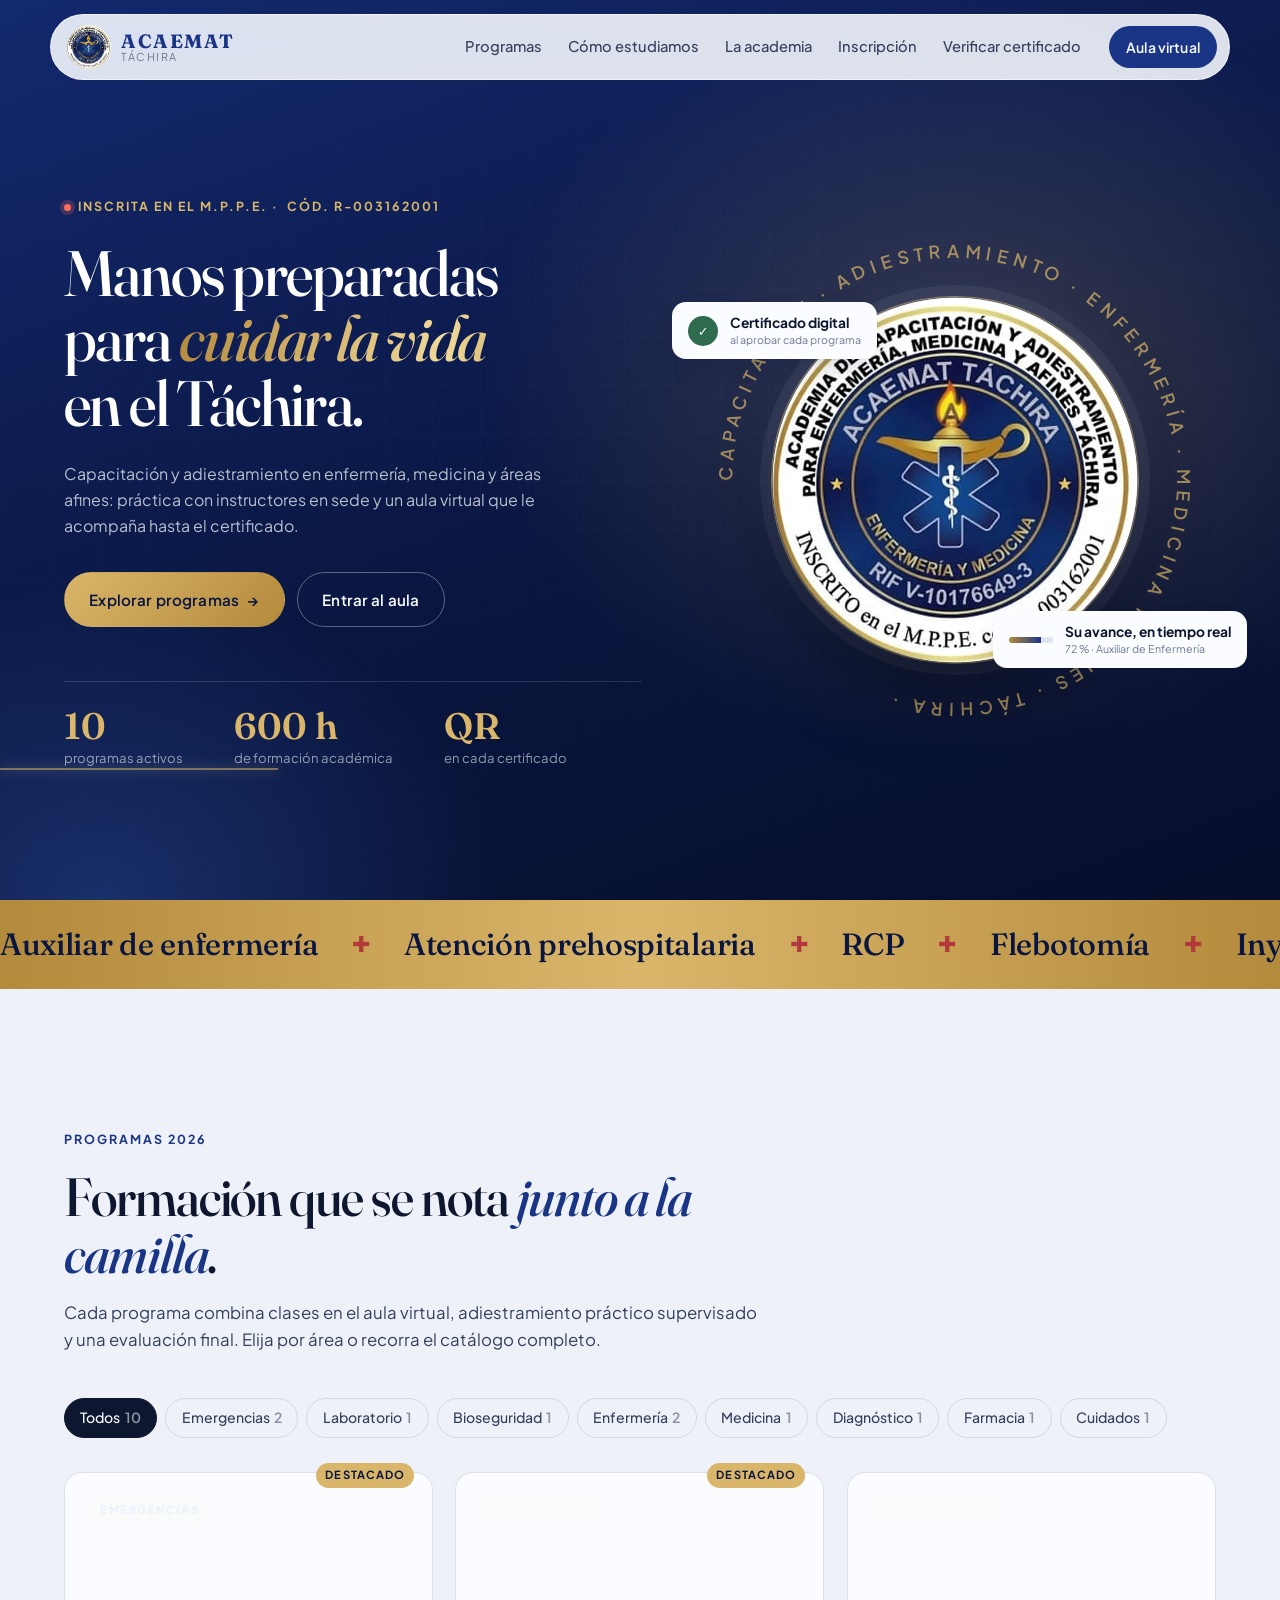
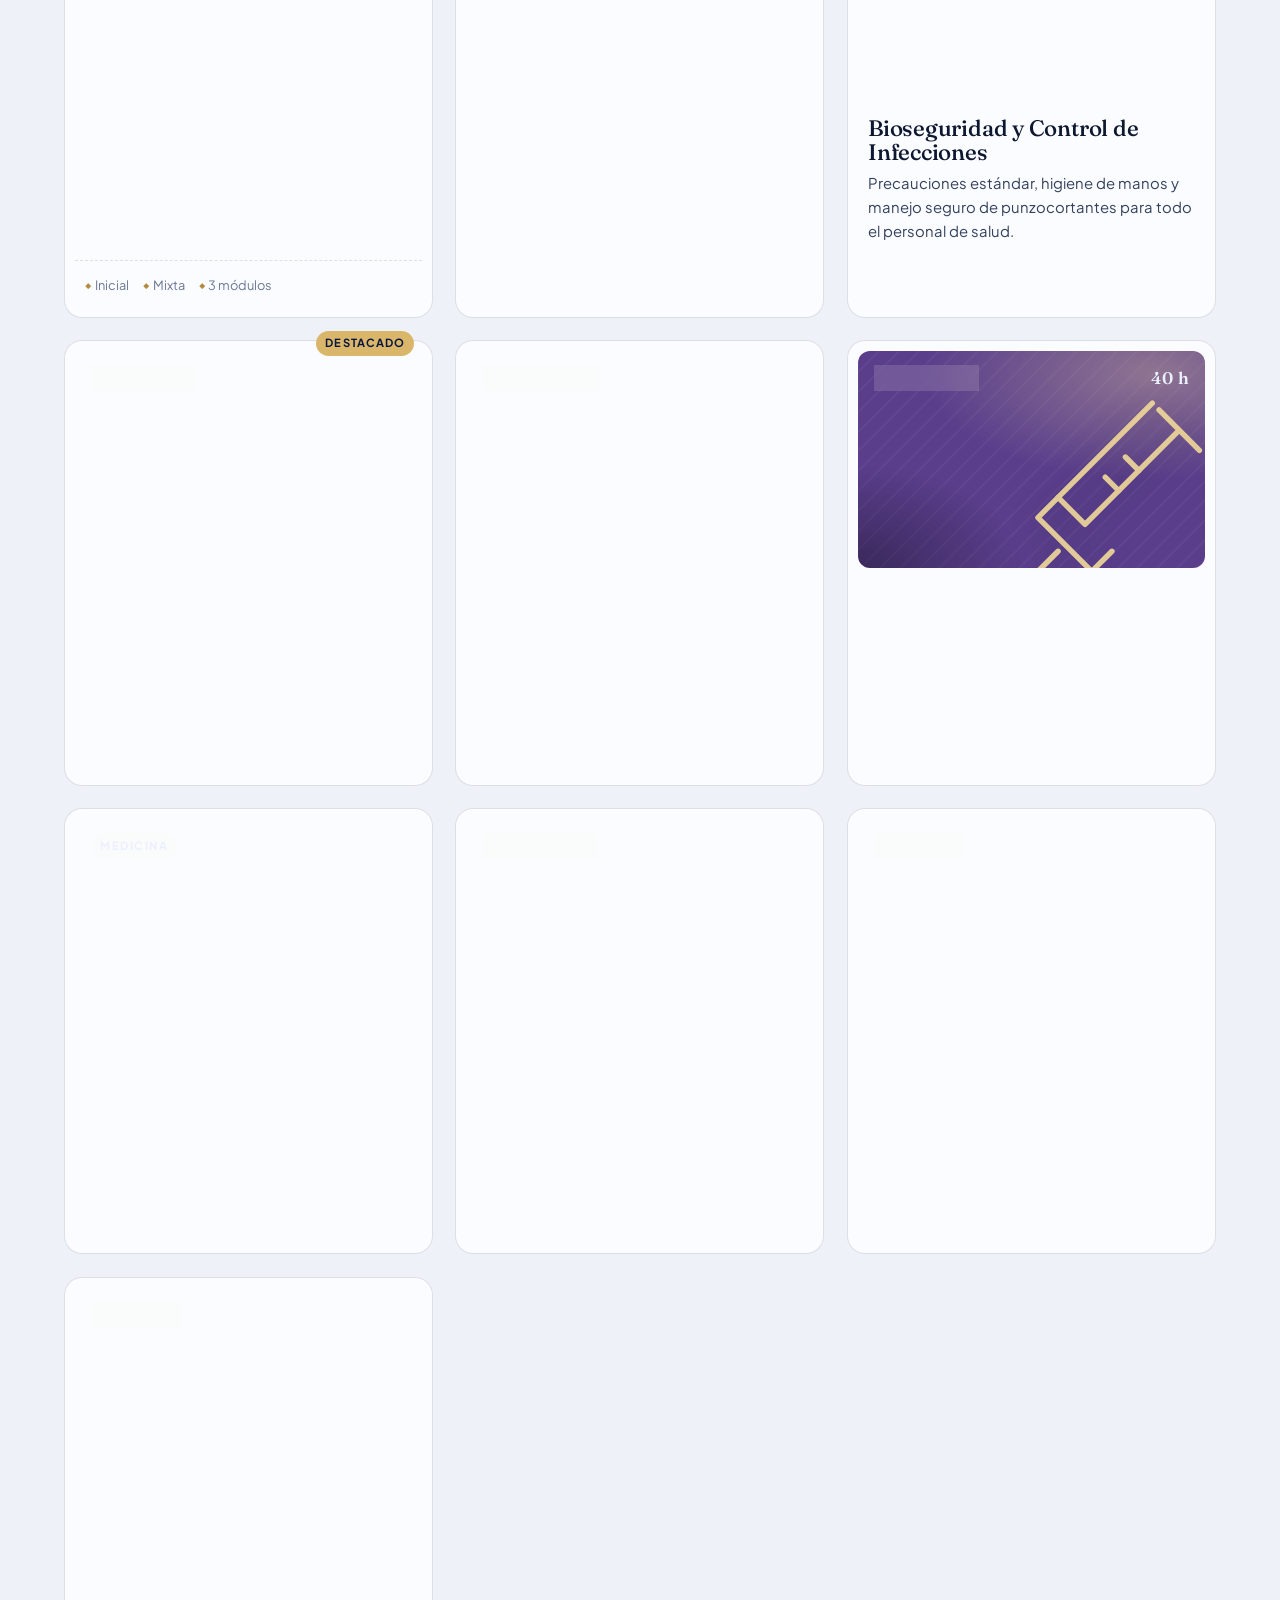
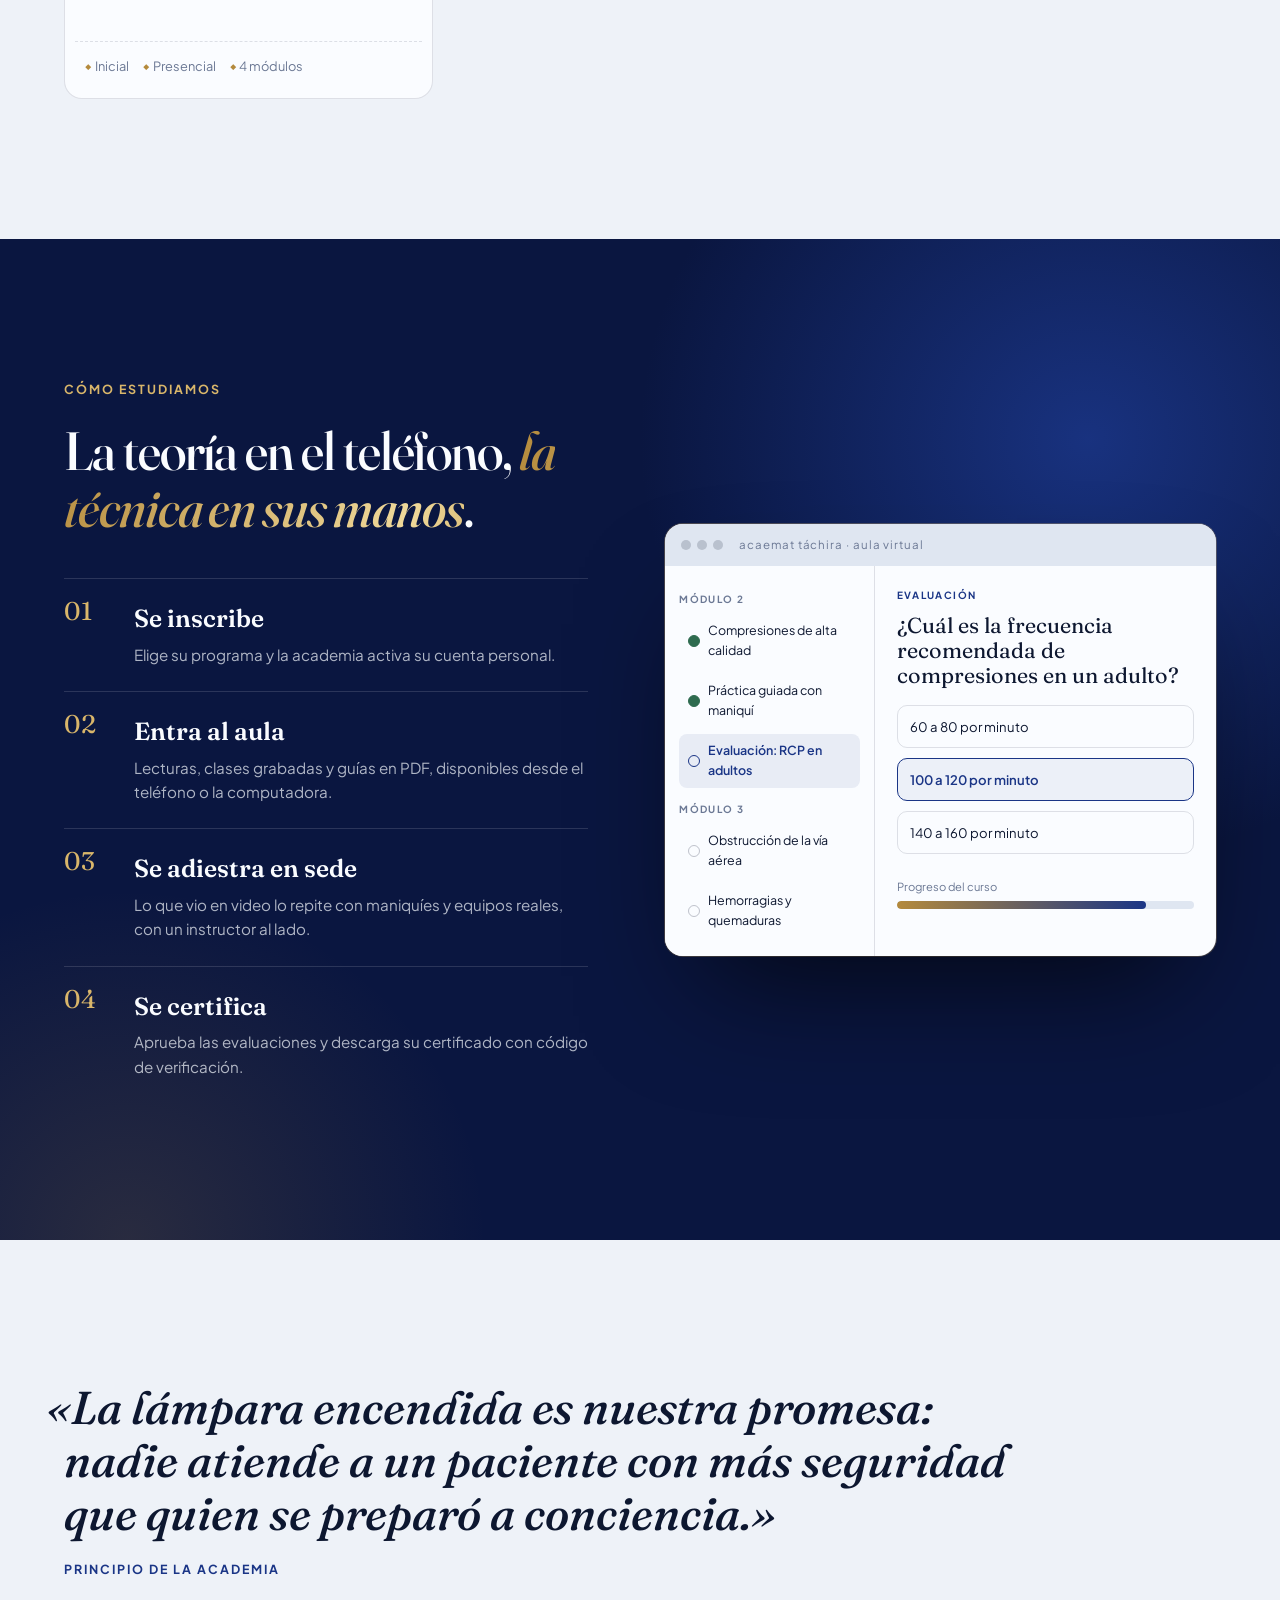
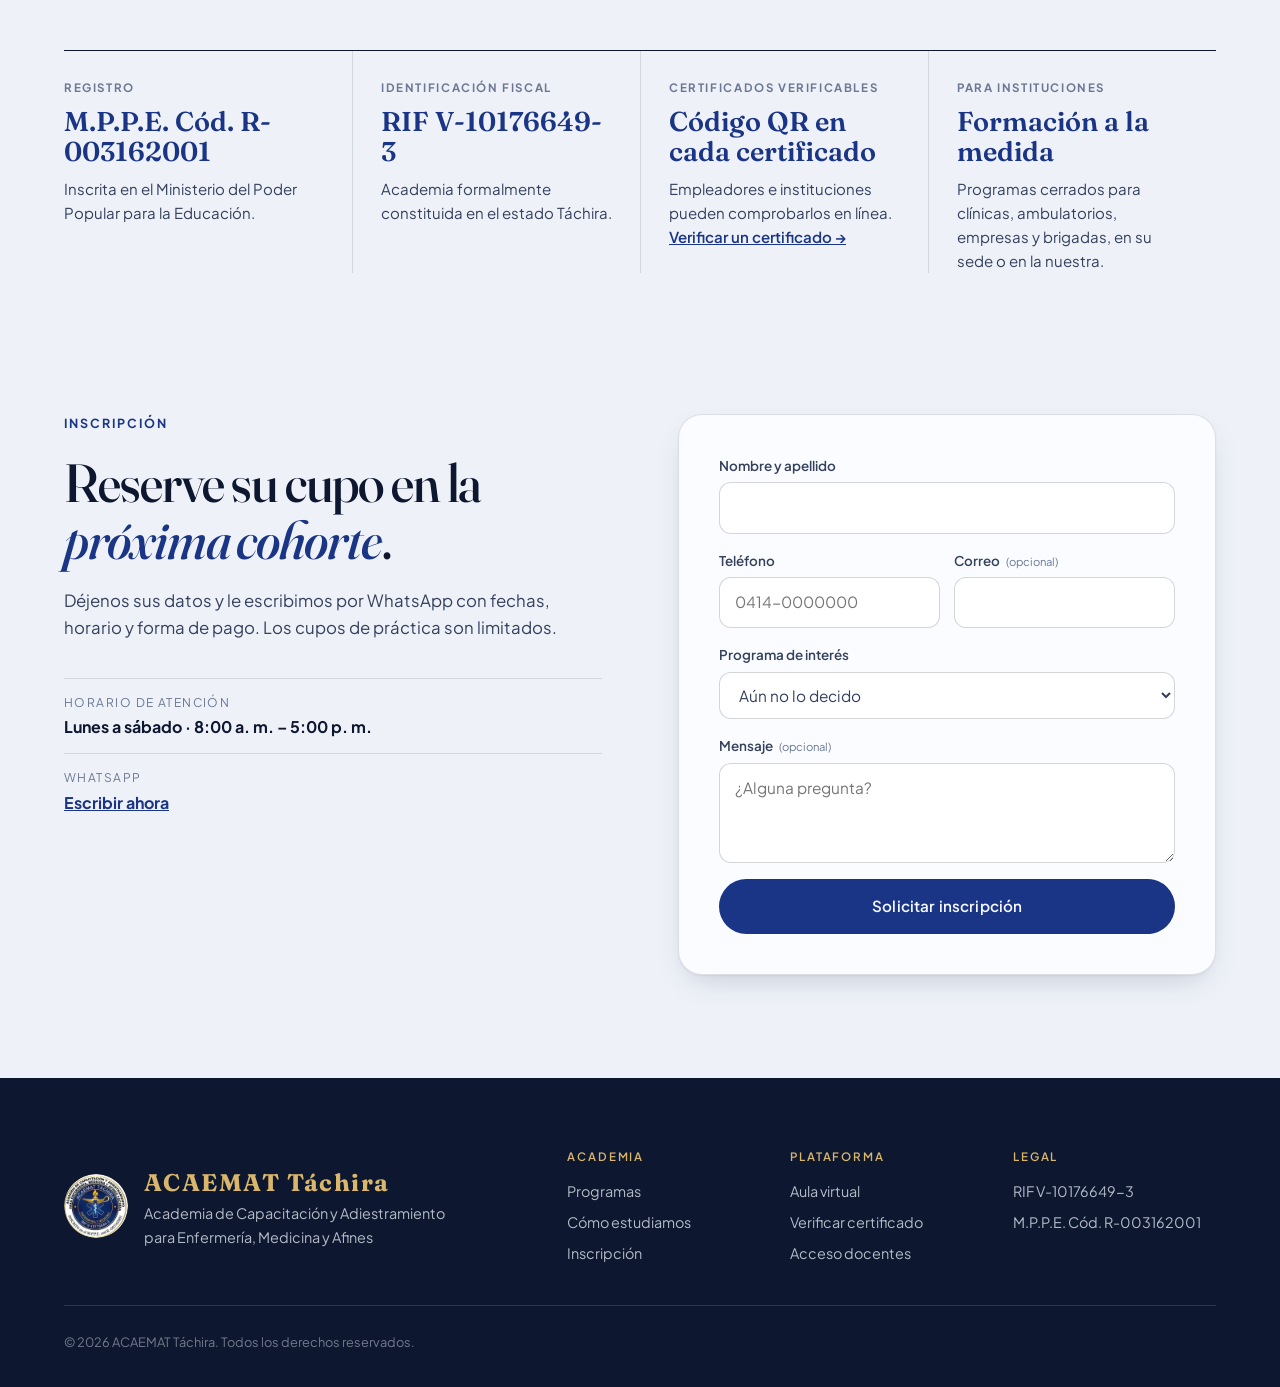
==== index.html @ 6c2709cf "ACAEMAT Táchira: web pública + aula virtual + panel docente + certificados con QR Co-Authored-By: Cl" ====
<!doctype html>
<html lang="es">
<head>
  <meta charset="utf-8" />
  <meta name="viewport" content="width=device-width, initial-scale=1" />
  <title>ACAEMAT Táchira · Academia de Capacitación y Adiestramiento para Enfermería, Medicina y Afines</title>
  <meta name="description" content="ACAEMAT Táchira: academia de capacitación y adiestramiento en enfermería, medicina y afines, inscrita en el MPPE. Auxiliar de enfermería, atención prehospitalaria, RCP, flebotomía y más, con aula virtual y certificado verificable." />
  <meta name="theme-color" content="#1A3586" />
  <link rel="icon" href="assets/img/favicon.png" />
  <link rel="apple-touch-icon" href="assets/img/apple-touch.png" />
  <link rel="preconnect" href="https://fonts.googleapis.com" />
  <link rel="preconnect" href="https://fonts.gstatic.com" crossorigin />
  <link href="https://fonts.googleapis.com/css2?family=Fraunces:ital,opsz,wght@0,9..144,400;0,9..144,500;0,9..144,600;0,9..144,700;1,9..144,400;1,9..144,500;1,9..144,600&family=Plus+Jakarta+Sans:wght@400;500;600;700;800&display=swap" rel="stylesheet" />
  <link rel="stylesheet" href="styles.css?v=20261112a" />
</head>
<body class="site">

  <!-- Splash -->
  <div class="splash" data-splash aria-hidden="true">
    <img src="assets/img/logo-medallon.webp" alt="" width="120" height="120" />
    <span class="splash-line"></span>
  </div>

  <!-- Navegación -->
  <header class="nav" data-nav>
    <a class="nav-brand" href="#inicio" aria-label="ACAEMAT Táchira, inicio">
      <img src="assets/img/logo-acaemat-320.webp" alt="" width="44" height="44" />
      <span><strong>ACAEMAT</strong><small>Táchira</small></span>
    </a>
    <nav class="nav-links" aria-label="Principal">
      <a href="#programas">Programas</a>
      <a href="#metodo">Cómo estudiamos</a>
      <a href="#aval">La academia</a>
      <a href="#inscripcion">Inscripción</a>
      <a href="verificar.html">Verificar certificado</a>
    </nav>
    <a class="btn btn-navy btn-sm" href="aula.html">Aula virtual</a>
    <button class="nav-burger" data-burger aria-label="Abrir menú" aria-expanded="false"><span></span><span></span></button>
  </header>

  <main id="inicio">

    <!-- HERO -->
    <section class="hero">
      <div class="hero-paper" aria-hidden="true">
        <svg class="hero-pulse" viewBox="0 0 1200 120" preserveAspectRatio="none"><path d="M0 70 H300 l18 0 10-26 14 52 12-78 14 74 10-22 H640 l14 0 8-18 12 40 10-58 12 54 8-16 H1200" /></svg>
      </div>
      <div class="hero-copy">
        <p class="eyebrow"><span class="dot"></span> Inscrita en el M.P.P.E. · <span style="white-space:nowrap">Cód. R-003162001</span></p>
        <h1 class="hero-title" data-hero-title>
          <span class="ln">Manos preparadas</span>
          <span class="ln">para <em class="gold">cuidar la vida</em></span>
          <span class="ln">en el Táchira.</span>
        </h1>
        <p class="hero-sub">Capacitación y adiestramiento en enfermería, medicina y áreas afines: práctica con instructores en sede y un aula virtual que le acompaña hasta el certificado.</p>
        <div class="hero-actions">
          <a class="btn btn-navy" href="#programas">Explorar programas <span aria-hidden="true">→</span></a>
          <a class="btn btn-line" href="aula.html">Entrar al aula</a>
        </div>
        <dl class="hero-stats">
          <div><dt><span data-count="programs">10</span></dt><dd>programas activos</dd></div>
          <div><dt><span data-count="hours">600</span> h</dt><dd>de formación académica</dd></div>
          <div><dt>QR</dt><dd>en cada certificado</dd></div>
        </dl>
      </div>

      <div class="hero-seal" data-seal>
        <svg class="seal-ring" viewBox="0 0 400 400" aria-hidden="true">
          <defs><path id="ring" d="M200,200 m-170,0 a170,170 0 1,1 340,0 a170,170 0 1,1 -340,0" /></defs>
          <text><textPath href="#ring">CAPACITACIÓN · ADIESTRAMIENTO · ENFERMERÍA · MEDICINA Y AFINES · TÁCHIRA · </textPath></text>
        </svg>
        <div class="seal-glow" aria-hidden="true"></div>
        <img class="seal-img" src="assets/img/logo-medallon.webp" alt="Escudo de ACAEMAT Táchira" width="640" height="640" fetchpriority="high" />
        <div class="seal-card seal-card--a">
          <span class="mini-ico">✓</span>
          <div><strong>Certificado digital</strong><small>al aprobar cada programa</small></div>
        </div>
        <div class="seal-card seal-card--b">
          <span class="mini-bar"><i style="width:72%"></i></span>
          <div><strong>Su avance, en tiempo real</strong><small>72 % · Auxiliar de Enfermería</small></div>
        </div>
      </div>
    </section>

    <!-- Marquesina -->
    <div class="marquee" aria-hidden="true">
      <div class="marquee-track" data-marquee>
        <span>Auxiliar de enfermería</span><i>✚</i><span>Atención prehospitalaria</span><i>✚</i><span>RCP</span><i>✚</i><span>Flebotomía</span><i>✚</i><span>Inyectología</span><i>✚</i><span>Electrocardiografía</span><i>✚</i><span>Farmacia</span><i>✚</i><span>Adulto mayor</span><i>✚</i>
      </div>
    </div>

    <!-- PROGRAMAS -->
    <section class="programs" id="programas">
      <div class="sec-head">
        <p class="eyebrow">Programas 2026</p>
        <h2 class="sec-title">Formación que se nota <em>junto a la camilla</em>.</h2>
        <p class="sec-lead">Cada programa combina clases en el aula virtual, adiestramiento práctico supervisado y una evaluación final. Elija por área o recorra el catálogo completo.</p>
      </div>
      <div class="filters" role="tablist" aria-label="Filtrar por área" data-filters></div>
      <div class="course-grid" data-course-grid>
        <!-- Contenido mínimo sin JavaScript -->
        <article class="course-card"><div class="course-body"><h3>Auxiliar de Enfermería</h3><p>Bases del cuidado al paciente y práctica clínica supervisada.</p></div></article>
        <article class="course-card"><div class="course-body"><h3>Primeros Auxilios y RCP Básico</h3><p>Actúe con criterio en los primeros minutos de una emergencia.</p></div></article>
        <article class="course-card"><div class="course-body"><h3>Flebotomía y Toma de Muestras</h3><p>Técnica de venopunción segura y orden correcto de tubos.</p></div></article>
        <article class="course-card"><div class="course-body"><h3>Bioseguridad y Control de Infecciones</h3><p>Precauciones estándar e higiene de manos.</p></div></article>
      </div>
    </section>

    <!-- MÉTODO -->
    <section class="method" id="metodo">
      <div class="method-inner">
        <div class="method-copy">
          <p class="eyebrow eyebrow--light">Cómo estudiamos</p>
          <h2 class="sec-title light">La teoría en el teléfono, <em class="gold">la técnica en sus manos</em>.</h2>
          <ol class="steps" data-steps>
            <li><span class="n">01</span><div><h3>Se inscribe</h3><p>Elige su programa y la academia activa su cuenta personal.</p></div></li>
            <li><span class="n">02</span><div><h3>Entra al aula</h3><p>Lecturas, clases grabadas y guías en PDF, disponibles desde el teléfono o la computadora.</p></div></li>
            <li><span class="n">03</span><div><h3>Se adiestra en sede</h3><p>Lo que vio en video lo repite con maniquíes y equipos reales, con un instructor al lado.</p></div></li>
            <li><span class="n">04</span><div><h3>Se certifica</h3><p>Aprueba las evaluaciones y descarga su certificado con código de verificación.</p></div></li>
          </ol>
        </div>

        <!-- Maqueta del aula -->
        <div class="device" aria-hidden="true">
          <div class="device-bar"><i></i><i></i><i></i><span>acaemat táchira · aula virtual</span></div>
          <div class="device-body">
            <aside>
              <p class="d-k">Módulo 2</p>
              <p class="d-l done">Compresiones de alta calidad</p>
              <p class="d-l done">Práctica guiada con maniquí</p>
              <p class="d-l now">Evaluación: RCP en adultos</p>
              <p class="d-k">Módulo 3</p>
              <p class="d-l">Obstrucción de la vía aérea</p>
              <p class="d-l">Hemorragias y quemaduras</p>
            </aside>
            <div class="d-main">
              <p class="d-tag">Evaluación</p>
              <p class="d-q">¿Cuál es la frecuencia recomendada de compresiones en un adulto?</p>
              <p class="d-o">60 a 80 por minuto</p>
              <p class="d-o sel">100 a 120 por minuto</p>
              <p class="d-o">140 a 160 por minuto</p>
              <div class="d-prog"><span>Progreso del curso</span><b><i data-demo-bar></i></b></div>
            </div>
          </div>
        </div>
      </div>
    </section>

    <!-- AVAL -->
    <section class="aval" id="aval">
      <figure class="aval-quote">
        <blockquote>«La lámpara encendida es nuestra promesa: nadie atiende a un paciente con más seguridad que quien se preparó a conciencia.»</blockquote>
        <figcaption>Principio de la academia</figcaption>
      </figure>
      <div class="aval-grid">
        <div class="aval-item"><span class="aval-k">Registro</span><strong>M.P.P.E. Cód. R-003162001</strong><p>Inscrita en el Ministerio del Poder Popular para la Educación.</p></div>
        <div class="aval-item"><span class="aval-k">Identificación fiscal</span><strong>RIF V-10176649-3</strong><p>Academia formalmente constituida en el estado Táchira.</p></div>
        <div class="aval-item"><span class="aval-k">Certificados verificables</span><strong>Código QR en cada certificado</strong><p>Empleadores e instituciones pueden comprobarlos en línea. <a href="verificar.html" style="color:var(--navy);font-weight:600">Verificar un certificado →</a></p></div>
        <div class="aval-item"><span class="aval-k">Para instituciones</span><strong>Formación a la medida</strong><p>Programas cerrados para clínicas, ambulatorios, empresas y brigadas, en su sede o en la nuestra.</p></div>
      </div>
    </section>

    <!-- INSCRIPCIÓN -->
    <section class="enroll" id="inscripcion">
      <div class="enroll-copy">
        <p class="eyebrow">Inscripción</p>
        <h2 class="sec-title">Reserve su cupo en la <em>próxima cohorte</em>.</h2>
        <p class="sec-lead">Déjenos sus datos y le escribimos por WhatsApp con fechas, horario y forma de pago. Los cupos de práctica son limitados.</p>
        <ul class="enroll-facts">
          <li><span>Horario de atención</span><strong data-hours>Lunes a sábado · 8:00 a. m. – 5:00 p. m.</strong></li>
          <li><span>WhatsApp</span><strong><a data-wa href="#">Escribir ahora</a></strong></li>
        </ul>
      </div>
      <form class="enroll-form" data-enroll novalidate>
        <label>Nombre y apellido<input name="name" required autocomplete="name" /></label>
        <div class="row2">
          <label>Teléfono<input name="phone" required inputmode="tel" autocomplete="tel" placeholder="0414-0000000" /></label>
          <label>Correo <small>(opcional)</small><input name="email" type="email" autocomplete="email" /></label>
        </div>
        <label>Programa de interés<select name="courseId" data-course-select></select></label>
        <label>Mensaje <small>(opcional)</small><textarea name="message" rows="3" placeholder="¿Alguna pregunta?"></textarea></label>
        <button class="btn btn-navy btn-block" type="submit">Solicitar inscripción</button>
        <div class="form-ok" data-ok hidden>
          <svg viewBox="0 0 52 52" aria-hidden="true"><circle cx="26" cy="26" r="24" /><path d="M15 27l7 7 15-16" /></svg>
          <p><strong>¡Solicitud recibida!</strong> Abrimos WhatsApp para confirmar su cupo.</p>
        </div>
      </form>
    </section>
  </main>

  <footer class="foot">
    <div class="foot-brand">
      <img src="assets/img/logo-acaemat-320.webp" alt="" width="64" height="64" loading="lazy" />
      <p><strong>ACAEMAT Táchira</strong><br />Academia de Capacitación y Adiestramiento<br />para Enfermería, Medicina y Afines</p>
    </div>
    <div class="foot-cols">
      <div><h4>Academia</h4><a href="#programas">Programas</a><a href="#metodo">Cómo estudiamos</a><a href="#inscripcion">Inscripción</a></div>
      <div><h4>Plataforma</h4><a href="aula.html">Aula virtual</a><a href="verificar.html">Verificar certificado</a><a href="admin.html">Acceso docentes</a></div>
      <div><h4>Legal</h4><span>RIF V-10176649-3</span><span>M.P.P.E. Cód. R-003162001</span></div>
    </div>
    <p class="foot-note">© <span data-year>2026</span> ACAEMAT Táchira. Todos los derechos reservados.</p>
  </footer>

  <!-- Detalle de programa -->
  <dialog class="course-dialog" data-dialog>
    <div class="dlg-inner" data-dialog-body></div>
  </dialog>

  <script defer src="lib/gsap.min.js?v=20261112a"></script>
  <script defer src="js/config.js?v=20261112a"></script>
  <script defer src="js/seed.js?v=20261112a"></script>
  <script defer src="js/store.js?v=20261112a"></script>
  <script defer src="js/main.js?v=20261112a"></script>
</body>
</html>
---- styles.css ----
/* =========================================================================
   ACAEMAT — Estilos base + sitio público
   Paleta tomada del escudo ACAEMAT: azul real, oro de la lámpara y blanco clínico.
   ========================================================================= */

/* ---------- 1. Tokens ---------- */
:root {
  --bg: #EEF2F8;
  --bg-2: #DFE6F1;
  --paper: #FAFCFF;
  --ink: #0D1730;
  --ink-2: #34405C;
  --mute: #6B7894;
  --navy: #1A3586;
  --navy-2: #12276A;
  --navy-3: #0A1640;
  --gold: #B48A3C;
  --gold-2: #D9B66A;
  --gold-3: #F0D99A;
  --line: rgba(13,23,48, .12);
  --line-l: rgba(238,242,248, .14);
  --ok: #2E6B4F;
  --err: #A3262E;

  --f-display: "Fraunces", "Times New Roman", serif;
  --f-body: "Plus Jakarta Sans", system-ui, -apple-system, "Segoe UI", sans-serif;

  --ease-out: cubic-bezier(.16, 1, .3, 1);
  --ease-in-out: cubic-bezier(.65, 0, .35, 1);
  --r: 18px;
  --shadow: 0 1px 2px rgba(13,23,48,.06), 0 12px 32px -12px rgba(10,22,64,.22);
  --pad: clamp(20px, 5vw, 72px);
}

/* ---------- 2. Reset ---------- */
*, *::before, *::after { box-sizing: border-box; }
html { scroll-behavior: smooth; -webkit-text-size-adjust: 100%; }
body { margin: 0; background: var(--bg); color: var(--ink); font: 400 16px/1.6 var(--f-body); -webkit-font-smoothing: antialiased; }
img, svg, video { display: block; max-width: 100%; height: auto; }
a { color: inherit; }
button, input, select, textarea { font: inherit; color: inherit; }
h1, h2, h3, h4 { margin: 0; font-weight: 600; }
p { margin: 0; }
:focus-visible { outline: 2px solid var(--gold); outline-offset: 3px; border-radius: 4px; }
[hidden] { display: none !important; }

/* ---------- 3. Botones y piezas comunes ---------- */
.btn {
  --bgc: var(--ink); --fg: var(--paper);
  display: inline-flex; align-items: center; justify-content: center; gap: .55em;
  padding: .95em 1.6em; border-radius: 999px; border: 1px solid transparent;
  background: var(--bgc); color: var(--fg); text-decoration: none; font-weight: 600; font-size: .95rem; letter-spacing: .01em;
  cursor: pointer; transition: transform .35s var(--ease-out), box-shadow .35s var(--ease-out), background .25s, color .25s;
  position: relative; overflow: hidden; white-space: nowrap;
}
.btn::after { /* brillo dorado al pasar */
  content: ""; position: absolute; inset: 0; background: linear-gradient(110deg, transparent 30%, rgba(240,217,154,.45) 50%, transparent 70%);
  transform: translateX(-120%); transition: transform .8s var(--ease-out);
}
.btn:hover::after { transform: translateX(120%); }
.btn:hover { transform: translateY(-2px); box-shadow: 0 14px 30px -14px rgba(26,53,134,.6); }
.btn:active { transform: translateY(0); }
.btn-navy { --bgc: var(--navy); --fg: #F5F8FF; }
.btn-navy:hover { --bgc: var(--navy-2); }
.btn-gold { --bgc: linear-gradient(135deg, var(--gold-2), var(--gold)); --fg: var(--navy-3); background: linear-gradient(135deg, var(--gold-2), var(--gold)); }
.btn-line { --bgc: transparent; --fg: var(--ink); border-color: rgba(13,23,48,.28); }
.btn-line:hover { border-color: var(--navy); color: var(--navy); }
.btn-ghost { --bgc: transparent; --fg: var(--ink-2); padding: .6em 1em; }
.btn-ghost:hover { box-shadow: none; background: rgba(13,23,48,.06); }
.btn-sm { padding: .65em 1.15em; font-size: .88rem; }
.btn-block { width: 100%; }
.btn[disabled] { opacity: .5; pointer-events: none; }

.eyebrow { display: inline-flex; align-items: center; gap: .6em; font-size: .78rem; font-weight: 700; letter-spacing: .16em; text-transform: uppercase; color: var(--navy); }
.eyebrow--light { color: var(--gold-2); }
.eyebrow .dot { width: 7px; height: 7px; border-radius: 50%; background: var(--gold); box-shadow: 0 0 0 4px rgba(180,138,60,.2); }

em { font-style: italic; }
.gold {
  background: linear-gradient(100deg, var(--gold) 0%, var(--gold-3) 40%, var(--gold) 60%, #8C6A2A 100%);
  background-size: 220% 100%; -webkit-background-clip: text; background-clip: text; color: transparent;
  animation: goldSheen 7s var(--ease-in-out) infinite;
}
@keyframes goldSheen { 0%,100% { background-position: 100% 0; } 50% { background-position: 0 0; } }

/* Portadas tipográficas de cursos */
.cover {
  --c: var(--navy);
  position: relative; aspect-ratio: 16 / 10; border-radius: calc(var(--r) - 6px); overflow: hidden;
  background-color: var(--c); background-size: cover; background-position: center;
  background-image:
    radial-gradient(120% 90% at 85% 10%, rgba(240,217,154,.35), transparent 55%),
    radial-gradient(80% 80% at 0% 100%, rgba(0,0,0,.35), transparent 60%),
    repeating-linear-gradient(135deg, rgba(255,255,255,.035) 0 2px, transparent 2px 14px);
  color: #EAF0FF; isolation: isolate;
}
.cover-art { position: absolute; right: -6%; bottom: -14%; width: 62%; opacity: .9; color: var(--gold-3); transition: transform .9s var(--ease-out); }
.cover-art .ico { width: 100%; height: auto; stroke-width: 1.6; filter: drop-shadow(0 6px 18px rgba(0,0,0,.25)); }
.cover-cat, .cover-hours { position: absolute; top: 14px; font-size: .7rem; font-weight: 700; letter-spacing: .14em; text-transform: uppercase; }
.cover-cat { left: 16px; padding: .35em .8em; border-radius: 99px; background: rgba(255,244,222,.14); backdrop-filter: blur(6px); -webkit-backdrop-filter: blur(6px); }
.cover-hours { right: 16px; font-family: var(--f-display); font-size: 1.05rem; letter-spacing: .02em; text-transform: none; font-weight: 600; }
.cover.has-img .cover-art { display: none; }
.cover.has-img::before { content: ""; position: absolute; inset: 0; background: linear-gradient(180deg, rgba(0,0,0,.35), transparent 45%); z-index: -1; }

.ico { width: 22px; height: 22px; }

/* Toasts */
.toasts { position: fixed; left: 50%; bottom: 24px; transform: translateX(-50%); display: grid; gap: 8px; z-index: 300; pointer-events: none; }
.toast { background: var(--ink); color: var(--paper); padding: .8em 1.3em; border-radius: 12px; font-size: .92rem; box-shadow: var(--shadow); animation: toastIn .45s var(--ease-out); }
.toast.ok { background: var(--ok); } .toast.err { background: var(--err); }
.toast.out { opacity: 0; transform: translateY(8px); transition: .4s var(--ease-out); }
@keyframes toastIn { from { opacity: 0; transform: translateY(12px); } }

/* ---------- 4. Splash ---------- */
.splash {
  position: fixed; inset: 0; z-index: 500; display: grid; place-content: center; justify-items: center; gap: 22px;
  background: var(--navy-3); transition: opacity .7s var(--ease-out), visibility .7s;
  animation: splashSafety .01s 4.5s forwards;
}
.splash img { width: 120px; height: 120px; animation: splashPop 1.2s var(--ease-out) both; }
.splash-line { width: 140px; height: 1px; background: linear-gradient(90deg, transparent, var(--gold-2), transparent); transform-origin: center; animation: splashLine 1.1s .2s var(--ease-out) both; }
.splash.is-out { opacity: 0; visibility: hidden; pointer-events: none; }
@keyframes splashPop { from { opacity: 0; transform: scale(.85) rotate(-8deg); } }
@keyframes splashLine { from { transform: scaleX(0); } }
@keyframes splashSafety { to { opacity: 0; visibility: hidden; pointer-events: none; } }

/* ---------- 5. Navegación ---------- */
.nav {
  position: fixed; top: 14px; left: 50%; transform: translateX(-50%); z-index: 100;
  width: min(1180px, calc(100% - 28px)); display: flex; align-items: center; gap: 28px;
  padding: 10px 12px 10px 16px; border-radius: 999px;
  background: rgba(250,252,255,.62); border: 1px solid rgba(255,255,255,.6);
  backdrop-filter: blur(14px) saturate(1.3); -webkit-backdrop-filter: blur(14px) saturate(1.3);
  transition: background .35s, box-shadow .35s;
}
@supports not (backdrop-filter: blur(1px)) { .nav { background: rgba(250,252,255,.96); } }
.nav.is-scrolled { background: rgba(250,252,255,.9); box-shadow: 0 10px 30px -18px rgba(10,22,64,.35); }
.nav-brand { display: flex; align-items: center; gap: 10px; text-decoration: none; margin-right: auto; }
.nav-brand img { border-radius: 50%; }
.nav-brand span { display: grid; line-height: 1.05; }
.nav-brand strong { font-family: var(--f-display); font-size: 1.35rem; letter-spacing: .06em; color: var(--navy); }
.nav-brand small { font-size: .68rem; letter-spacing: .14em; text-transform: uppercase; color: var(--mute); }
.nav-links { display: flex; gap: 26px; }
.nav-links a { text-decoration: none; font-size: .92rem; font-weight: 500; color: var(--ink-2); position: relative; white-space: nowrap; }
.nav-links a::after { content: ""; position: absolute; left: 0; right: 0; bottom: -4px; height: 1px; background: var(--navy); transform: scaleX(0); transform-origin: right; transition: transform .45s var(--ease-out); }
.nav-links a:hover::after { transform: scaleX(1); transform-origin: left; }
.nav-burger { display: none; width: 42px; height: 42px; border-radius: 50%; border: 0; background: var(--ink); cursor: pointer; place-content: center; gap: 5px; }
.nav-burger span { display: block; width: 16px; height: 1.5px; background: var(--paper); transition: transform .3s var(--ease-out); }
.nav.is-open .nav-burger span:first-child { transform: translateY(3.25px) rotate(45deg); }
.nav.is-open .nav-burger span:last-child { transform: translateY(-3.25px) rotate(-45deg); }

/* ---------- 6. Hero ---------- */
.hero {
  position: relative; min-height: 100svh; display: grid; grid-template-columns: 1.05fr .95fr; align-items: center; gap: 4vw;
  padding: 130px var(--pad) 70px; max-width: 1400px; margin: 0 auto;
}
.hero-paper { position: absolute; inset: 0; z-index: -1; pointer-events: none;
  background:
    radial-gradient(60% 50% at 78% 40%, rgba(217,182,106,.28), transparent 70%),
    radial-gradient(40% 40% at 10% 90%, rgba(26,53,134,.08), transparent 70%);
}
.hero-title { font-family: var(--f-display); font-weight: 600; font-size: clamp(2.6rem, 5.6vw, 5.4rem); line-height: .98; letter-spacing: -.015em; margin: 22px 0 26px; color: var(--ink); }
.hero-title .ln { display: block; }
.hero-title em { font-weight: 500; }
.hero-sub { max-width: 44ch; font-size: clamp(1rem, 1.25vw, 1.15rem); color: var(--ink-2); }
.hero-actions { display: flex; flex-wrap: wrap; gap: 12px; margin-top: 34px; }
.hero-stats { display: flex; gap: clamp(20px, 4vw, 54px); margin: 54px 0 0; padding-top: 26px; border-top: 1px solid var(--line); }
.hero-stats div { display: grid; gap: 2px; }
.hero-stats dt { font-family: var(--f-display); font-size: 2.3rem; font-weight: 600; color: var(--navy); line-height: 1; }
.hero-stats dd { margin: 0; font-size: .82rem; color: var(--mute); }

.hero-seal { position: relative; aspect-ratio: 1; width: min(560px, 100%); justify-self: center; display: grid; place-items: center; }
.seal-ring { position: absolute; inset: 0; width: 100%; height: 100%; animation: spin 60s linear infinite; }
.seal-ring text { font: 600 13.5px var(--f-body); letter-spacing: .32em; fill: var(--navy); opacity: .55; }
.seal-glow { position: absolute; inset: 14%; border-radius: 50%; background: radial-gradient(circle, rgba(240,217,154,.75), rgba(217,182,106,.15) 60%, transparent 72%); filter: blur(18px); }
.seal-img { position: relative; width: 70%; height: auto; aspect-ratio: 1; border-radius: 50%; box-shadow: 0 40px 80px -30px rgba(10,22,64,.55), 0 0 0 1px rgba(180,138,60,.4), 0 0 0 10px rgba(250,252,255,.6); transition: transform .9s var(--ease-out); will-change: transform; }
.seal-card { position: absolute; display: flex; align-items: center; gap: 12px; padding: 12px 16px; border-radius: 14px; background: var(--paper); box-shadow: var(--shadow); font-size: .8rem; line-height: 1.25; animation: float 6s var(--ease-in-out) infinite; }
.seal-card strong { display: block; font-size: .86rem; }
.seal-card small { color: var(--mute); }
.seal-card--a { left: -4%; top: 16%; }
.seal-card--b { right: -6%; bottom: 14%; animation-delay: -3s; }
.mini-ico { width: 30px; height: 30px; border-radius: 50%; display: grid; place-items: center; background: var(--ok); color: #fff; font-weight: 700; }
.mini-bar { width: 44px; height: 6px; border-radius: 9px; background: var(--bg-2); overflow: hidden; }
.mini-bar i { display: block; height: 100%; background: linear-gradient(90deg, var(--gold), var(--navy)); }
@keyframes spin { to { transform: rotate(360deg); } }
@keyframes float { 50% { transform: translateY(-10px); } }

/* ---------- 7. Marquesina ---------- */
.marquee { background: var(--navy); color: var(--gold-3); overflow: hidden; padding: 20px 0; border-block: 1px solid rgba(217,182,106,.35); }
.marquee-track { display: flex; width: max-content; gap: 34px; align-items: center; animation: marquee 42s linear infinite; font-family: var(--f-display); font-size: clamp(1.4rem, 2.4vw, 2rem); font-style: italic; white-space: nowrap; }
.marquee-track i { font-style: normal; font-size: .8em; color: var(--gold); }
.marquee:hover .marquee-track { animation-play-state: paused; }
@keyframes marquee { to { transform: translateX(-50%); } }

/* ---------- 8. Programas ---------- */
.programs { max-width: 1320px; margin: 0 auto; padding: clamp(80px, 11vw, 150px) var(--pad); }
.sec-head { display: grid; gap: 18px; max-width: 760px; margin-bottom: 44px; }
.sec-title { font-family: var(--f-display); font-size: clamp(2.3rem, 4.8vw, 4rem); line-height: 1.02; letter-spacing: -.01em; }
.sec-title em { color: var(--navy); font-weight: 500; }
.sec-title.light { color: var(--paper); }
.sec-lead { color: var(--ink-2); font-size: 1.05rem; max-width: 58ch; }

.filters { display: flex; flex-wrap: wrap; gap: 8px; margin-bottom: 34px; }
.chip { padding: .55em 1.1em; border-radius: 99px; border: 1px solid var(--line); background: transparent; cursor: pointer; font-size: .88rem; font-weight: 500; color: var(--ink-2); transition: .25s var(--ease-out); }
.chip:hover { border-color: var(--navy); color: var(--navy); }
.chip[aria-selected="true"] { background: var(--ink); border-color: var(--ink); color: var(--paper); }
.chip b { font-weight: 600; opacity: .55; margin-left: .3em; }

.course-grid { display: grid; grid-template-columns: repeat(auto-fill, minmax(300px, 1fr)); gap: 22px; }
.course-card {
  position: relative; display: flex; flex-direction: column; gap: 16px; padding: 10px 10px 22px; border-radius: var(--r);
  background: var(--paper); border: 1px solid var(--line); cursor: pointer;
  transition: transform .6s var(--ease-out), box-shadow .6s var(--ease-out), border-color .3s;
  transform-style: preserve-3d; will-change: transform;
}
.course-card::before { /* halo que sigue al puntero */
  content: ""; position: absolute; inset: 0; border-radius: inherit; pointer-events: none; opacity: 0; transition: opacity .4s;
  background: radial-gradient(380px circle at var(--mx, 50%) var(--my, 50%), rgba(217,182,106,.22), transparent 45%);
}
.course-card:hover { box-shadow: 0 30px 60px -30px rgba(10,22,64,.45); border-color: rgba(180,138,60,.45); }
.course-card:hover::before { opacity: 1; }
.course-card:hover .cover-art { transform: translate(-4%, -4%) rotate(-6deg) scale(1.05); }
.course-card.is-hidden { display: none; }
.course-body { padding: 0 10px; display: grid; gap: 8px; flex: 1; }
.course-body h3 { font-family: var(--f-display); font-size: 1.6rem; line-height: 1.08; }
.course-body p { font-size: .93rem; color: var(--ink-2); }
.course-meta { display: flex; flex-wrap: wrap; gap: 6px 14px; padding: 14px 10px 0; margin-top: auto; border-top: 1px dashed var(--line); font-size: .8rem; color: var(--mute); }
.course-meta span::before { content: "◆"; font-size: .6em; color: var(--gold); margin-right: .5em; vertical-align: .15em; }
.badge-feat { position: absolute; top: -10px; right: 18px; z-index: 2; padding: .3em .8em; border-radius: 99px; background: var(--gold-2); color: var(--navy-3); font-size: .7rem; font-weight: 700; letter-spacing: .1em; text-transform: uppercase; }

/* ---------- 9. Método ---------- */
.method { background: var(--navy-3); color: var(--paper); position: relative; overflow: hidden; }
.method::before { content: ""; position: absolute; inset: 0; background: radial-gradient(50% 60% at 85% 20%, rgba(26,53,134,.9), transparent 70%), radial-gradient(40% 50% at 10% 100%, rgba(180,138,60,.18), transparent 70%); }
.method-inner { position: relative; max-width: 1320px; margin: 0 auto; padding: clamp(80px, 11vw, 150px) var(--pad); display: grid; grid-template-columns: 1fr 1.05fr; gap: clamp(40px, 6vw, 90px); align-items: center; }
.method-copy { display: grid; gap: 22px; }
.steps { list-style: none; padding: 0; margin: 20px 0 0; display: grid; gap: 4px; }
.steps li { display: grid; grid-template-columns: 56px 1fr; gap: 14px; padding: 20px 0; border-top: 1px solid var(--line-l); }
.steps .n { font-family: var(--f-display); font-size: 1.6rem; color: var(--gold-2); line-height: 1; }
.steps h3 { font-family: var(--f-display); font-size: 1.55rem; font-weight: 600; margin-bottom: 4px; }
.steps p { color: rgba(238,242,248,.72); font-size: .95rem; }

.device { border-radius: 18px; background: #FAFCFF; color: var(--ink); box-shadow: 0 60px 120px -40px rgba(0,0,0,.7), 0 0 0 1px rgba(217,182,106,.3); overflow: hidden; transform: perspective(1400px) rotateY(-8deg) rotateX(4deg); transition: transform 1s var(--ease-out); }
.device:hover { transform: perspective(1400px) rotateY(-2deg) rotateX(1deg); }
.device-bar { display: flex; align-items: center; gap: 6px; padding: 12px 16px; background: var(--bg-2); font-size: .72rem; color: var(--mute); }
.device-bar i { width: 10px; height: 10px; border-radius: 50%; background: rgba(13,23,48,.18); }
.device-bar span { margin-left: 10px; letter-spacing: .08em; }
.device-body { display: grid; grid-template-columns: 38% 1fr; min-height: 360px; }
.device-body aside { background: var(--paper); border-right: 1px solid var(--line); padding: 18px 14px; display: grid; align-content: start; gap: 6px; font-size: .78rem; }
.d-k { font-size: .62rem; letter-spacing: .14em; text-transform: uppercase; color: var(--mute); margin-top: 8px; font-weight: 700; }
.d-l { padding: 7px 9px; border-radius: 8px; display: flex; gap: 8px; align-items: center; }
.d-l::before { content: ""; flex: none; width: 12px; height: 12px; border-radius: 50%; border: 1.5px solid rgba(13,23,48,.25); }
.d-l.done::before { background: var(--ok); border-color: var(--ok); }
.d-l.now { background: rgba(26,53,134,.08); color: var(--navy); font-weight: 600; }
.d-l.now::before { border-color: var(--navy); }
.d-main { padding: 22px; display: grid; align-content: start; gap: 10px; }
.d-tag { font-size: .62rem; letter-spacing: .14em; text-transform: uppercase; color: var(--navy); font-weight: 700; }
.d-q { font-family: var(--f-display); font-size: 1.35rem; line-height: 1.15; margin-bottom: 6px; }
.d-o { padding: 10px 12px; border: 1px solid var(--line); border-radius: 10px; font-size: .82rem; }
.d-o.sel { border-color: var(--navy); background: rgba(26,53,134,.06); color: var(--navy); font-weight: 600; }
.d-prog { margin-top: 14px; display: grid; gap: 6px; font-size: .7rem; color: var(--mute); }
.d-prog b { height: 8px; border-radius: 9px; background: var(--bg-2); overflow: hidden; }
.d-prog i { display: block; height: 100%; width: 62%; background: linear-gradient(90deg, var(--gold), var(--navy)); border-radius: inherit; transition: width 1.6s var(--ease-out); }

/* ---------- 10. Aval ---------- */
.aval { max-width: 1320px; margin: 0 auto; padding: clamp(80px, 11vw, 150px) var(--pad); display: grid; gap: 70px; }
.aval-quote { margin: 0; max-width: 980px; }
.aval-quote blockquote { margin: 0; font-family: var(--f-display); font-style: italic; font-weight: 500; font-size: clamp(1.8rem, 3.6vw, 3.1rem); line-height: 1.15; color: var(--ink); text-indent: -.4em; }
.aval-quote figcaption { margin-top: 20px; font-size: .78rem; letter-spacing: .16em; text-transform: uppercase; color: var(--navy); font-weight: 700; }
.aval-grid { display: grid; grid-template-columns: repeat(4, 1fr); gap: 0; border-top: 1px solid var(--ink); }
.aval-item { padding: 28px 28px 0 0; display: grid; gap: 10px; align-content: start; }
.aval-item + .aval-item { padding-left: 28px; border-left: 1px solid var(--line); }
.aval-k { font-size: .72rem; letter-spacing: .14em; text-transform: uppercase; color: var(--mute); font-weight: 700; }
.aval-item strong { font-family: var(--f-display); font-size: 1.7rem; font-weight: 600; color: var(--navy); line-height: 1.1; }
.aval-item p { color: var(--ink-2); font-size: .94rem; }

/* ---------- 11. Inscripción ---------- */
.enroll { max-width: 1320px; margin: 0 auto clamp(60px, 8vw, 110px); padding: 0 var(--pad); display: grid; grid-template-columns: 1fr 1fr; gap: clamp(36px, 6vw, 90px); align-items: start; }
.enroll-copy { display: grid; gap: 20px; position: sticky; top: 120px; }
.enroll-facts { list-style: none; padding: 0; margin: 16px 0 0; display: grid; gap: 14px; }
.enroll-facts li { display: grid; gap: 2px; padding-top: 14px; border-top: 1px solid var(--line); }
.enroll-facts span { font-size: .75rem; letter-spacing: .12em; text-transform: uppercase; color: var(--mute); }
.enroll-facts a { color: var(--navy); }
.enroll-form { position: relative; display: grid; gap: 16px; padding: clamp(24px, 3.4vw, 40px); border-radius: 24px; background: var(--paper); border: 1px solid var(--line); box-shadow: var(--shadow); }
label { display: grid; gap: 6px; font-size: .84rem; font-weight: 600; color: var(--ink-2); }
label small { font-weight: 400; color: var(--mute); }
input, select, textarea {
  width: 100%; padding: .8em .95em; border-radius: 12px; border: 1px solid rgba(13,23,48,.18); background: #fff; font-size: .96rem; font-weight: 400;
  transition: border-color .2s, box-shadow .2s;
}
input:focus, select:focus, textarea:focus { outline: none; border-color: var(--navy); box-shadow: 0 0 0 4px rgba(26,53,134,.1); }
input.invalid, select.invalid { border-color: var(--err); }
.row2 { display: grid; grid-template-columns: 1fr 1fr; gap: 14px; }
.form-ok { position: absolute; inset: 0; border-radius: inherit; background: var(--paper); display: grid; place-content: center; justify-items: center; gap: 18px; padding: 30px; text-align: center; animation: toastIn .5s var(--ease-out); }
.form-ok svg { width: 74px; height: 74px; fill: none; stroke: var(--ok); stroke-width: 2.4; stroke-linecap: round; stroke-linejoin: round; }
.form-ok circle { stroke-dasharray: 152; stroke-dashoffset: 152; animation: draw .9s var(--ease-out) forwards; }
.form-ok path { stroke-dasharray: 40; stroke-dashoffset: 40; animation: draw .5s .7s var(--ease-out) forwards; }
@keyframes draw { to { stroke-dashoffset: 0; } }

/* ---------- 12. Pie ---------- */
.foot { background: var(--ink); color: rgba(238,242,248,.75); padding: 70px var(--pad) 34px; display: grid; grid-template-columns: 1fr 1.4fr; gap: 40px; font-size: .9rem; }
.foot-brand { display: flex; gap: 16px; align-items: center; }
.foot-brand img { border-radius: 50%; }
.foot-brand strong { font-family: var(--f-display); font-size: 1.5rem; color: var(--gold-2); letter-spacing: .06em; }
.foot-cols { display: grid; grid-template-columns: repeat(3, 1fr); gap: 20px; }
.foot-cols div { display: grid; gap: 8px; align-content: start; }
.foot-cols h4 { font-size: .72rem; letter-spacing: .16em; text-transform: uppercase; color: var(--gold-2); margin-bottom: 6px; }
.foot-cols a { text-decoration: none; } .foot-cols a:hover { color: var(--paper); }
.foot-note { grid-column: 1 / -1; padding-top: 26px; border-top: 1px solid var(--line-l); font-size: .8rem; color: rgba(238,242,248,.45); }

/* ---------- 13. Diálogo de programa ---------- */
.course-dialog { width: min(860px, calc(100% - 24px)); max-height: calc(100svh - 40px); padding: 0; border: 0; border-radius: 24px; background: var(--paper); color: var(--ink); box-shadow: 0 50px 120px -30px rgba(0,0,0,.6); }
.course-dialog::backdrop { background: rgba(13,23,48,.55); backdrop-filter: blur(4px); -webkit-backdrop-filter: blur(4px); }
.course-dialog[open] { animation: dlgIn .5s var(--ease-out); }
@keyframes dlgIn { from { opacity: 0; transform: translateY(24px) scale(.98); } }
.dlg-inner { display: grid; }
.dlg-inner .cover { aspect-ratio: 21 / 8; border-radius: 0; }
.dlg-body { padding: clamp(22px, 4vw, 40px); display: grid; gap: 18px; }
.dlg-body h2 { font-family: var(--f-display); font-size: clamp(2rem, 4vw, 2.8rem); line-height: 1.02; }
.dlg-facts { display: flex; flex-wrap: wrap; gap: 8px; }
.dlg-facts span { padding: .4em .9em; border-radius: 99px; background: var(--bg); font-size: .82rem; font-weight: 600; color: var(--ink-2); }
.syllabus { display: grid; gap: 0; border-top: 1px solid var(--line); }
.syllabus details { border-bottom: 1px solid var(--line); }
.syllabus summary { cursor: pointer; list-style: none; display: flex; justify-content: space-between; gap: 10px; padding: 14px 0; font-weight: 600; }
.syllabus summary::-webkit-details-marker { display: none; }
.syllabus summary::after { content: "+"; font-size: 1.3rem; line-height: 1; color: var(--navy); transition: transform .3s; }
.syllabus details[open] summary::after { transform: rotate(45deg); }
.syllabus ul { margin: 0 0 14px; padding-left: 20px; color: var(--ink-2); font-size: .92rem; display: grid; gap: 4px; }
.dlg-actions { display: flex; flex-wrap: wrap; gap: 10px; justify-content: flex-end; padding-top: 6px; }
.dlg-close { position: absolute; top: 14px; right: 14px; width: 42px; height: 42px; border-radius: 50%; border: 0; background: rgba(250,252,255,.9); cursor: pointer; font-size: 1.3rem; z-index: 3; }

/* ---------- 14. Revelado ---------- */
.reveal { opacity: 0; transform: translateY(34px); transition: opacity 1s var(--ease-out), transform 1s var(--ease-out); }
.reveal.is-visible { opacity: 1; transform: none; }
.reveal[data-split] { opacity: 1; transform: none; }
.no-js .reveal { opacity: 1; transform: none; }

/* ---------- 15. Responsivo ---------- */
@media (max-width: 1024px) {
  .hero { grid-template-columns: 1fr; padding-top: 120px; text-align: left; }
  .hero-seal { width: min(440px, 88%); order: -1; margin-top: 10px; }
  .method-inner { grid-template-columns: 1fr; }
  .device { transform: none; }
  .enroll { grid-template-columns: 1fr; }
  .enroll-copy { position: static; }
}
@media (max-width: 1120px) {
  .nav-links { position: fixed; top: 72px; left: 0; right: 0; flex-direction: column; gap: 0; padding: 10px; border-radius: 22px; background: var(--paper); box-shadow: var(--shadow); opacity: 0; visibility: hidden; transform: translateY(-8px); transition: .35s var(--ease-out); }
  .nav-links a { padding: 14px 16px; font-size: 1.05rem; }
  .nav.is-open .nav-links { opacity: 1; visibility: visible; transform: none; }
  .nav-burger { display: grid; }
  .nav > .btn { display: none; }
  .aval-grid { grid-template-columns: 1fr; }
  .aval-item + .aval-item { padding-left: 0; border-left: 0; border-top: 1px solid var(--line); margin-top: 24px; }
  .foot { grid-template-columns: 1fr; }
  .seal-card--a { left: -2%; top: 6%; }
  .seal-card--b { right: -2%; bottom: 4%; }
}
@media (max-width: 560px) {
  .hero-stats { gap: 18px; justify-content: space-between; }
  .hero-stats dt { font-size: 1.8rem; }
  .row2 { grid-template-columns: 1fr; }
  .device-body { grid-template-columns: 1fr; }
  .device-body aside { display: none; }
  .foot-cols { grid-template-columns: 1fr 1fr; }
  .seal-card { padding: 9px 12px; font-size: .72rem; }
  .seal-card small { display: none; }
}

/* Solo efectos intrusivos se desactivan con movimiento reducido */
@media (prefers-reduced-motion: reduce) {
  .seal-ring { animation-duration: 180s; }
  .seal-card { animation: none; }
}
.sec-title em.gold, .hero-title em.gold { color: transparent; }
.dlg-inner .cover-art { width: 30%; right: 4%; bottom: -22%; }
label { display: flex; flex-wrap: wrap; align-items: baseline; column-gap: .4em; row-gap: 6px; }
label > input:not([type=radio]):not([type=checkbox]), label > select, label > textarea, label > .hint { flex-basis: 100%; }
@media (max-width: 1024px) { .hero-seal { width: min(360px, 74%); } }
@media (max-width: 560px) { .hero { padding-top: 104px; gap: 18px; } .hero-seal { width: 66%; } .seal-card--a { left: -18%; } .seal-card--b { right: -18%; } }

@media (max-width: 1200px) and (min-width: 821px) {
  .aval-grid { grid-template-columns: 1fr 1fr; }
  .aval-item:nth-child(odd) { padding-left: 0; border-left: 0; }
  .aval-item:nth-child(n+3) { border-top: 1px solid var(--line); margin-top: 24px; }
}

/* =========================================================================
   ACAEMAT Táchira — Identidad propia
   Portada nocturna en azul real, pulso de ECG y franja dorada.
   ========================================================================= */
body { overflow-x: clip; }
.hero-title { font-weight: 500; font-size: clamp(2.5rem, 5vw, 4.7rem); line-height: 1.02; letter-spacing: -.025em; font-variation-settings: "opsz" 144; }
.sec-title { font-weight: 500; font-size: clamp(2.1rem, 4.2vw, 3.5rem); line-height: 1.06; letter-spacing: -.02em; font-variation-settings: "opsz" 144; }
.course-body h3 { font-weight: 500; font-size: 1.4rem; letter-spacing: -.01em; }
.nav-brand strong { font-size: 1.2rem; letter-spacing: .08em; }

/* Portada oscura a todo lo ancho */
.hero { isolation: isolate; color: #F5F8FF; }
.hero-paper {
  inset: 0 auto 0 50%; width: 100vw; margin-left: -50vw; overflow: hidden;
  background:
    radial-gradient(55% 60% at 76% 42%, rgba(217,182,106,.22), transparent 70%),
    radial-gradient(45% 50% at 8% 100%, rgba(66,120,230,.28), transparent 70%),
    linear-gradient(160deg, #13296E 0%, #0A1640 55%, #060E2B 100%);
}
.hero-paper::before { /* retícula clínica muy sutil */
  content: ""; position: absolute; inset: 0; opacity: .5;
  background-image: linear-gradient(rgba(255,255,255,.035) 1px, transparent 1px), linear-gradient(90deg, rgba(255,255,255,.035) 1px, transparent 1px);
  background-size: 48px 48px;
  -webkit-mask-image: radial-gradient(80% 70% at 50% 40%, #000, transparent);
          mask-image: radial-gradient(80% 70% at 50% 40%, #000, transparent);
}
.hero-pulse { position: absolute; left: 0; right: 0; bottom: 9%; width: 100%; height: 120px; overflow: visible; }
.hero-pulse path { fill: none; stroke: var(--gold-2); stroke-width: 2; stroke-linejoin: round; stroke-linecap: round; opacity: .55;
  stroke-dasharray: 260 2400; stroke-dashoffset: 2660; animation: pulseRun 5.5s linear infinite; filter: drop-shadow(0 0 6px rgba(240,217,154,.8)); }
@keyframes pulseRun { to { stroke-dashoffset: 0; } }
.hero .eyebrow { color: var(--gold-2); }
.hero .eyebrow .dot { background: #FF6B5A; box-shadow: 0 0 0 4px rgba(255,107,90,.22); animation: beat 1.4s ease-in-out infinite; }
@keyframes beat { 0%, 60%, 100% { transform: scale(1); } 15% { transform: scale(1.45); } 30% { transform: scale(1.1); } 45% { transform: scale(1.35); } }
.hero-title { color: #FFFFFF; }
.hero-sub { color: rgba(238,242,248,.76); }
.hero .btn-navy { --bgc: linear-gradient(135deg, var(--gold-2), var(--gold)); --fg: #0A1640; background: linear-gradient(135deg, var(--gold-2), var(--gold)); }
.hero .btn-line { --fg: #F5F8FF; border-color: rgba(238,242,248,.35); }
.hero .btn-line:hover { border-color: var(--gold-2); color: var(--gold-2); }
.hero-stats { border-top-color: rgba(238,242,248,.14); }
.hero-stats dt { color: var(--gold-2); }
.hero-stats dd { color: rgba(238,242,248,.6); }
.seal-ring text { fill: var(--gold-2); opacity: .7; }
.seal-glow { background: radial-gradient(circle, rgba(240,217,154,.55), rgba(66,120,230,.18) 60%, transparent 72%); }
.seal-img { box-shadow: 0 40px 90px -30px rgba(0,0,0,.7), 0 0 0 1px rgba(217,182,106,.6), 0 0 0 12px rgba(255,255,255,.06); }
.seal-card { color: var(--ink); }

/* Navegación sobre la portada oscura */
.nav { background: rgba(250,252,255,.88); }

/* Franja dorada */
.marquee { background: linear-gradient(90deg, var(--gold), var(--gold-2) 50%, var(--gold)); color: #0A1640; border-block: 0; }
.marquee-track { font-style: normal; font-weight: 500; letter-spacing: -.01em; }
.marquee-track i { color: #B23A3A; font-size: .7em; }

@media (max-width: 1024px) { .hero-pulse { bottom: auto; top: 46%; } }
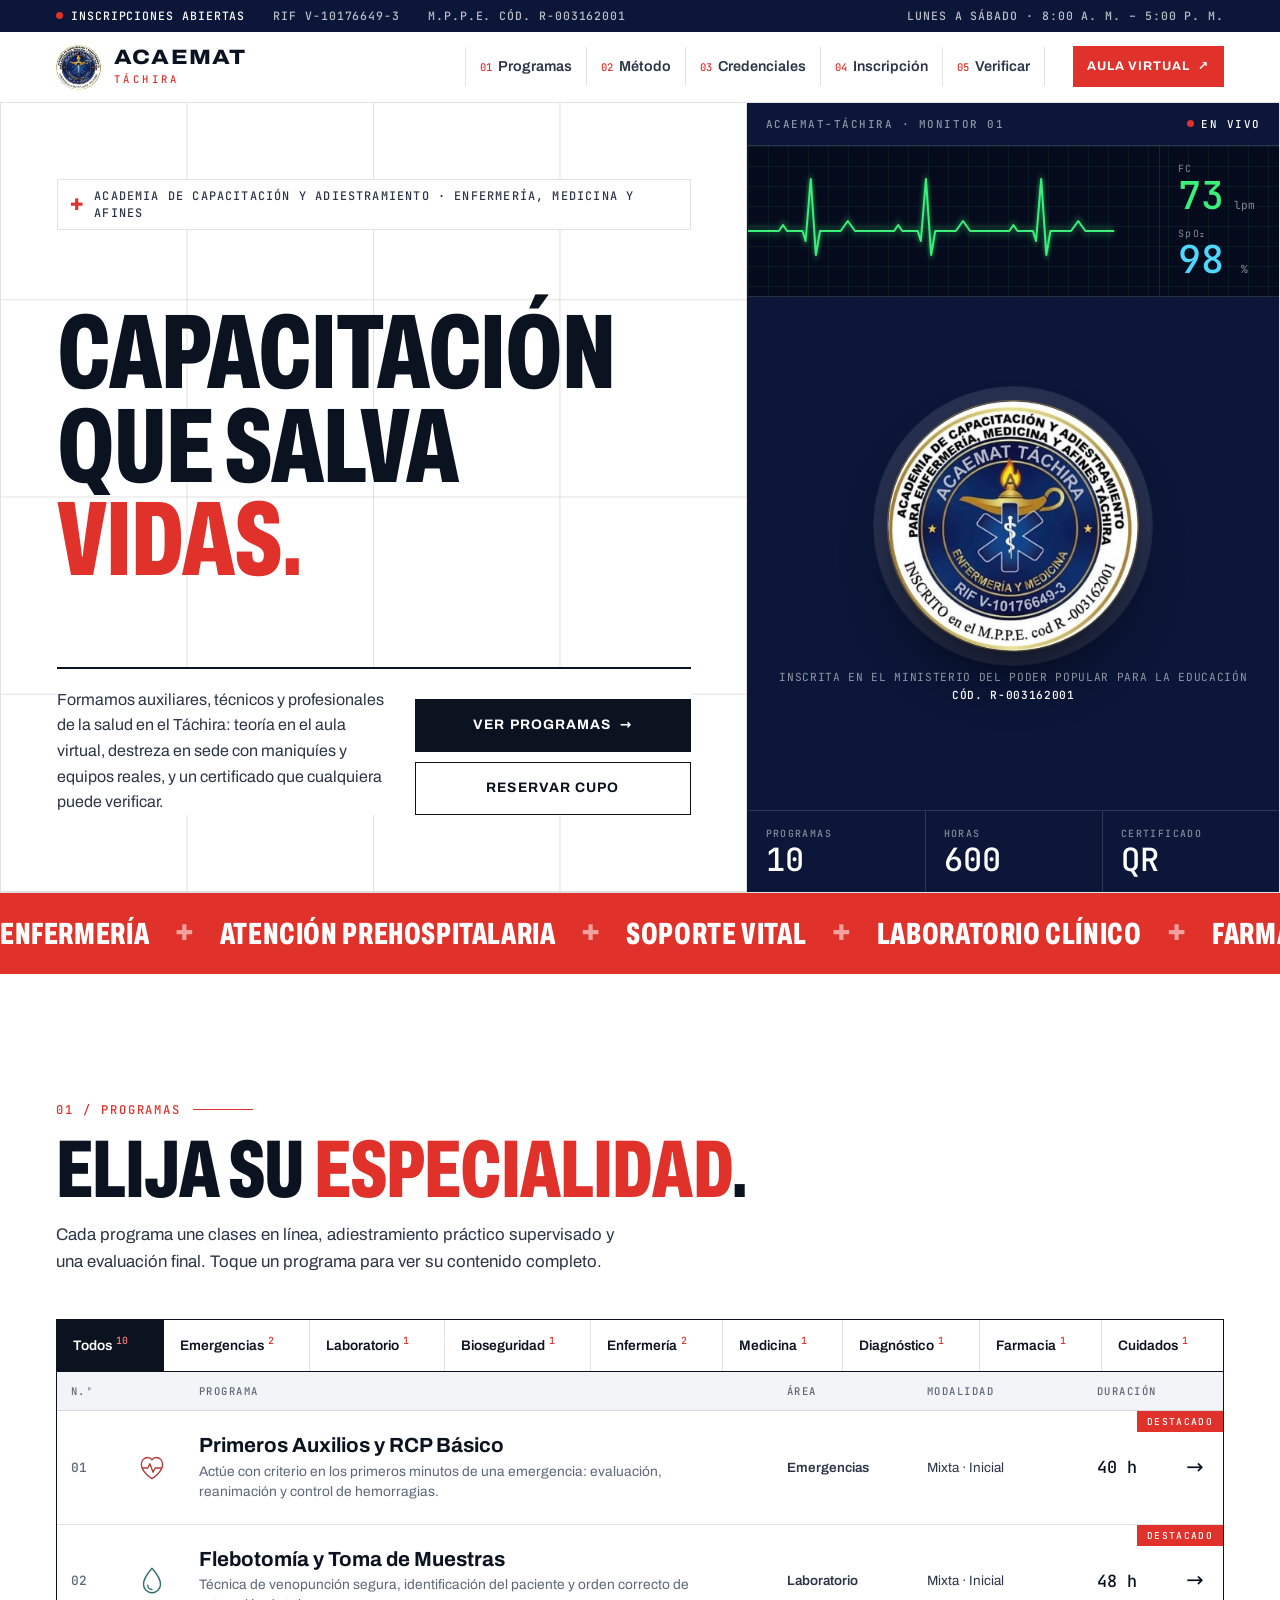
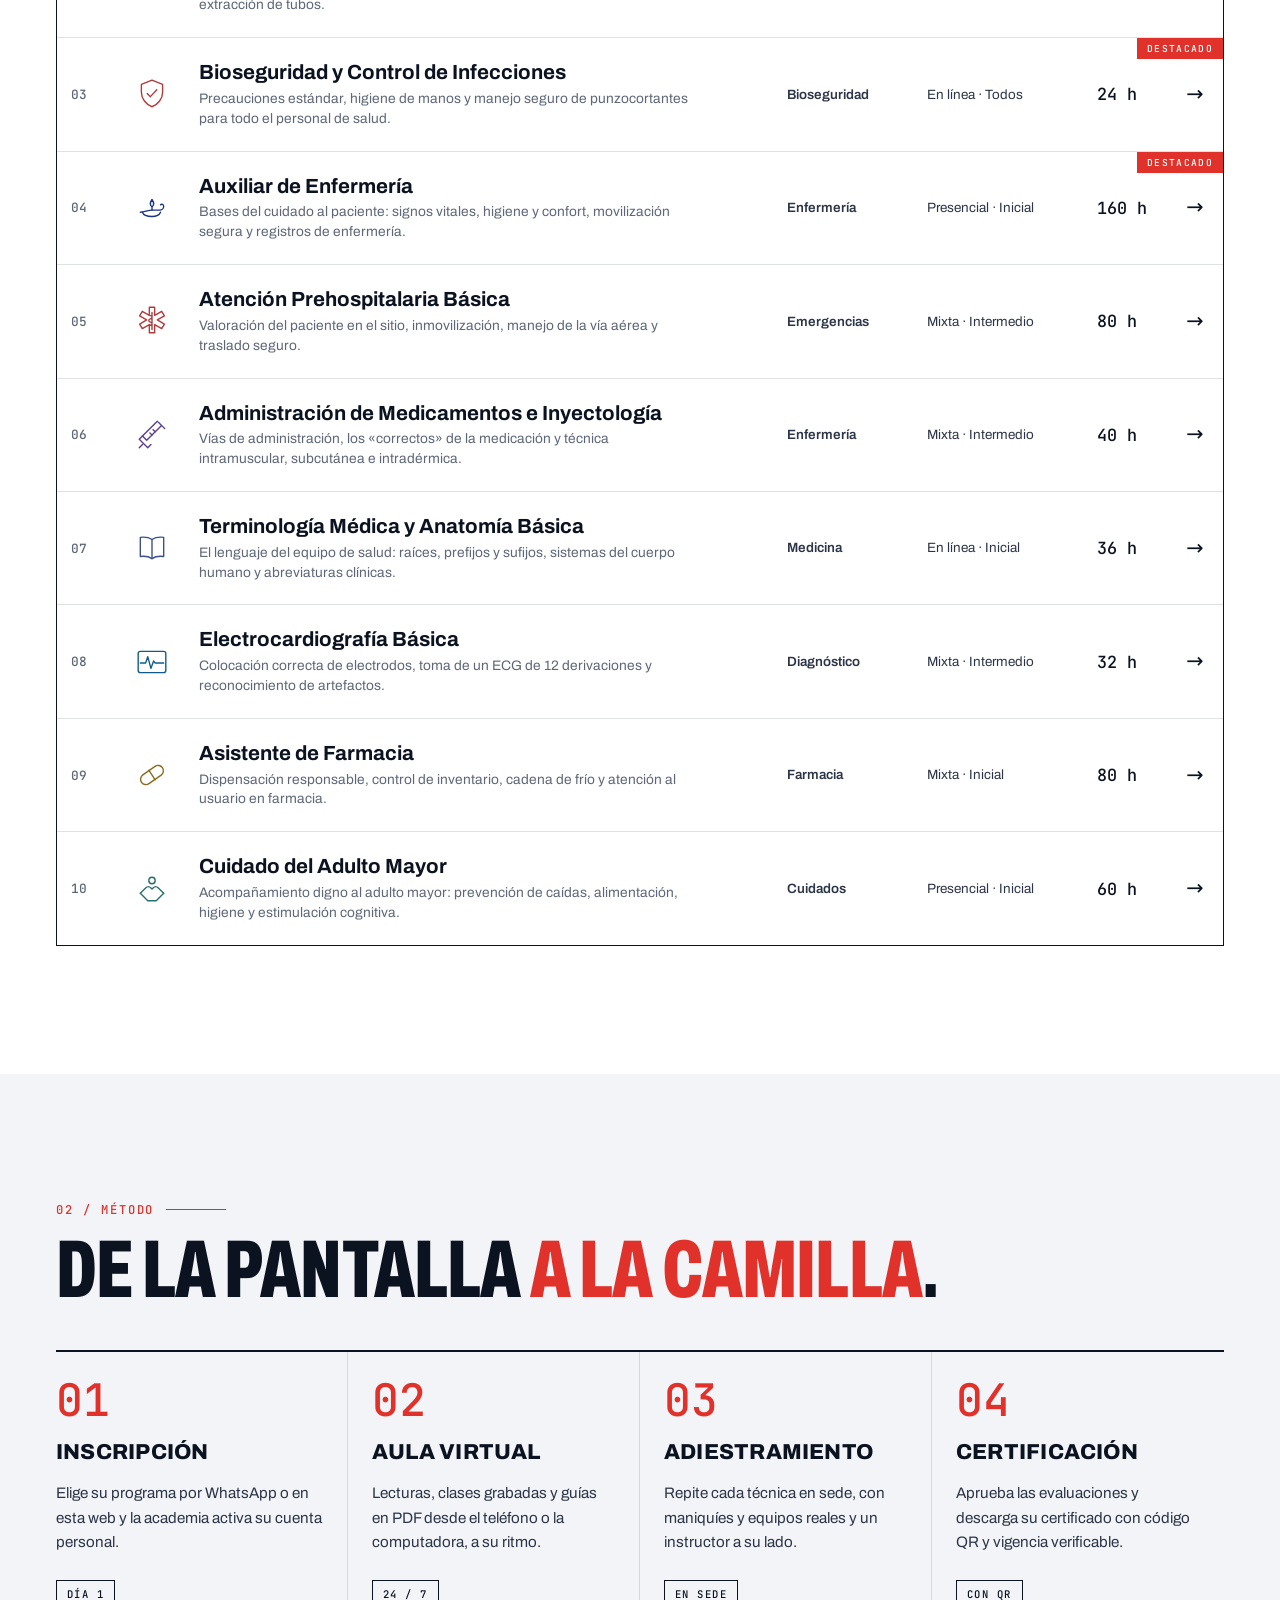
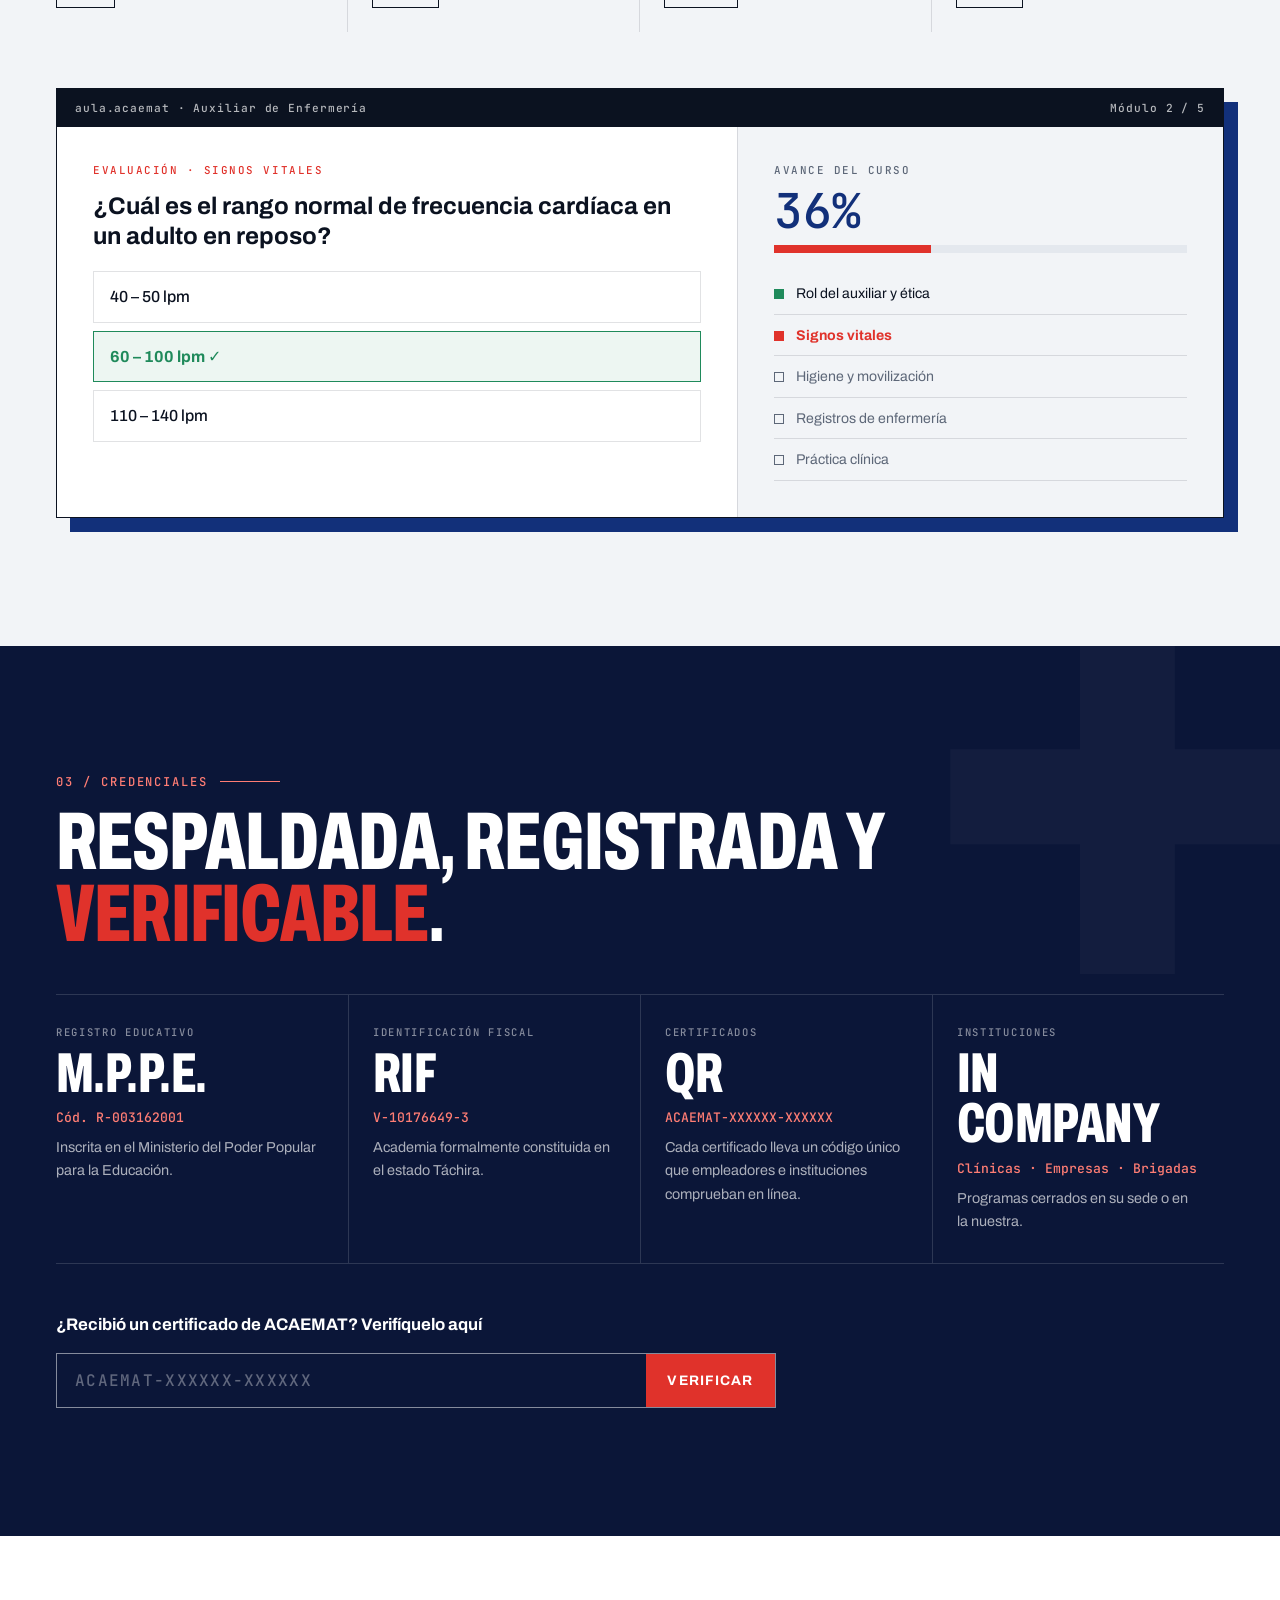
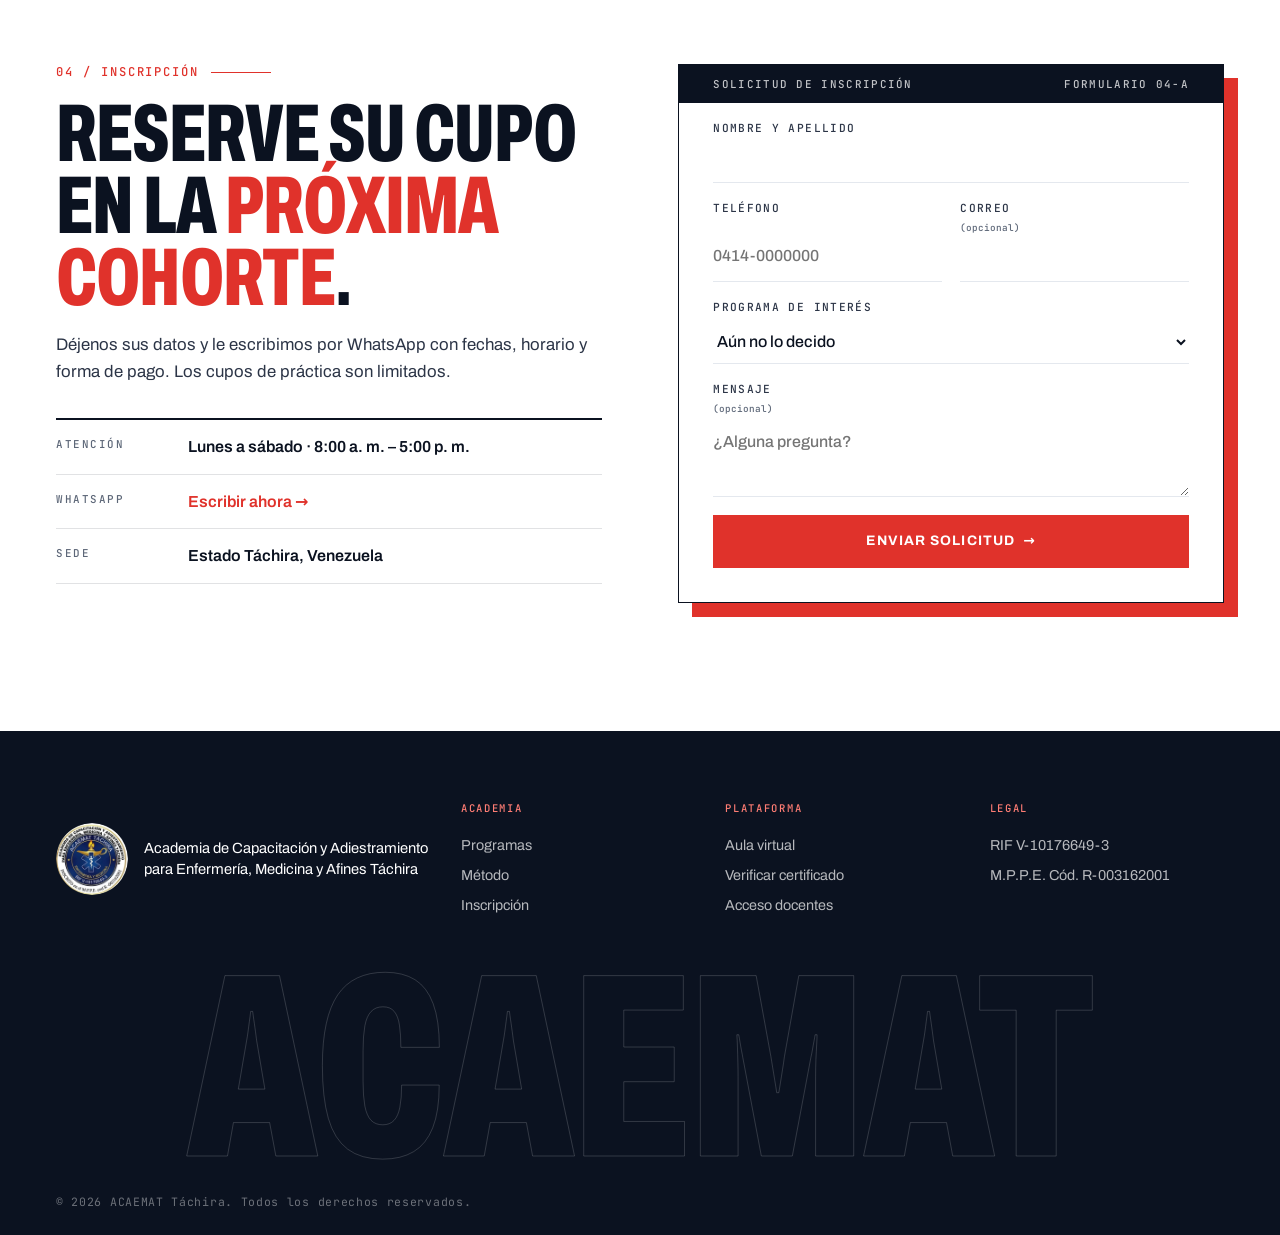
==== commit bad8485e: "Rediseño total: web pública estilo monitor clínico, tema nuevo para aula, panel y certificado Co-Aut" ====
--- a/index.html
+++ b/index.html
@@ -1,185 +1,212 @@
 <!doctype html>
-<html lang="es">
+<html lang="es" class="no-js">
 <head>
   <meta charset="utf-8" />
   <meta name="viewport" content="width=device-width, initial-scale=1" />
-  <title>ACAEMAT Táchira · Academia de Capacitación y Adiestramiento para Enfermería, Medicina y Afines</title>
-  <meta name="description" content="ACAEMAT Táchira: academia de capacitación y adiestramiento en enfermería, medicina y afines, inscrita en el MPPE. Auxiliar de enfermería, atención prehospitalaria, RCP, flebotomía y más, con aula virtual y certificado verificable." />
-  <meta name="theme-color" content="#1A3586" />
+  <title>ACAEMAT Táchira · Capacitación y Adiestramiento en Enfermería, Medicina y Afines</title>
+  <meta name="description" content="ACAEMAT Táchira: academia de capacitación y adiestramiento en enfermería, medicina y afines, inscrita en el M.P.P.E. Auxiliar de enfermería, atención prehospitalaria, RCP, flebotomía y más, con aula virtual y certificado verificable." />
+  <meta name="theme-color" content="#0B1638" />
   <link rel="icon" href="assets/img/favicon.png" />
   <link rel="apple-touch-icon" href="assets/img/apple-touch.png" />
-  <link rel="preconnect" href="https://fonts.googleapis.com" />
-  <link rel="preconnect" href="https://fonts.gstatic.com" crossorigin />
-  <link href="https://fonts.googleapis.com/css2?family=Fraunces:ital,opsz,wght@0,9..144,400;0,9..144,500;0,9..144,600;0,9..144,700;1,9..144,400;1,9..144,500;1,9..144,600&family=Plus+Jakarta+Sans:wght@400;500;600;700;800&display=swap" rel="stylesheet" />
-  <link rel="stylesheet" href="styles.css?v=20261112a" />
+  <link rel="preload" href="assets/fonts/archivo-var.woff2" as="font" type="font/woff2" crossorigin />
+  <link rel="stylesheet" href="site.css?v=20261112b" />
 </head>
-<body class="site">
-
-  <!-- Splash -->
-  <div class="splash" data-splash aria-hidden="true">
-    <img src="assets/img/logo-medallon.webp" alt="" width="120" height="120" />
-    <span class="splash-line"></span>
+<body>
+
+  <!-- Arranque: trazo de ECG -->
+  <div class="boot" data-splash aria-hidden="true">
+    <svg viewBox="0 0 300 60"><path d="M0 30h90l10-18 12 36 10-44 12 40 8-14h158" /></svg>
+    <span>ACAEMAT · TÁCHIRA</span>
   </div>
 
-  <!-- Navegación -->
-  <header class="nav" data-nav>
-    <a class="nav-brand" href="#inicio" aria-label="ACAEMAT Táchira, inicio">
-      <img src="assets/img/logo-acaemat-320.webp" alt="" width="44" height="44" />
+  <!-- Cinta superior -->
+  <div class="ticker" aria-label="Avisos">
+    <div class="ticker-in">
+      <span class="live"><i></i> Inscripciones abiertas</span>
+      <span>RIF V-10176649-3</span>
+      <span>M.P.P.E. Cód. R-003162001</span>
+      <span class="hide-sm" data-hours>Lunes a sábado · 8:00 a. m. – 5:00 p. m.</span>
+    </div>
+  </div>
+
+  <!-- Cabecera -->
+  <header class="top" data-nav>
+    <a class="brand" href="#inicio" aria-label="ACAEMAT Táchira, inicio">
+      <img src="assets/img/logo-acaemat-320.webp" alt="" width="46" height="46" />
       <span><strong>ACAEMAT</strong><small>Táchira</small></span>
     </a>
-    <nav class="nav-links" aria-label="Principal">
-      <a href="#programas">Programas</a>
-      <a href="#metodo">Cómo estudiamos</a>
-      <a href="#aval">La academia</a>
-      <a href="#inscripcion">Inscripción</a>
-      <a href="verificar.html">Verificar certificado</a>
+    <nav class="menu" aria-label="Principal">
+      <a href="#programas"><b>01</b>Programas</a>
+      <a href="#metodo"><b>02</b>Método</a>
+      <a href="#credenciales"><b>03</b>Credenciales</a>
+      <a href="#inscripcion"><b>04</b>Inscripción</a>
+      <a href="verificar.html"><b>05</b>Verificar</a>
     </nav>
-    <a class="btn btn-navy btn-sm" href="aula.html">Aula virtual</a>
-    <button class="nav-burger" data-burger aria-label="Abrir menú" aria-expanded="false"><span></span><span></span></button>
+    <a class="b b-red b-sm" href="aula.html">Aula virtual <span aria-hidden="true">↗</span></a>
+    <button class="burger" data-burger aria-label="Abrir menú" aria-expanded="false"><span></span><span></span><span></span></button>
   </header>
 
   <main id="inicio">
 
-    <!-- HERO -->
+    <!-- PORTADA -->
     <section class="hero">
-      <div class="hero-paper" aria-hidden="true">
-        <svg class="hero-pulse" viewBox="0 0 1200 120" preserveAspectRatio="none"><path d="M0 70 H300 l18 0 10-26 14 52 12-78 14 74 10-22 H640 l14 0 8-18 12 40 10-58 12 54 8-16 H1200" /></svg>
-      </div>
-      <div class="hero-copy">
-        <p class="eyebrow"><span class="dot"></span> Inscrita en el M.P.P.E. · <span style="white-space:nowrap">Cód. R-003162001</span></p>
-        <h1 class="hero-title" data-hero-title>
-          <span class="ln">Manos preparadas</span>
-          <span class="ln">para <em class="gold">cuidar la vida</em></span>
-          <span class="ln">en el Táchira.</span>
+      <div class="hero-text">
+        <p class="tag"><span class="cross">✚</span> Academia de Capacitación y Adiestramiento · Enfermería, Medicina y Afines</p>
+        <h1 class="mega" data-hero-title>
+          <span class="ln"><span>Capacitación</span></span>
+          <span class="ln"><span>que salva</span></span>
+          <span class="ln"><span class="red">vidas.</span></span>
         </h1>
-        <p class="hero-sub">Capacitación y adiestramiento en enfermería, medicina y áreas afines: práctica con instructores en sede y un aula virtual que le acompaña hasta el certificado.</p>
-        <div class="hero-actions">
-          <a class="btn btn-navy" href="#programas">Explorar programas <span aria-hidden="true">→</span></a>
-          <a class="btn btn-line" href="aula.html">Entrar al aula</a>
-        </div>
-        <dl class="hero-stats">
-          <div><dt><span data-count="programs">10</span></dt><dd>programas activos</dd></div>
-          <div><dt><span data-count="hours">600</span> h</dt><dd>de formación académica</dd></div>
-          <div><dt>QR</dt><dd>en cada certificado</dd></div>
+        <div class="hero-foot">
+          <p class="lead">Formamos auxiliares, técnicos y profesionales de la salud en el Táchira: teoría en el aula virtual, destreza en sede con maniquíes y equipos reales, y un certificado que cualquiera puede verificar.</p>
+          <div class="cta">
+            <a class="b b-ink" href="#programas">Ver programas <span aria-hidden="true">→</span></a>
+            <a class="b b-line" href="#inscripcion">Reservar cupo</a>
+          </div>
+        </div>
+      </div>
+
+      <!-- Monitor de signos vitales -->
+      <aside class="monitor" data-seal aria-label="Resumen de la academia">
+        <div class="mon-top">
+          <span class="mon-id">ACAEMAT-TÁCHIRA · MONITOR 01</span>
+          <span class="mon-rec"><i></i> EN VIVO</span>
+        </div>
+        <div class="mon-screen">
+          <div class="mon-trace" aria-hidden="true">
+            <svg class="ecg" viewBox="0 0 800 120" preserveAspectRatio="none"><path d="M0 70h60l8-6 8 6h30l6 10 10-62 10 76 8-24h40l14-10 14 10h76l8-6 8 6h30l6 10 10-62 10 76 8-24h40l14-10 14 10h76l8-6 8 6h30l6 10 10-62 10 76 8-24h40l14-10 14 10h56" /></svg>
+            <span class="sweep"></span>
+          </div>
+          <div class="mon-vitals">
+            <div class="v v-hr"><small>FC</small><strong data-hr>72</strong><em>lpm</em></div>
+            <div class="v v-sp"><small>SpO₂</small><strong>98</strong><em>%</em></div>
+          </div>
+        </div>
+        <div class="mon-logo">
+          <img src="assets/img/logo-medallon.webp" alt="Escudo de ACAEMAT Táchira" width="640" height="640" fetchpriority="high" />
+          <p>Inscrita en el Ministerio del Poder Popular para la Educación<br /><b>Cód. R-003162001</b></p>
+        </div>
+        <dl class="mon-stats">
+          <div><dt>Programas</dt><dd data-count="programs">10</dd></div>
+          <div><dt>Horas</dt><dd data-count="hours">600</dd></div>
+          <div><dt>Certificado</dt><dd>QR</dd></div>
         </dl>
-      </div>
-
-      <div class="hero-seal" data-seal>
-        <svg class="seal-ring" viewBox="0 0 400 400" aria-hidden="true">
-          <defs><path id="ring" d="M200,200 m-170,0 a170,170 0 1,1 340,0 a170,170 0 1,1 -340,0" /></defs>
-          <text><textPath href="#ring">CAPACITACIÓN · ADIESTRAMIENTO · ENFERMERÍA · MEDICINA Y AFINES · TÁCHIRA · </textPath></text>
-        </svg>
-        <div class="seal-glow" aria-hidden="true"></div>
-        <img class="seal-img" src="assets/img/logo-medallon.webp" alt="Escudo de ACAEMAT Táchira" width="640" height="640" fetchpriority="high" />
-        <div class="seal-card seal-card--a">
-          <span class="mini-ico">✓</span>
-          <div><strong>Certificado digital</strong><small>al aprobar cada programa</small></div>
-        </div>
-        <div class="seal-card seal-card--b">
-          <span class="mini-bar"><i style="width:72%"></i></span>
-          <div><strong>Su avance, en tiempo real</strong><small>72 % · Auxiliar de Enfermería</small></div>
-        </div>
-      </div>
-    </section>
-
-    <!-- Marquesina -->
-    <div class="marquee" aria-hidden="true">
-      <div class="marquee-track" data-marquee>
-        <span>Auxiliar de enfermería</span><i>✚</i><span>Atención prehospitalaria</span><i>✚</i><span>RCP</span><i>✚</i><span>Flebotomía</span><i>✚</i><span>Inyectología</span><i>✚</i><span>Electrocardiografía</span><i>✚</i><span>Farmacia</span><i>✚</i><span>Adulto mayor</span><i>✚</i>
+      </aside>
+    </section>
+
+    <!-- Áreas -->
+    <div class="areas" aria-hidden="true">
+      <div class="areas-track">
+        <span>Enfermería</span><i>✚</i><span>Atención prehospitalaria</span><i>✚</i><span>Soporte vital</span><i>✚</i><span>Laboratorio clínico</span><i>✚</i><span>Farmacia</span><i>✚</i><span>Electrocardiografía</span><i>✚</i><span>Bioseguridad</span><i>✚</i><span>Cuidados</span><i>✚</i>
+        <span>Enfermería</span><i>✚</i><span>Atención prehospitalaria</span><i>✚</i><span>Soporte vital</span><i>✚</i><span>Laboratorio clínico</span><i>✚</i><span>Farmacia</span><i>✚</i><span>Electrocardiografía</span><i>✚</i><span>Bioseguridad</span><i>✚</i><span>Cuidados</span><i>✚</i>
       </div>
     </div>
 
     <!-- PROGRAMAS -->
-    <section class="programs" id="programas">
-      <div class="sec-head">
-        <p class="eyebrow">Programas 2026</p>
-        <h2 class="sec-title">Formación que se nota <em>junto a la camilla</em>.</h2>
-        <p class="sec-lead">Cada programa combina clases en el aula virtual, adiestramiento práctico supervisado y una evaluación final. Elija por área o recorra el catálogo completo.</p>
-      </div>
-      <div class="filters" role="tablist" aria-label="Filtrar por área" data-filters></div>
-      <div class="course-grid" data-course-grid>
+    <section class="sec programs" id="programas">
+      <header class="sec-head">
+        <p class="idx">01 / Programas</p>
+        <h2 class="h2">Elija su <span class="red">especialidad</span>.</h2>
+        <p class="sec-lead">Cada programa une clases en línea, adiestramiento práctico supervisado y una evaluación final. Toque un programa para ver su contenido completo.</p>
+      </header>
+      <div class="seg" role="tablist" aria-label="Filtrar por área" data-filters></div>
+      <div class="table" role="list" data-course-grid>
         <!-- Contenido mínimo sin JavaScript -->
-        <article class="course-card"><div class="course-body"><h3>Auxiliar de Enfermería</h3><p>Bases del cuidado al paciente y práctica clínica supervisada.</p></div></article>
-        <article class="course-card"><div class="course-body"><h3>Primeros Auxilios y RCP Básico</h3><p>Actúe con criterio en los primeros minutos de una emergencia.</p></div></article>
-        <article class="course-card"><div class="course-body"><h3>Flebotomía y Toma de Muestras</h3><p>Técnica de venopunción segura y orden correcto de tubos.</p></div></article>
-        <article class="course-card"><div class="course-body"><h3>Bioseguridad y Control de Infecciones</h3><p>Precauciones estándar e higiene de manos.</p></div></article>
+        <div class="row"><span class="r-n">01</span><span class="r-t">Auxiliar de Enfermería</span><span class="r-a">Enfermería</span><span class="r-h">160 h</span></div>
+        <div class="row"><span class="r-n">02</span><span class="r-t">Primeros Auxilios y RCP Básico</span><span class="r-a">Emergencias</span><span class="r-h">40 h</span></div>
+        <div class="row"><span class="r-n">03</span><span class="r-t">Atención Prehospitalaria Básica</span><span class="r-a">Emergencias</span><span class="r-h">80 h</span></div>
       </div>
     </section>
 
     <!-- MÉTODO -->
-    <section class="method" id="metodo">
-      <div class="method-inner">
-        <div class="method-copy">
-          <p class="eyebrow eyebrow--light">Cómo estudiamos</p>
-          <h2 class="sec-title light">La teoría en el teléfono, <em class="gold">la técnica en sus manos</em>.</h2>
-          <ol class="steps" data-steps>
-            <li><span class="n">01</span><div><h3>Se inscribe</h3><p>Elige su programa y la academia activa su cuenta personal.</p></div></li>
-            <li><span class="n">02</span><div><h3>Entra al aula</h3><p>Lecturas, clases grabadas y guías en PDF, disponibles desde el teléfono o la computadora.</p></div></li>
-            <li><span class="n">03</span><div><h3>Se adiestra en sede</h3><p>Lo que vio en video lo repite con maniquíes y equipos reales, con un instructor al lado.</p></div></li>
-            <li><span class="n">04</span><div><h3>Se certifica</h3><p>Aprueba las evaluaciones y descarga su certificado con código de verificación.</p></div></li>
-          </ol>
-        </div>
-
-        <!-- Maqueta del aula -->
-        <div class="device" aria-hidden="true">
-          <div class="device-bar"><i></i><i></i><i></i><span>acaemat táchira · aula virtual</span></div>
-          <div class="device-body">
-            <aside>
-              <p class="d-k">Módulo 2</p>
-              <p class="d-l done">Compresiones de alta calidad</p>
-              <p class="d-l done">Práctica guiada con maniquí</p>
-              <p class="d-l now">Evaluación: RCP en adultos</p>
-              <p class="d-k">Módulo 3</p>
-              <p class="d-l">Obstrucción de la vía aérea</p>
-              <p class="d-l">Hemorragias y quemaduras</p>
-            </aside>
-            <div class="d-main">
-              <p class="d-tag">Evaluación</p>
-              <p class="d-q">¿Cuál es la frecuencia recomendada de compresiones en un adulto?</p>
-              <p class="d-o">60 a 80 por minuto</p>
-              <p class="d-o sel">100 a 120 por minuto</p>
-              <p class="d-o">140 a 160 por minuto</p>
-              <div class="d-prog"><span>Progreso del curso</span><b><i data-demo-bar></i></b></div>
-            </div>
-          </div>
-        </div>
-      </div>
-    </section>
-
-    <!-- AVAL -->
-    <section class="aval" id="aval">
-      <figure class="aval-quote">
-        <blockquote>«La lámpara encendida es nuestra promesa: nadie atiende a un paciente con más seguridad que quien se preparó a conciencia.»</blockquote>
-        <figcaption>Principio de la academia</figcaption>
-      </figure>
-      <div class="aval-grid">
-        <div class="aval-item"><span class="aval-k">Registro</span><strong>M.P.P.E. Cód. R-003162001</strong><p>Inscrita en el Ministerio del Poder Popular para la Educación.</p></div>
-        <div class="aval-item"><span class="aval-k">Identificación fiscal</span><strong>RIF V-10176649-3</strong><p>Academia formalmente constituida en el estado Táchira.</p></div>
-        <div class="aval-item"><span class="aval-k">Certificados verificables</span><strong>Código QR en cada certificado</strong><p>Empleadores e instituciones pueden comprobarlos en línea. <a href="verificar.html" style="color:var(--navy);font-weight:600">Verificar un certificado →</a></p></div>
-        <div class="aval-item"><span class="aval-k">Para instituciones</span><strong>Formación a la medida</strong><p>Programas cerrados para clínicas, ambulatorios, empresas y brigadas, en su sede o en la nuestra.</p></div>
+    <section class="sec method" id="metodo">
+      <header class="sec-head">
+        <p class="idx">02 / Método</p>
+        <h2 class="h2">De la pantalla <span class="red">a la camilla</span>.</h2>
+      </header>
+      <ol class="flow">
+        <li><span class="fn">01</span><h3>Inscripción</h3><p>Elige su programa por WhatsApp o en esta web y la academia activa su cuenta personal.</p><span class="fi">Día 1</span></li>
+        <li><span class="fn">02</span><h3>Aula virtual</h3><p>Lecturas, clases grabadas y guías en PDF desde el teléfono o la computadora, a su ritmo.</p><span class="fi">24 / 7</span></li>
+        <li><span class="fn">03</span><h3>Adiestramiento</h3><p>Repite cada técnica en sede, con maniquíes y equipos reales y un instructor a su lado.</p><span class="fi">En sede</span></li>
+        <li><span class="fn">04</span><h3>Certificación</h3><p>Aprueba las evaluaciones y descarga su certificado con código QR y vigencia verificable.</p><span class="fi">Con QR</span></li>
+      </ol>
+
+      <!-- Vista del aula -->
+      <div class="peek">
+        <div class="peek-bar"><span>aula.acaemat · Auxiliar de Enfermería</span><span>Módulo 2 / 5</span></div>
+        <div class="peek-body">
+          <div class="peek-q">
+            <small>Evaluación · Signos vitales</small>
+            <p>¿Cuál es el rango normal de frecuencia cardíaca en un adulto en reposo?</p>
+            <ul>
+              <li>40 – 50 lpm</li>
+              <li class="ok">60 – 100 lpm</li>
+              <li>110 – 140 lpm</li>
+            </ul>
+          </div>
+          <div class="peek-prog">
+            <span>Avance del curso</span>
+            <b data-count-pct>0%</b>
+            <div class="bar"><i data-demo-bar></i></div>
+            <ul class="peek-mods">
+              <li class="done">Rol del auxiliar y ética</li>
+              <li class="now">Signos vitales</li>
+              <li>Higiene y movilización</li>
+              <li>Registros de enfermería</li>
+              <li>Práctica clínica</li>
+            </ul>
+          </div>
+        </div>
+      </div>
+    </section>
+
+    <!-- CREDENCIALES -->
+    <section class="creds" id="credenciales">
+      <div class="creds-in">
+        <header class="sec-head">
+          <p class="idx light">03 / Credenciales</p>
+          <h2 class="h2 light">Respaldada, registrada y <span class="red">verificable</span>.</h2>
+        </header>
+        <div class="creds-grid">
+          <div class="cred"><small>Registro educativo</small><strong>M.P.P.E.</strong><code>Cód. R-003162001</code><p>Inscrita en el Ministerio del Poder Popular para la Educación.</p></div>
+          <div class="cred"><small>Identificación fiscal</small><strong>RIF</strong><code>V-10176649-3</code><p>Academia formalmente constituida en el estado Táchira.</p></div>
+          <div class="cred"><small>Certificados</small><strong>QR</strong><code>ACAEMAT-XXXXXX-XXXXXX</code><p>Cada certificado lleva un código único que empleadores e instituciones comprueban en línea.</p></div>
+          <div class="cred"><small>Instituciones</small><strong>In company</strong><code>Clínicas · Empresas · Brigadas</code><p>Programas cerrados en su sede o en la nuestra.</p></div>
+        </div>
+
+        <!-- Verificación rápida -->
+        <form class="quick-verify" action="verificar.html" method="get">
+          <label for="qv">¿Recibió un certificado de ACAEMAT? Verifíquelo aquí</label>
+          <div class="qv-row">
+            <input id="qv" name="c" placeholder="ACAEMAT-XXXXXX-XXXXXX" autocomplete="off" autocapitalize="characters" spellcheck="false" required />
+            <button class="b b-red" type="submit">Verificar</button>
+          </div>
+        </form>
       </div>
     </section>
 
     <!-- INSCRIPCIÓN -->
-    <section class="enroll" id="inscripcion">
+    <section class="sec enroll" id="inscripcion">
       <div class="enroll-copy">
-        <p class="eyebrow">Inscripción</p>
-        <h2 class="sec-title">Reserve su cupo en la <em>próxima cohorte</em>.</h2>
+        <p class="idx">04 / Inscripción</p>
+        <h2 class="h2">Reserve su cupo en la <span class="red">próxima cohorte</span>.</h2>
         <p class="sec-lead">Déjenos sus datos y le escribimos por WhatsApp con fechas, horario y forma de pago. Los cupos de práctica son limitados.</p>
-        <ul class="enroll-facts">
-          <li><span>Horario de atención</span><strong data-hours>Lunes a sábado · 8:00 a. m. – 5:00 p. m.</strong></li>
-          <li><span>WhatsApp</span><strong><a data-wa href="#">Escribir ahora</a></strong></li>
-        </ul>
-      </div>
-      <form class="enroll-form" data-enroll novalidate>
+        <dl class="facts">
+          <div><dt>Atención</dt><dd data-hours>Lunes a sábado · 8:00 a. m. – 5:00 p. m.</dd></div>
+          <div><dt>WhatsApp</dt><dd><a data-wa href="#">Escribir ahora →</a></dd></div>
+          <div><dt>Sede</dt><dd>Estado Táchira, Venezuela</dd></div>
+        </dl>
+      </div>
+      <form class="form" data-enroll novalidate>
+        <div class="form-head"><span>Solicitud de inscripción</span><span>Formulario 04-A</span></div>
         <label>Nombre y apellido<input name="name" required autocomplete="name" /></label>
-        <div class="row2">
+        <div class="two">
           <label>Teléfono<input name="phone" required inputmode="tel" autocomplete="tel" placeholder="0414-0000000" /></label>
           <label>Correo <small>(opcional)</small><input name="email" type="email" autocomplete="email" /></label>
         </div>
         <label>Programa de interés<select name="courseId" data-course-select></select></label>
         <label>Mensaje <small>(opcional)</small><textarea name="message" rows="3" placeholder="¿Alguna pregunta?"></textarea></label>
-        <button class="btn btn-navy btn-block" type="submit">Solicitar inscripción</button>
+        <button class="b b-red b-block" type="submit">Enviar solicitud <span aria-hidden="true">→</span></button>
         <div class="form-ok" data-ok hidden>
           <svg viewBox="0 0 52 52" aria-hidden="true"><circle cx="26" cy="26" r="24" /><path d="M15 27l7 7 15-16" /></svg>
           <p><strong>¡Solicitud recibida!</strong> Abrimos WhatsApp para confirmar su cupo.</p>
@@ -189,27 +216,28 @@
   </main>
 
   <footer class="foot">
-    <div class="foot-brand">
-      <img src="assets/img/logo-acaemat-320.webp" alt="" width="64" height="64" loading="lazy" />
-      <p><strong>ACAEMAT Táchira</strong><br />Academia de Capacitación y Adiestramiento<br />para Enfermería, Medicina y Afines</p>
-    </div>
-    <div class="foot-cols">
-      <div><h4>Academia</h4><a href="#programas">Programas</a><a href="#metodo">Cómo estudiamos</a><a href="#inscripcion">Inscripción</a></div>
+    <div class="foot-grid">
+      <div class="foot-brand">
+        <img src="assets/img/logo-acaemat-320.webp" alt="" width="72" height="72" loading="lazy" />
+        <p>Academia de Capacitación y Adiestramiento<br />para Enfermería, Medicina y Afines Táchira</p>
+      </div>
+      <div><h4>Academia</h4><a href="#programas">Programas</a><a href="#metodo">Método</a><a href="#inscripcion">Inscripción</a></div>
       <div><h4>Plataforma</h4><a href="aula.html">Aula virtual</a><a href="verificar.html">Verificar certificado</a><a href="admin.html">Acceso docentes</a></div>
       <div><h4>Legal</h4><span>RIF V-10176649-3</span><span>M.P.P.E. Cód. R-003162001</span></div>
     </div>
+    <p class="wordmark" aria-hidden="true">ACAEMAT</p>
     <p class="foot-note">© <span data-year>2026</span> ACAEMAT Táchira. Todos los derechos reservados.</p>
   </footer>
 
-  <!-- Detalle de programa -->
-  <dialog class="course-dialog" data-dialog>
-    <div class="dlg-inner" data-dialog-body></div>
+  <!-- Ficha del programa (panel lateral) -->
+  <dialog class="drawer" data-dialog>
+    <div class="drawer-in" data-dialog-body></div>
   </dialog>
 
-  <script defer src="lib/gsap.min.js?v=20261112a"></script>
-  <script defer src="js/config.js?v=20261112a"></script>
-  <script defer src="js/seed.js?v=20261112a"></script>
-  <script defer src="js/store.js?v=20261112a"></script>
-  <script defer src="js/main.js?v=20261112a"></script>
+  <script defer src="lib/gsap.min.js?v=20261112b"></script>
+  <script defer src="js/config.js?v=20261112b"></script>
+  <script defer src="js/seed.js?v=20261112b"></script>
+  <script defer src="js/store.js?v=20261112b"></script>
+  <script defer src="js/main.js?v=20261112b"></script>
 </body>
 </html>
--- a/site.css
+++ b/site.css
@@ -0,0 +1,446 @@
+/* =========================================================================
+   ACAEMAT Táchira — Sitio público
+   Concepto: "monitor clínico". Rejilla suiza blanca, tipografía condensada,
+   rojo de emergencia + azul del escudo, esquinas rectas, datos en monoespaciada.
+   ========================================================================= */
+
+/* ---------- Fuentes locales (sin depender de Google Fonts) ---------- */
+@font-face { font-family: "Archivo"; src: url("assets/fonts/archivo-var.woff2") format("woff2"); font-weight: 100 900; font-stretch: 62% 125%; font-style: normal; font-display: swap; }
+@font-face { font-family: "JetBrains Mono"; src: url("assets/fonts/jbmono-400.woff2") format("woff2"); font-weight: 400; font-display: swap; }
+@font-face { font-family: "JetBrains Mono"; src: url("assets/fonts/jbmono-500.woff2") format("woff2"); font-weight: 500; font-display: swap; }
+@font-face { font-family: "JetBrains Mono"; src: url("assets/fonts/jbmono-700.woff2") format("woff2"); font-weight: 700; font-display: swap; }
+
+/* ---------- Tokens ---------- */
+:root {
+  --ink: #0B1220;
+  --ink-2: #2C3547;
+  --mute: #5D6778;
+  --paper: #FFFFFF;
+  --gray: #F2F4F7;
+  --gray-2: #E4E8EE;
+  --navy: #12307A;
+  --navy-d: #0B1638;
+  --screen: #050B1C;
+  --red: #E0322B;
+  --red-d: #B8241E;
+  --green: #3BF07A;
+  --cyan: #4FD8FF;
+  --gold: #C9A23A;
+  --line: rgba(11, 18, 32, .12);
+  --line-l: rgba(255, 255, 255, .14);
+  --ok: #1F8A5B;
+  --err: #D12E2E;
+
+  --sans: "Archivo", "Arial Narrow", system-ui, sans-serif;
+  --mono: "JetBrains Mono", ui-monospace, "Cascadia Mono", Consolas, monospace;
+  --ease: cubic-bezier(.16, 1, .3, 1);
+  --pad: clamp(18px, 4.5vw, 56px);
+  --max: 1320px;
+}
+
+/* ---------- Base ---------- */
+*, *::before, *::after { box-sizing: border-box; }
+html { scroll-behavior: smooth; scroll-padding-top: 90px; -webkit-text-size-adjust: 100%; }
+body { margin: 0; background: var(--paper); color: var(--ink); font: 400 16px/1.6 var(--sans); -webkit-font-smoothing: antialiased; overflow-x: clip; }
+img, svg { display: block; max-width: 100%; height: auto; }
+a { color: inherit; }
+button, input, select, textarea { font: inherit; color: inherit; }
+h1, h2, h3, h4, p { margin: 0; }
+:focus-visible { outline: 2px solid var(--red); outline-offset: 3px; }
+[hidden] { display: none !important; }
+.red { color: var(--red); }
+
+/* Titulares condensados */
+.mega, .h2, .cred strong, .wordmark, .dr-head h2 {
+  font-family: var(--sans); font-weight: 800; text-transform: uppercase;
+  font-stretch: 62%; font-variation-settings: "wdth" 62; letter-spacing: -.01em;
+}
+
+/* ---------- Botones ---------- */
+.b {
+  display: inline-flex; align-items: center; justify-content: center; gap: .6em;
+  padding: 1.05em 1.5em; border: 1.5px solid transparent; border-radius: 0;
+  font-weight: 700; font-size: .86rem; letter-spacing: .08em; text-transform: uppercase; text-decoration: none;
+  cursor: pointer; white-space: nowrap; position: relative; isolation: isolate; overflow: hidden;
+  transition: color .3s var(--ease), border-color .3s;
+}
+.b::before { content: ""; position: absolute; inset: 0; z-index: -1; transform: scaleX(0); transform-origin: right; transition: transform .45s var(--ease); }
+.b:hover::before { transform: scaleX(1); transform-origin: left; }
+.b span { transition: transform .35s var(--ease); }
+.b:hover span { transform: translateX(4px); }
+.b-red { background: var(--red); color: #fff; }
+.b-red::before { background: var(--ink); }
+.b-ink { background: var(--ink); color: #fff; }
+.b-ink::before { background: var(--red); }
+.b-line { background: transparent; color: var(--ink); border-color: var(--ink); }
+.b-line::before { background: var(--ink); }
+.b-line:hover { color: #fff; }
+.b-sm { padding: .8em 1.1em; font-size: .78rem; }
+.b-block { width: 100%; }
+
+/* ---------- Arranque ---------- */
+.boot {
+  position: fixed; inset: 0; z-index: 500; display: grid; place-content: center; justify-items: center; gap: 18px;
+  background: var(--navy-d); transition: opacity .6s var(--ease), visibility .6s;
+  animation: bootSafety .01s 4.5s forwards;
+}
+.boot svg { width: min(300px, 70vw); overflow: visible; }
+.boot path { fill: none; stroke: var(--green); stroke-width: 2.5; stroke-linejoin: round; stroke-dasharray: 420; stroke-dashoffset: 420; animation: draw 1.3s .1s var(--ease) forwards; filter: drop-shadow(0 0 6px rgba(59,240,122,.7)); }
+.boot span { font: 500 .78rem var(--mono); letter-spacing: .3em; color: rgba(255,255,255,.6); }
+.boot.is-out { opacity: 0; visibility: hidden; pointer-events: none; }
+@keyframes draw { to { stroke-dashoffset: 0; } }
+@keyframes bootSafety { to { opacity: 0; visibility: hidden; pointer-events: none; } }
+
+/* ---------- Cinta superior ---------- */
+.ticker { background: var(--navy-d); color: rgba(255,255,255,.72); font: 500 .72rem/1 var(--mono); letter-spacing: .08em; text-transform: uppercase; }
+.ticker-in { max-width: var(--max); margin: 0 auto; padding: 10px var(--pad); display: flex; gap: 28px; align-items: center; }
+.ticker-in span:last-child { margin-left: auto; }
+.live { display: inline-flex; align-items: center; gap: 8px; color: #fff; }
+.live i { width: 7px; height: 7px; border-radius: 50%; background: var(--red); animation: blink 1.2s steps(2) infinite; }
+@keyframes blink { 50% { opacity: .2; } }
+
+/* ---------- Cabecera ---------- */
+.top {
+  position: sticky; top: 0; z-index: 100; background: rgba(255,255,255,.94);
+  backdrop-filter: blur(10px); -webkit-backdrop-filter: blur(10px);
+  border-bottom: 1px solid var(--line); display: flex; align-items: center; gap: 28px;
+  padding: 12px max(var(--pad), calc((100vw - var(--max)) / 2 + var(--pad)));
+  transition: box-shadow .3s;
+}
+.top.is-scrolled { box-shadow: 0 8px 24px -16px rgba(11,18,32,.4); }
+.brand { display: flex; align-items: center; gap: 12px; text-decoration: none; margin-right: auto; }
+.brand img { border-radius: 50%; }
+.brand span { display: grid; line-height: 1; }
+.brand strong { font-weight: 800; font-size: 1.3rem; letter-spacing: .06em; font-stretch: 115%; font-variation-settings: "wdth" 115; }
+.brand small { font: 500 .66rem var(--mono); letter-spacing: .32em; text-transform: uppercase; color: var(--red); margin-top: 4px; }
+.menu { display: flex; }
+.menu a { display: flex; align-items: baseline; gap: 6px; padding: 8px 14px; text-decoration: none; font-weight: 600; font-size: .9rem; color: var(--ink-2); border-left: 1px solid var(--line); transition: color .2s, background .2s; }
+.menu a:last-child { border-right: 1px solid var(--line); }
+.menu a b { font: 500 .66rem var(--mono); color: var(--red); }
+.menu a:hover { color: var(--ink); background: var(--gray); }
+.burger { display: none; width: 46px; height: 46px; border: 1.5px solid var(--ink); background: transparent; cursor: pointer; place-content: center; gap: 5px; }
+.burger span { display: block; width: 18px; height: 2px; background: var(--ink); transition: transform .3s var(--ease), opacity .2s; }
+.top.is-open .burger span:nth-child(1) { transform: translateY(7px) rotate(45deg); }
+.top.is-open .burger span:nth-child(2) { opacity: 0; }
+.top.is-open .burger span:nth-child(3) { transform: translateY(-7px) rotate(-45deg); }
+
+/* ---------- Portada ---------- */
+.hero {
+  max-width: var(--max); margin: 0 auto; display: grid; grid-template-columns: 7fr 5fr;
+  min-height: calc(100svh - 110px); border-inline: 1px solid var(--line); border-bottom: 1px solid var(--line);
+}
+.hero > * { min-width: 0; }
+.hero-text {
+  padding: clamp(36px, 6vw, 80px) var(--pad); display: grid; align-content: space-between; gap: 40px;
+  background-image: linear-gradient(var(--line) 1px, transparent 1px), linear-gradient(90deg, var(--line) 1px, transparent 1px);
+  background-size: 100% 25%, 25% 100%; background-position: 0 -1px, -1px 0;
+}
+.tag { display: inline-flex; align-items: center; gap: 10px; font: 500 .74rem/1.4 var(--mono); letter-spacing: .1em; text-transform: uppercase; color: var(--ink-2); background: var(--paper); padding: 8px 12px; border: 1px solid var(--line); justify-self: start; max-width: 100%; }
+.cross { color: var(--red); font-size: 1rem; line-height: 1; }
+.mega { font-size: clamp(3.1rem, 8.3vw, 8.4rem); line-height: .84; color: var(--ink); }
+.mega .ln { display: block; overflow: hidden; padding: .14em 0 .04em; margin-top: -.14em; }
+.mega .ln > span { display: inline-block; }
+.hero-foot { display: grid; grid-template-columns: 1.2fr 1fr; gap: 28px; align-items: end; background: var(--paper); padding-top: 18px; border-top: 2px solid var(--ink); }
+.lead { font-size: clamp(1rem, 1.2vw, 1.1rem); color: var(--ink-2); max-width: 46ch; }
+.cta { display: flex; flex-direction: column; gap: 10px; }
+
+/* Monitor */
+.monitor { background: var(--navy-d); color: #fff; display: grid; grid-template-rows: auto auto 1fr auto; border-left: 1px solid var(--line); }
+.mon-top { display: flex; justify-content: space-between; padding: 14px 18px; font: 500 .68rem var(--mono); letter-spacing: .14em; color: rgba(255,255,255,.55); border-bottom: 1px solid var(--line-l); }
+.mon-rec { display: inline-flex; align-items: center; gap: 7px; color: #fff; }
+.mon-rec i { width: 7px; height: 7px; border-radius: 50%; background: var(--red); animation: blink 1.2s steps(2) infinite; }
+.mon-screen { position: relative; display: grid; grid-template-columns: 1fr auto; background: var(--screen); border-bottom: 1px solid var(--line-l);
+  background-image: linear-gradient(rgba(59,240,122,.07) 1px, transparent 1px), linear-gradient(90deg, rgba(59,240,122,.07) 1px, transparent 1px); background-size: 20px 20px; }
+.mon-trace { position: relative; overflow: hidden; height: 150px; }
+.ecg { position: absolute; inset: 15px 0; width: 100%; height: 120px; }
+.ecg path { fill: none; stroke: var(--green); stroke-width: 2; stroke-linejoin: round; vector-effect: non-scaling-stroke; filter: drop-shadow(0 0 4px rgba(59,240,122,.8)); }
+.sweep { position: absolute; top: 0; bottom: 0; left: -12%; width: 12%; background: linear-gradient(90deg, transparent, var(--screen) 70%); animation: sweep 3.2s linear infinite; }
+.sweep::after { content: ""; position: absolute; right: 30%; top: 0; bottom: 0; width: 2px; background: rgba(59,240,122,.35); }
+@keyframes sweep { to { left: 100%; } }
+.mon-vitals { display: grid; align-content: center; gap: 10px; padding: 12px 18px; border-left: 1px solid rgba(59,240,122,.15); min-width: 120px; }
+.v { display: grid; grid-template-columns: auto auto; align-items: baseline; column-gap: 4px; font-family: var(--mono); }
+.v small { grid-column: 1 / -1; font-size: .62rem; letter-spacing: .14em; color: rgba(255,255,255,.5); }
+.v strong { font-size: 2.4rem; font-weight: 500; line-height: 1; }
+.v em { font-style: normal; font-size: .7rem; color: rgba(255,255,255,.5); }
+.v-hr strong { color: var(--green); }
+.v-sp strong { color: var(--cyan); }
+.mon-logo { display: grid; place-items: center; align-content: center; gap: 18px; padding: 28px 22px; text-align: center; }
+.mon-logo img { width: min(250px, 62%); border-radius: 50%; box-shadow: 0 30px 60px -20px rgba(0,0,0,.8), 0 0 0 1px rgba(201,162,58,.5), 0 0 0 14px rgba(255,255,255,.04), 0 0 0 15px rgba(255,255,255,.08); transition: transform .6s var(--ease); }
+.mon-logo p { font: 400 .7rem/1.6 var(--mono); letter-spacing: .06em; color: rgba(255,255,255,.55); text-transform: uppercase; }
+.mon-logo b { color: #fff; font-weight: 500; }
+.mon-stats { display: grid; grid-template-columns: repeat(3, 1fr); margin: 0; border-top: 1px solid var(--line-l); }
+.mon-stats div { padding: 16px 18px; }
+.mon-stats div + div { border-left: 1px solid var(--line-l); }
+.mon-stats dt { font: 500 .62rem var(--mono); letter-spacing: .14em; text-transform: uppercase; color: rgba(255,255,255,.5); }
+.mon-stats dd { margin: 4px 0 0; font: 500 2rem/1 var(--mono); color: #fff; }
+
+/* ---------- Franja de áreas ---------- */
+.areas { background: var(--red); color: #fff; overflow: hidden; padding: 16px 0; }
+.areas-track { display: flex; width: max-content; gap: 26px; align-items: center; animation: slide 38s linear infinite; font-weight: 800; font-size: clamp(1.3rem, 2.4vw, 2rem); text-transform: uppercase; font-stretch: 62%; font-variation-settings: "wdth" 62; letter-spacing: .02em; white-space: nowrap; }
+.areas-track i { font-style: normal; opacity: .55; font-size: .7em; }
+.areas:hover .areas-track { animation-play-state: paused; }
+@keyframes slide { to { transform: translateX(-50%); } }
+
+/* ---------- Secciones ---------- */
+.sec { max-width: var(--max); margin: 0 auto; padding: clamp(72px, 10vw, 130px) var(--pad); }
+.sec-head { display: grid; gap: 16px; margin-bottom: 44px; max-width: 900px; }
+.idx { display: flex; align-items: center; gap: 12px; font: 500 .76rem var(--mono); letter-spacing: .16em; text-transform: uppercase; color: var(--red); }
+.idx::after { content: ""; width: 60px; height: 1px; background: currentColor; }
+.idx.light { color: #FF7D74; }
+.h2 { font-size: clamp(2.6rem, 6.4vw, 5.6rem); line-height: .88; }
+.h2.light { color: #fff; }
+.sec-lead { max-width: 58ch; color: var(--ink-2); font-size: 1.05rem; }
+
+/* Filtros segmentados */
+.seg { display: flex; flex-wrap: wrap; border: 1.5px solid var(--ink); margin-bottom: 0; }
+.seg-b { flex: 1 1 auto; padding: 14px 16px; border: 0; border-right: 1px solid var(--line); background: var(--paper); cursor: pointer; font-weight: 600; font-size: .86rem; text-align: left; transition: background .2s, color .2s; }
+.seg-b:last-child { border-right: 0; }
+.seg-b sup { font: 500 .62rem var(--mono); color: var(--red); margin-left: 4px; }
+.seg-b:hover { background: var(--gray); }
+.seg-b[aria-selected="true"] { background: var(--ink); color: #fff; }
+.seg-b[aria-selected="true"] sup { color: #FF7D74; }
+
+/* Tabla de programas */
+.table { border-inline: 1.5px solid var(--ink); border-bottom: 1.5px solid var(--ink); }
+.thead, .row { display: grid; grid-template-columns: 64px 64px minmax(0, 1fr) 140px 170px 84px 56px; align-items: center; }
+.thead { background: var(--gray); font: 500 .66rem var(--mono); letter-spacing: .14em; text-transform: uppercase; color: var(--mute); border-bottom: 1px solid var(--line); }
+.thead span { padding: 12px 14px; }
+.row { position: relative; border-bottom: 1px solid var(--line); cursor: pointer; transition: background .35s var(--ease), color .35s var(--ease); }
+.row:last-child { border-bottom: 0; }
+.row > span { padding: 22px 14px; }
+.r-n { font: 500 .8rem var(--mono); color: var(--mute); }
+.r-i { color: var(--c); }
+.r-i .ico { width: 34px; height: 34px; transition: transform .45s var(--ease); }
+.r-t { display: grid; gap: 4px; }
+.r-t b { font-weight: 700; font-size: clamp(1.05rem, 1.6vw, 1.3rem); line-height: 1.2; }
+.r-t small { font-size: .86rem; color: var(--mute); line-height: 1.45; max-width: 62ch; }
+.r-a, .r-m { font-size: .84rem; color: var(--ink-2); }
+.r-a { font-weight: 600; }
+.r-h { font: 500 1.05rem var(--mono); }
+.r-go { font-size: 1.3rem; text-align: center; transition: transform .35s var(--ease); }
+.r-flag { position: absolute; top: 0; right: 0; padding: 4px 10px !important; background: var(--red); color: #fff; font: 500 .6rem var(--mono); letter-spacing: .14em; text-transform: uppercase; }
+.row::before { content: ""; position: absolute; left: 0; top: 0; bottom: 0; width: 4px; background: var(--c); transform: scaleY(0); transition: transform .35s var(--ease); }
+.row:hover, .row:focus-visible { background: var(--ink); color: #fff; outline: none; }
+.row:hover::before, .row:focus-visible::before { transform: scaleY(1); }
+.row:hover .r-t small, .row:hover .r-a, .row:hover .r-m, .row:hover .r-n,
+.row:focus-visible .r-t small, .row:focus-visible .r-a, .row:focus-visible .r-m { color: rgba(255,255,255,.7); }
+.row:hover .r-i { color: #fff; }
+.row:hover .r-i .ico { transform: scale(1.12) rotate(-6deg); }
+.row:hover .r-go { transform: translateX(6px); color: var(--red); }
+.row.is-hidden { display: none; }
+
+/* ---------- Método ---------- */
+.method { max-width: none; background: var(--gray); padding-inline: max(var(--pad), calc((100vw - var(--max)) / 2 + var(--pad))); }
+.flow { list-style: none; margin: 0 0 56px; padding: 0; display: grid; grid-template-columns: repeat(4, 1fr); border-top: 2px solid var(--ink); }
+.flow li { display: grid; grid-template-rows: auto auto 1fr auto; gap: 12px; padding: 26px 24px 24px; border-right: 1px solid var(--line); min-height: 280px; transition: background .35s var(--ease); }
+.flow li:first-child { padding-left: 0; }
+.flow li:last-child { border-right: 0; }
+.flow li:hover { background: var(--paper); }
+.fn { font: 500 2.8rem/1 var(--mono); color: var(--red); }
+.flow h3 { font-size: 1.35rem; font-weight: 800; text-transform: uppercase; letter-spacing: .01em; }
+.flow p { color: var(--ink-2); font-size: .95rem; }
+.fi { justify-self: start; font: 500 .66rem var(--mono); letter-spacing: .14em; text-transform: uppercase; padding: 6px 10px; border: 1px solid var(--ink); }
+
+/* Vista del aula */
+.peek { background: var(--paper); border: 1.5px solid var(--ink); box-shadow: 14px 14px 0 var(--navy); }
+.peek-bar { display: flex; justify-content: space-between; gap: 12px; padding: 12px 18px; background: var(--ink); color: rgba(255,255,255,.7); font: 500 .7rem var(--mono); letter-spacing: .08em; }
+.peek-body { display: grid; grid-template-columns: 1.4fr 1fr; }
+.peek-q { padding: clamp(22px, 3vw, 36px); display: grid; gap: 14px; align-content: start; }
+.peek-q small { font: 500 .68rem var(--mono); letter-spacing: .14em; text-transform: uppercase; color: var(--red); }
+.peek-q p { font-size: clamp(1.15rem, 2vw, 1.5rem); font-weight: 700; line-height: 1.25; }
+.peek-q ul { list-style: none; margin: 6px 0 0; padding: 0; display: grid; gap: 8px; }
+.peek-q li { padding: 12px 16px; border: 1px solid var(--line); font-weight: 500; }
+.peek-q li.ok { border-color: var(--ok); background: rgba(31,138,91,.08); color: var(--ok); font-weight: 700; }
+.peek-q li.ok::after { content: " ✓"; }
+.peek-prog { padding: clamp(22px, 3vw, 36px); border-left: 1px solid var(--line); display: grid; gap: 10px; align-content: start; background: var(--gray); }
+.peek-prog > span { font: 500 .68rem var(--mono); letter-spacing: .14em; text-transform: uppercase; color: var(--mute); }
+.peek-prog > b { font: 500 3rem/1 var(--mono); color: var(--navy); }
+.bar { height: 8px; background: var(--gray-2); }
+.bar i { display: block; height: 100%; width: 0; background: var(--red); transition: width 1.4s var(--ease); }
+.peek-mods { list-style: none; margin: 12px 0 0; padding: 0; display: grid; gap: 2px; font-size: .88rem; }
+.peek-mods li { padding: 8px 0 8px 22px; position: relative; color: var(--mute); border-bottom: 1px solid var(--line); }
+.peek-mods li::before { content: ""; position: absolute; left: 0; top: 50%; width: 10px; height: 10px; transform: translateY(-50%); border: 1.5px solid currentColor; }
+.peek-mods li.done { color: var(--ink); }
+.peek-mods li.done::before { background: var(--ok); border-color: var(--ok); }
+.peek-mods li.now { color: var(--red); font-weight: 700; }
+.peek-mods li.now::before { background: var(--red); border-color: var(--red); }
+
+/* ---------- Credenciales ---------- */
+.creds { background: var(--navy-d); color: #fff; position: relative; overflow: hidden; }
+.creds::before { content: "✚"; position: absolute; right: -4vw; top: -6vw; font-size: 38vw; line-height: 1; color: rgba(255,255,255,.03); pointer-events: none; }
+.creds-in { position: relative; max-width: var(--max); margin: 0 auto; padding: clamp(72px, 10vw, 130px) var(--pad); }
+.creds-grid { display: grid; grid-template-columns: repeat(4, 1fr); border-top: 1px solid var(--line-l); border-bottom: 1px solid var(--line-l); }
+.cred { padding: 30px 24px 30px 0; display: grid; gap: 10px; align-content: start; }
+.cred + .cred { padding-left: 24px; border-left: 1px solid var(--line-l); }
+.cred small { font: 500 .66rem var(--mono); letter-spacing: .16em; text-transform: uppercase; color: rgba(255,255,255,.5); }
+.cred strong { font-size: clamp(2.6rem, 4.4vw, 3.8rem); line-height: .9; }
+.cred code { font: 500 .82rem var(--mono); color: #FF7D74; word-break: break-word; }
+.cred p { font-size: .9rem; color: rgba(255,255,255,.66); }
+.quick-verify { margin-top: 48px; display: grid; gap: 14px; max-width: 720px; }
+.quick-verify label { font-weight: 700; font-size: 1.05rem; }
+.qv-row { display: flex; border: 1.5px solid rgba(255,255,255,.5); }
+.qv-row input { flex: 1; min-width: 0; padding: 16px 18px; border: 0; background: transparent; color: #fff; font: 500 1rem var(--mono); letter-spacing: .08em; text-transform: uppercase; }
+.qv-row input::placeholder { color: rgba(255,255,255,.35); }
+.qv-row input:focus { outline: none; background: rgba(255,255,255,.05); }
+
+/* ---------- Inscripción ---------- */
+.enroll { display: grid; grid-template-columns: 1fr 1fr; gap: clamp(32px, 6vw, 90px); align-items: start; }
+.enroll-copy { display: grid; gap: 18px; position: sticky; top: 110px; }
+.facts { margin: 14px 0 0; border-top: 2px solid var(--ink); }
+.facts div { display: grid; grid-template-columns: 120px 1fr; gap: 12px; padding: 14px 0; border-bottom: 1px solid var(--line); }
+.facts dt { font: 500 .68rem var(--mono); letter-spacing: .14em; text-transform: uppercase; color: var(--mute); padding-top: 3px; }
+.facts dd { margin: 0; font-weight: 600; }
+.facts a { color: var(--red); text-decoration: none; }
+.form { position: relative; border: 1.5px solid var(--ink); background: var(--paper); padding: 0 clamp(20px, 3vw, 34px) clamp(22px, 3vw, 34px); display: grid; gap: 18px; box-shadow: 14px 14px 0 var(--red); }
+.form-head { display: flex; justify-content: space-between; margin: 0 calc(-1 * clamp(20px, 3vw, 34px)); padding: 12px clamp(20px, 3vw, 34px); background: var(--ink); color: rgba(255,255,255,.75); font: 500 .68rem var(--mono); letter-spacing: .12em; text-transform: uppercase; }
+.form label { display: grid; gap: 6px; font: 500 .7rem var(--mono); letter-spacing: .12em; text-transform: uppercase; color: var(--ink-2); }
+.form label small { text-transform: none; letter-spacing: 0; color: var(--mute); }
+.form input, .form select, .form textarea { width: 100%; padding: 12px 0; border: 0; border-bottom: 1.5px solid var(--gray-2); background: transparent; font: 500 1rem var(--sans); letter-spacing: 0; text-transform: none; color: var(--ink); border-radius: 0; transition: border-color .2s; }
+.form textarea { resize: vertical; }
+.form input:focus, .form select:focus, .form textarea:focus { outline: none; border-bottom-color: var(--red); }
+.form .invalid { border-bottom-color: var(--err); background: rgba(209,46,46,.05); }
+.two { display: grid; grid-template-columns: 1fr 1fr; gap: 18px; }
+.form-ok { position: absolute; inset: 0; background: var(--paper); display: grid; place-content: center; justify-items: center; gap: 16px; text-align: center; padding: 30px; }
+.form-ok svg { width: 64px; height: 64px; fill: none; stroke: var(--ok); stroke-width: 2.5; }
+.form-ok circle { stroke-dasharray: 160; stroke-dashoffset: 160; animation: draw .8s var(--ease) forwards; }
+.form-ok path { stroke-dasharray: 40; stroke-dashoffset: 40; animation: draw .5s .6s var(--ease) forwards; }
+
+/* ---------- Pie ---------- */
+.foot { background: var(--ink); color: rgba(255,255,255,.7); padding: 70px var(--pad) 26px; overflow: hidden; }
+.foot-grid { max-width: var(--max); margin: 0 auto; display: grid; grid-template-columns: 1.6fr 1fr 1fr 1fr; gap: 30px; }
+.foot-brand { display: flex; gap: 16px; align-items: center; }
+.foot-brand img { border-radius: 50%; flex: none; }
+.foot-brand p { font-size: .92rem; line-height: 1.45; color: #fff; }
+.foot-grid h4 { font: 500 .66rem var(--mono); letter-spacing: .16em; text-transform: uppercase; color: #FF7D74; margin-bottom: 12px; }
+.foot-grid > div:not(.foot-brand) { display: grid; gap: 7px; align-content: start; font-size: .9rem; }
+.foot-grid a { text-decoration: none; }
+.foot-grid a:hover { color: #fff; }
+.wordmark { max-width: var(--max); margin: 50px auto 0; font-size: 20.5vw; line-height: .78; text-align: center; color: transparent; -webkit-text-stroke: 1px rgba(255,255,255,.16); user-select: none; }
+.foot-note { max-width: var(--max); margin: 22px auto 0; font: 400 .72rem var(--mono); letter-spacing: .06em; color: rgba(255,255,255,.4); }
+@media (min-width: 1600px) { .wordmark { font-size: 330px; } }
+
+/* ---------- Ficha lateral ---------- */
+.drawer { padding: 0; margin: 0 0 0 auto; border: 0; width: min(580px, 100%); max-width: 100%; height: 100%; max-height: 100%; background: var(--paper); color: var(--ink); }
+.drawer[open] { animation: drawerIn .5s var(--ease); }
+.drawer::backdrop { background: rgba(5,11,28,.6); backdrop-filter: blur(3px); }
+@keyframes drawerIn { from { transform: translateX(100%); } }
+.drawer-in { min-height: 100%; display: grid; grid-template-rows: auto auto 1fr auto; }
+.dr-head { position: relative; background: var(--c); background-size: cover; background-position: center; color: #fff; padding: 64px 28px 28px; display: grid; gap: 10px; isolation: isolate; overflow: hidden; }
+.dr-head::before { content: ""; position: absolute; inset: 0; z-index: -1; background: linear-gradient(160deg, rgba(5,11,28,.15), rgba(5,11,28,.65)); }
+.dr-cat { font: 500 .68rem var(--mono); letter-spacing: .16em; text-transform: uppercase; opacity: .85; }
+.dr-ico { position: absolute; right: -10px; top: 20px; opacity: .22; z-index: -1; }
+.dr-ico .ico { width: 190px; height: 190px; }
+.dr-head h2 { font-size: clamp(2.2rem, 5vw, 3.2rem); line-height: .9; }
+.dr-close { position: absolute; top: 14px; right: 14px; width: 42px; height: 42px; border: 1.5px solid rgba(255,255,255,.7); background: transparent; color: #fff; font-size: 1rem; cursor: pointer; }
+.dr-close:hover { background: #fff; color: var(--ink); }
+.dr-facts { display: grid; grid-template-columns: repeat(4, 1fr); margin: 0; border-bottom: 1px solid var(--line); }
+.dr-facts div { padding: 14px 16px; }
+.dr-facts div + div { border-left: 1px solid var(--line); }
+.dr-facts dt { font: 500 .6rem var(--mono); letter-spacing: .14em; text-transform: uppercase; color: var(--mute); }
+.dr-facts dd { margin: 3px 0 0; font-weight: 700; }
+.dr-body { padding: 24px 28px; display: grid; gap: 18px; align-content: start; }
+.dr-body > p { color: var(--ink-2); }
+.dr-body h3 { font-size: 1rem; font-weight: 800; text-transform: uppercase; display: flex; justify-content: space-between; align-items: baseline; border-bottom: 2px solid var(--ink); padding-bottom: 8px; }
+.dr-body h3 small { font: 500 .68rem var(--mono); color: var(--mute); text-transform: none; }
+.dr-mods { list-style: none; margin: 0; padding: 0; }
+.dr-mods > li { border-bottom: 1px solid var(--line); }
+.dr-mods summary { display: flex; gap: 12px; align-items: baseline; padding: 14px 0; cursor: pointer; font-weight: 700; list-style: none; }
+.dr-mods summary::-webkit-details-marker { display: none; }
+.dr-mods summary::after { content: "+"; margin-left: auto; font: 500 1.1rem var(--mono); color: var(--red); }
+.dr-mods details[open] summary::after { content: "–"; }
+.dr-mods summary b { font: 500 .78rem var(--mono); color: var(--red); }
+.dr-mods ul { margin: 0 0 14px; padding: 0 0 0 34px; display: grid; gap: 6px; font-size: .92rem; color: var(--ink-2); }
+.dr-mods ul small { font: 500 .62rem var(--mono); letter-spacing: .1em; text-transform: uppercase; color: var(--mute); margin-left: 6px; }
+.dr-actions { display: grid; grid-template-columns: 1fr 1.4fr; gap: 10px; padding: 18px 28px 26px; border-top: 1px solid var(--line); position: sticky; bottom: 0; background: var(--paper); }
+
+/* ---------- Avisos ---------- */
+.toasts { position: fixed; left: 50%; bottom: 24px; transform: translateX(-50%); display: grid; gap: 8px; z-index: 600; pointer-events: none; }
+.toast { background: var(--ink); color: #fff; padding: .85em 1.3em; font-size: .9rem; border-left: 4px solid var(--red); animation: toastIn .4s var(--ease); }
+.toast.ok { border-left-color: var(--green); } .toast.err { border-left-color: var(--err); }
+.toast.out { opacity: 0; transform: translateY(8px); transition: .4s var(--ease); }
+@keyframes toastIn { from { opacity: 0; transform: translateY(12px); } }
+
+/* ---------- Revelado ---------- */
+.reveal { opacity: 0; transform: translateY(26px); transition: opacity .9s var(--ease), transform .9s var(--ease); }
+.reveal.is-visible { opacity: 1; transform: none; }
+.reveal[data-split] { opacity: 1; transform: none; }
+.no-js .reveal { opacity: 1; transform: none; }
+.row.reveal { transform: translateX(-16px); }
+.row.reveal.is-visible { transform: none; }
+
+/* ---------- Responsivo ---------- */
+@media (max-width: 1180px) {
+  .thead, .row { grid-template-columns: 52px 56px minmax(0, 1fr) 130px 76px 44px; }
+  .thead span:nth-child(5), .r-m { display: none; }
+}
+@media (max-width: 1060px) {
+  .menu { position: fixed; top: 100%; left: 0; right: 0; flex-direction: column; background: var(--paper); border-bottom: 2px solid var(--ink); opacity: 0; visibility: hidden; transform: translateY(-6px); transition: .3s var(--ease); }
+  .top { position: sticky; }
+  .menu a { border: 0; border-top: 1px solid var(--line); padding: 16px max(var(--pad), 18px); font-size: 1.05rem; }
+  .menu a:last-child { border-right: 0; }
+  .top.is-open .menu { opacity: 1; visibility: visible; transform: none; }
+  .burger { display: grid; }
+  .top > .b { display: none; }
+  .hero { grid-template-columns: 1fr; min-height: 0; }
+  .monitor { border-left: 0; border-top: 1px solid var(--line); }
+  .mon-logo { grid-template-columns: auto 1fr; text-align: left; justify-items: start; }
+  .mon-logo img { width: 130px; }
+  .flow { grid-template-columns: 1fr 1fr; }
+  .flow li:nth-child(2) { border-right: 0; }
+  .flow li:nth-child(3) { padding-left: 0; }
+  .flow li:nth-child(n+3) { border-top: 1px solid var(--line); }
+  .creds-grid { grid-template-columns: 1fr 1fr; }
+  .cred:nth-child(3) { padding-left: 0; border-left: 0; }
+  .cred:nth-child(n+3) { border-top: 1px solid var(--line-l); }
+  .enroll { grid-template-columns: 1fr; }
+  .enroll-copy { position: static; }
+  .foot-grid { grid-template-columns: 1fr 1fr; }
+  .foot-brand { grid-column: 1 / -1; }
+}
+@media (max-width: 720px) {
+  .hide-sm { display: none; }
+  .ticker-in { gap: 16px; overflow-x: auto; }
+  .ticker-in span { white-space: nowrap; }
+  .hero-text { background-size: 100% 20%, 50% 100%; }
+  .hero-foot { grid-template-columns: 1fr; }
+  .mega { font-size: 15.5vw; }
+  .cta { flex-direction: row; flex-wrap: wrap; }
+  .cta .b { flex: 1 1 auto; }
+  .mon-trace { height: 120px; }
+  .ecg { inset: 8px 0; height: 104px; }
+  .v strong { font-size: 1.9rem; }
+  .mon-vitals { min-width: 96px; padding: 10px 14px; }
+  .seg { flex-wrap: nowrap; overflow-x: auto; scrollbar-width: none; }
+  .seg-b { flex: none; }
+  .thead { display: none; }
+  .row { grid-template-columns: 40px minmax(0, 1fr) 64px; }
+  .r-i, .r-a, .r-go { display: none; }
+  .row > span { padding: 18px 10px; }
+  .r-n { padding-left: 14px !important; }
+  .r-t small { display: -webkit-box; -webkit-line-clamp: 2; -webkit-box-orient: vertical; overflow: hidden; }
+  .r-h { font-size: .9rem; text-align: right; }
+  .flow { grid-template-columns: 1fr; }
+  .flow li { padding: 22px 0 !important; border-right: 0; border-top: 1px solid var(--line); min-height: 0; }
+  .flow li:first-child { border-top: 0; }
+  .peek { box-shadow: 8px 8px 0 var(--navy); }
+  .peek-body { grid-template-columns: 1fr; }
+  .peek-prog { border-left: 0; border-top: 1px solid var(--line); }
+  .peek-bar span:last-child { display: none; }
+  .creds-grid { grid-template-columns: 1fr; }
+  .cred { padding: 24px 0 !important; border-left: 0 !important; }
+  .cred + .cred { border-top: 1px solid var(--line-l); }
+  .qv-row { flex-direction: column; }
+  .two { grid-template-columns: 1fr; }
+  .form { box-shadow: 8px 8px 0 var(--red); }
+  .facts div { grid-template-columns: 96px 1fr; }
+  .dr-facts { grid-template-columns: 1fr 1fr; }
+  .dr-facts div:nth-child(3) { border-left: 0; }
+  .dr-facts div:nth-child(n+3) { border-top: 1px solid var(--line); }
+  .dr-actions { grid-template-columns: 1fr; }
+  .foot-grid { grid-template-columns: 1fr; }
+}
+
+/* Solo se calman los efectos continuos más intrusivos */
+@media (prefers-reduced-motion: reduce) {
+  .areas-track { animation-duration: 120s; }
+}
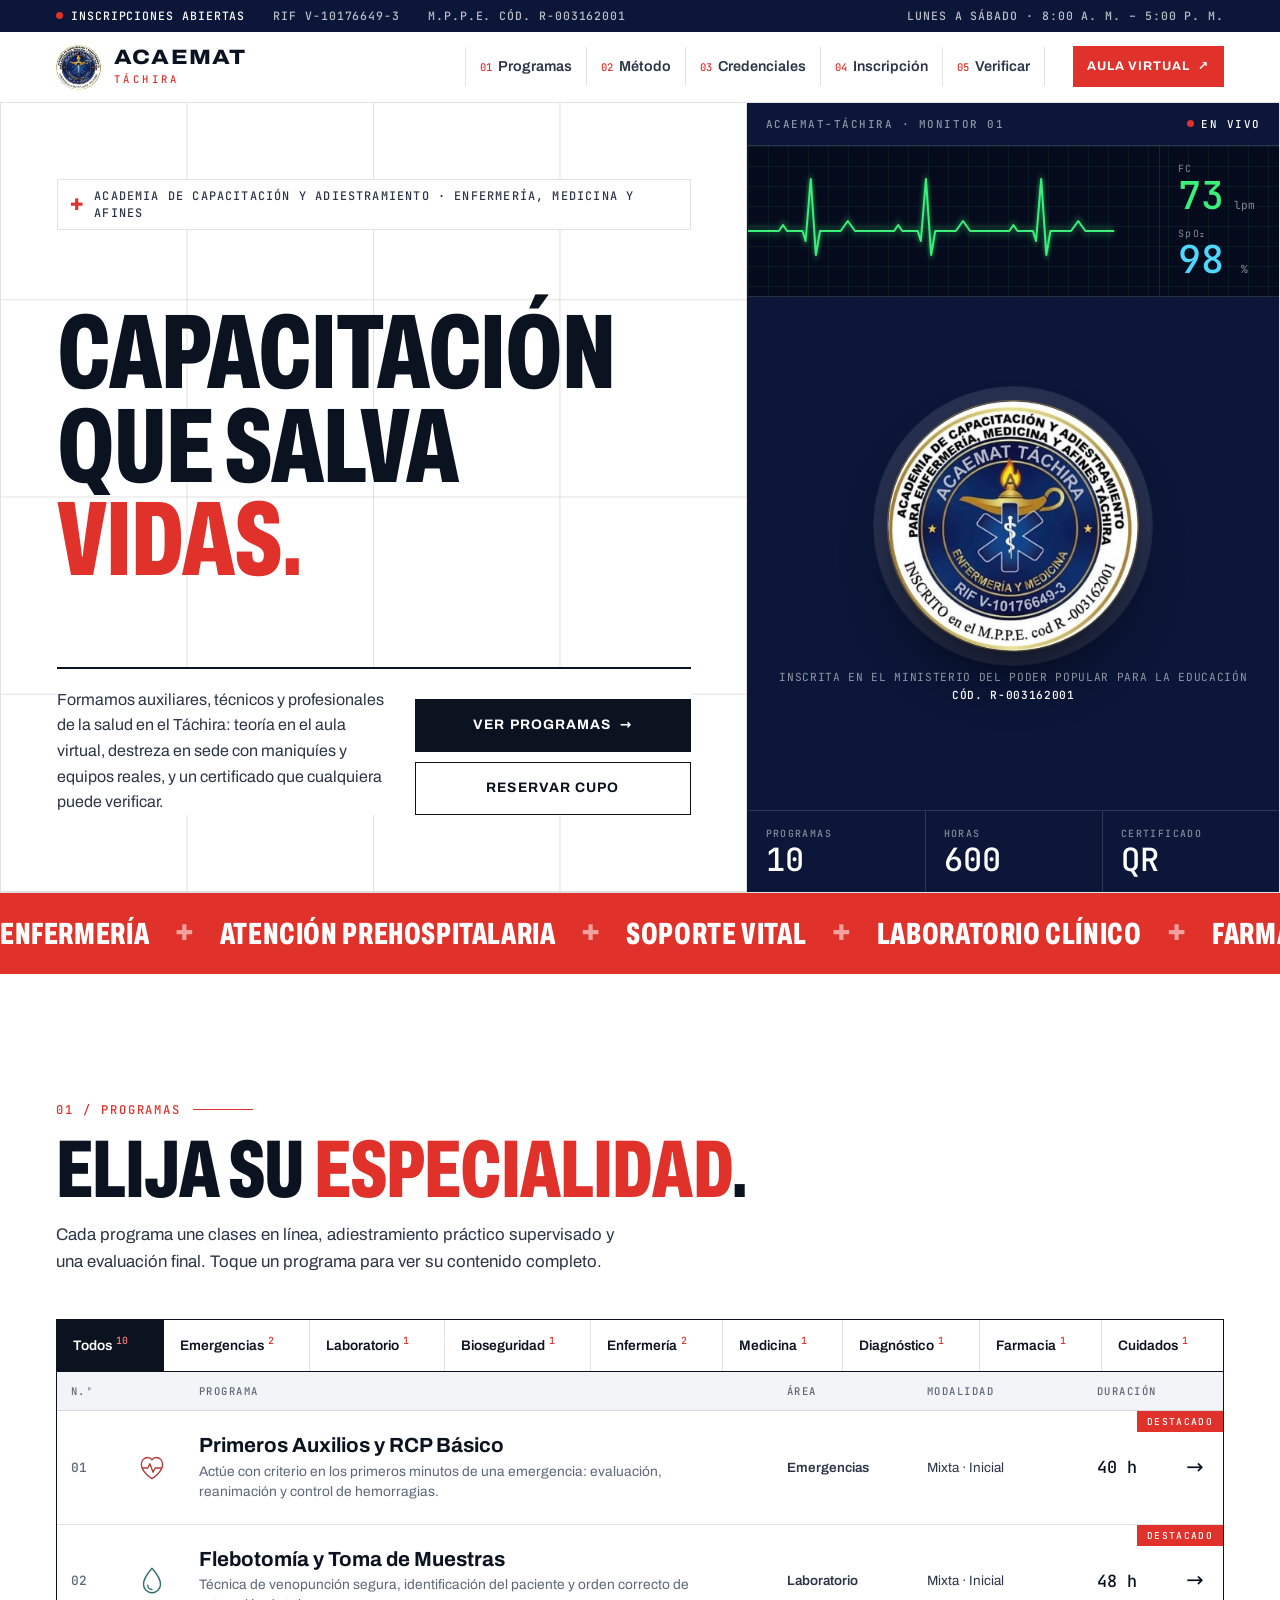
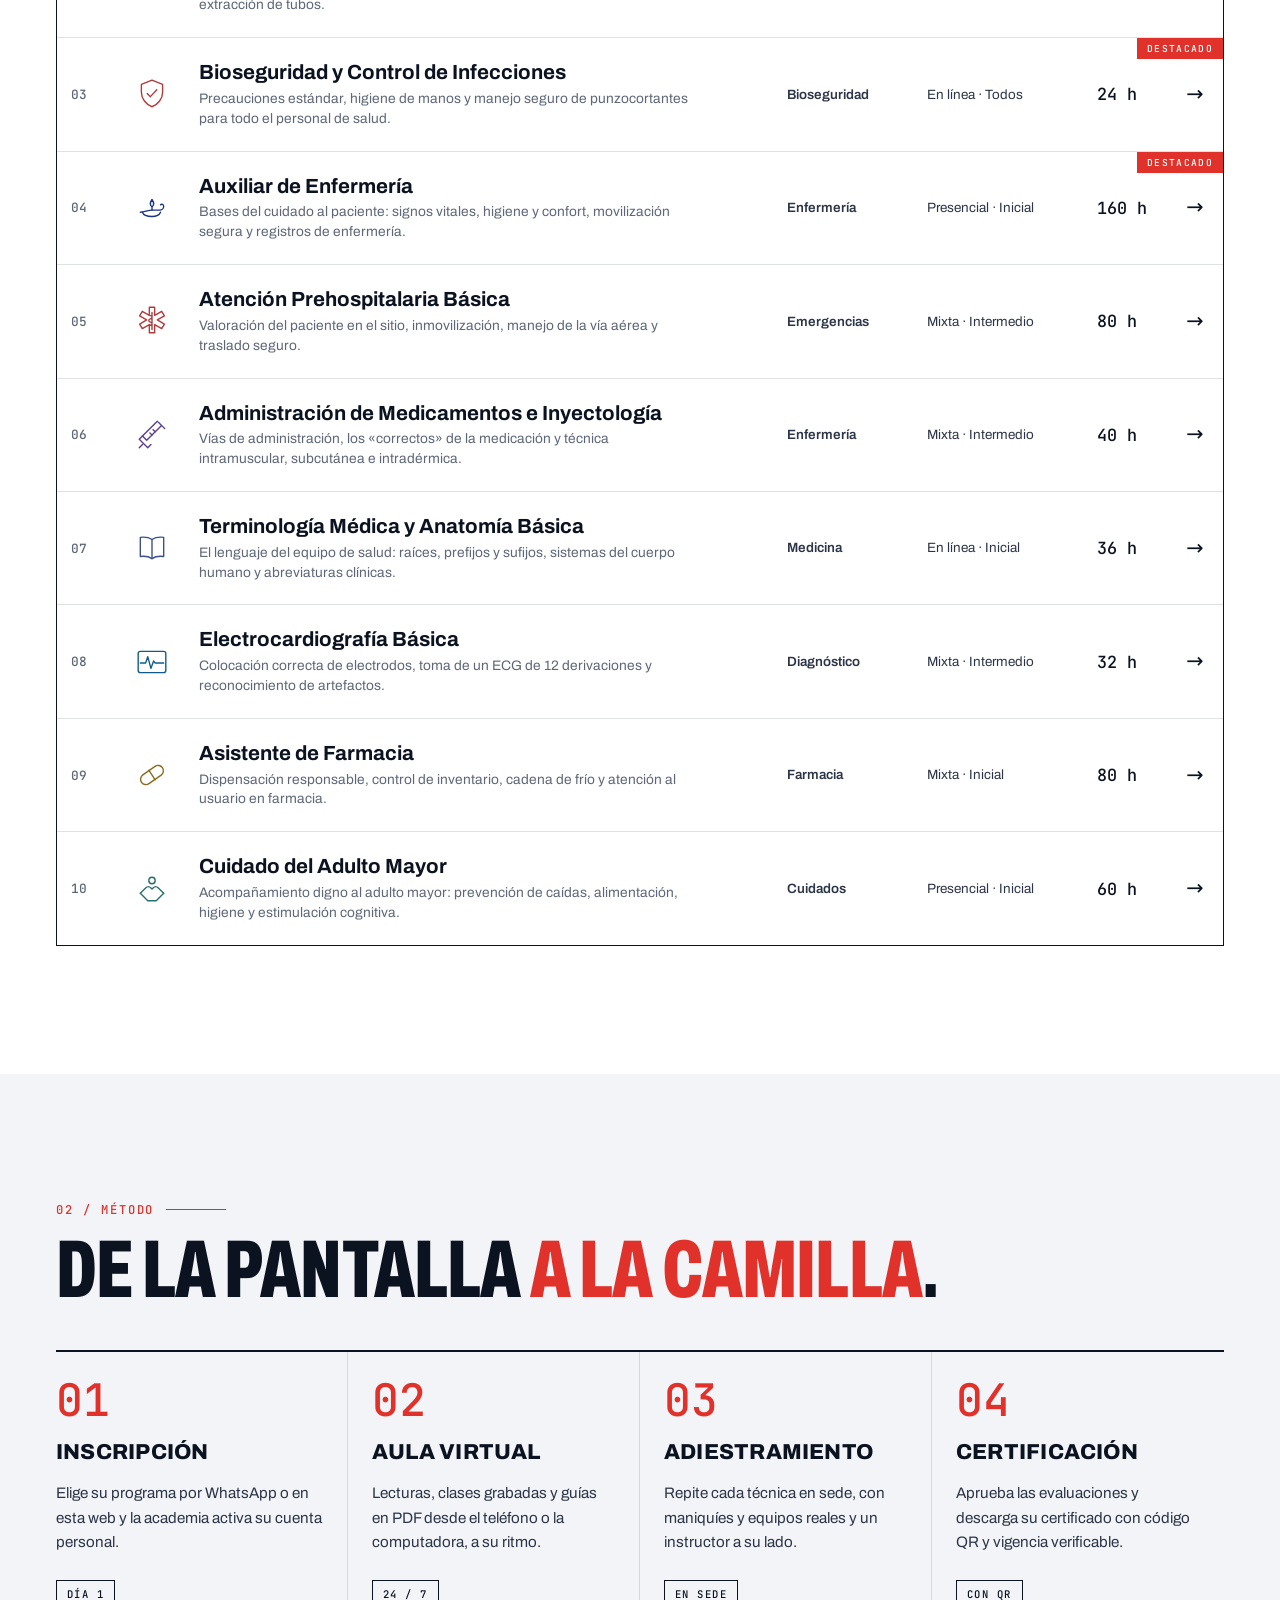
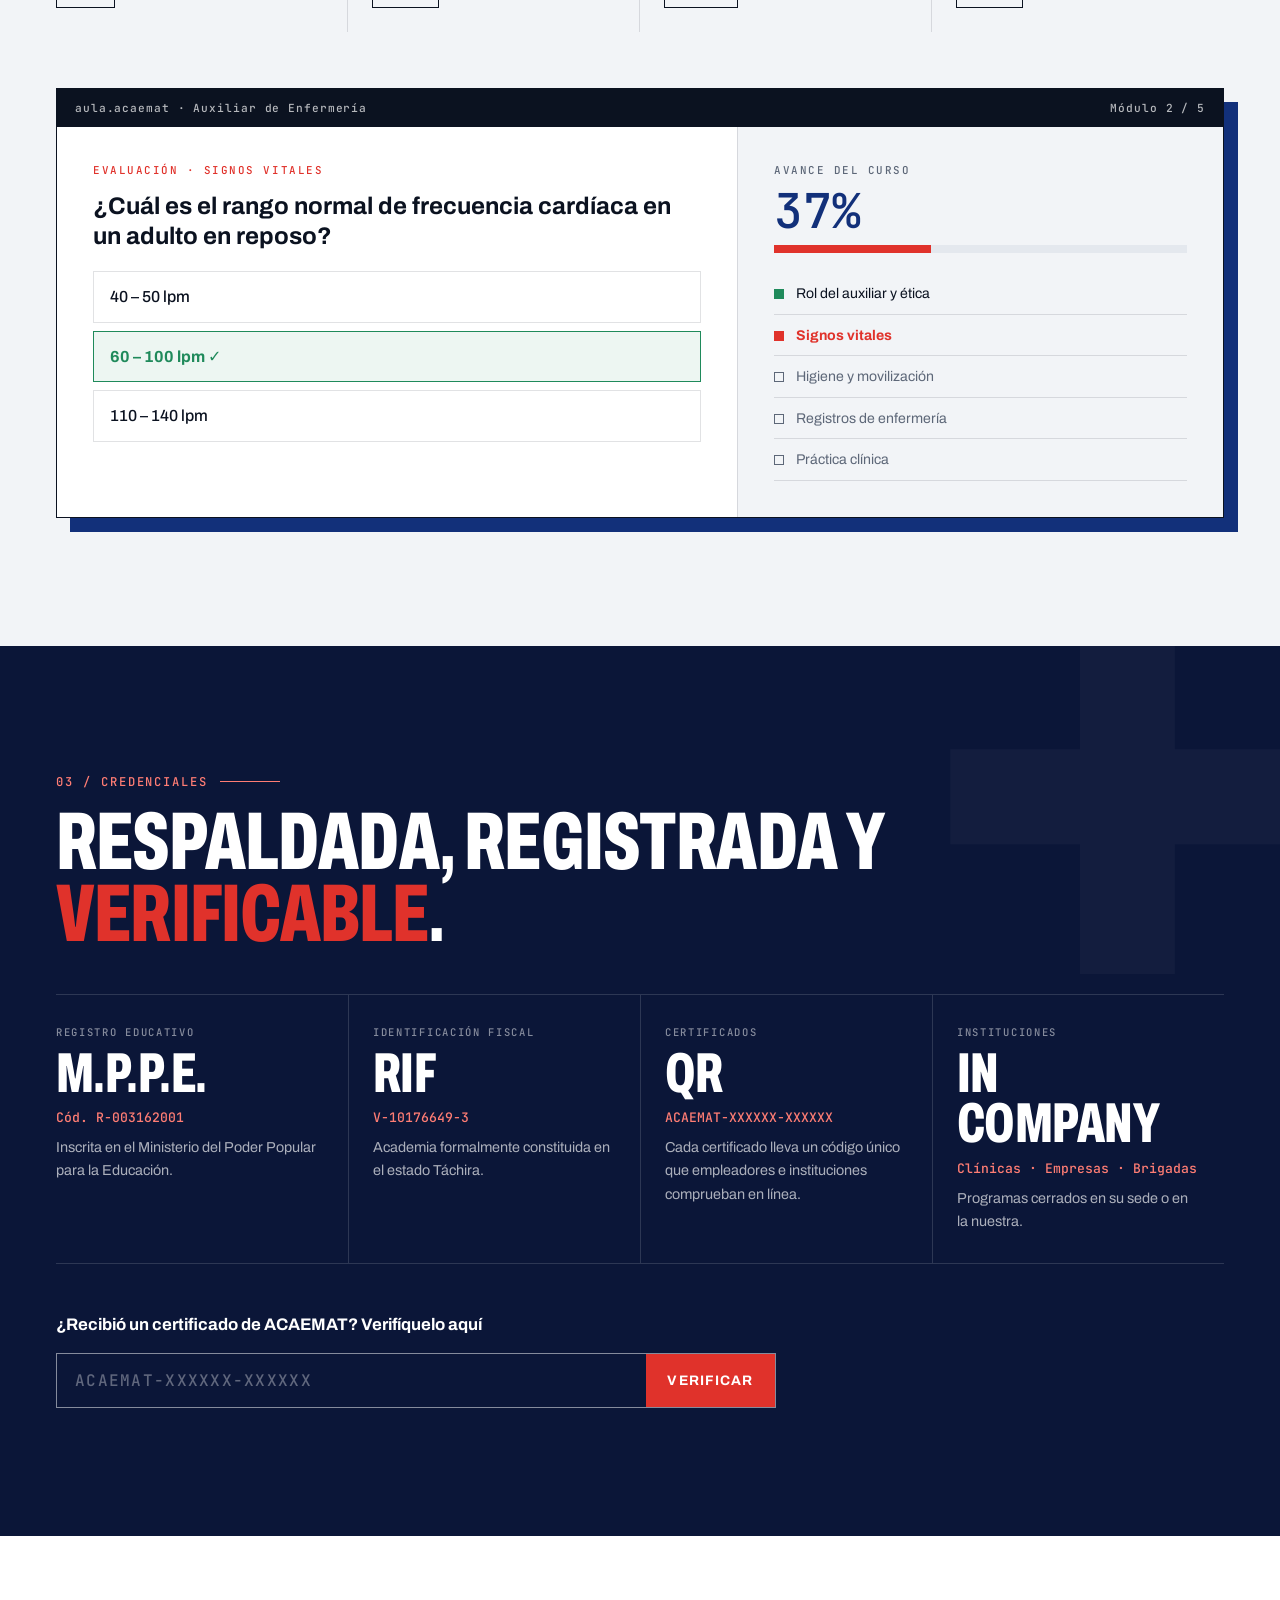
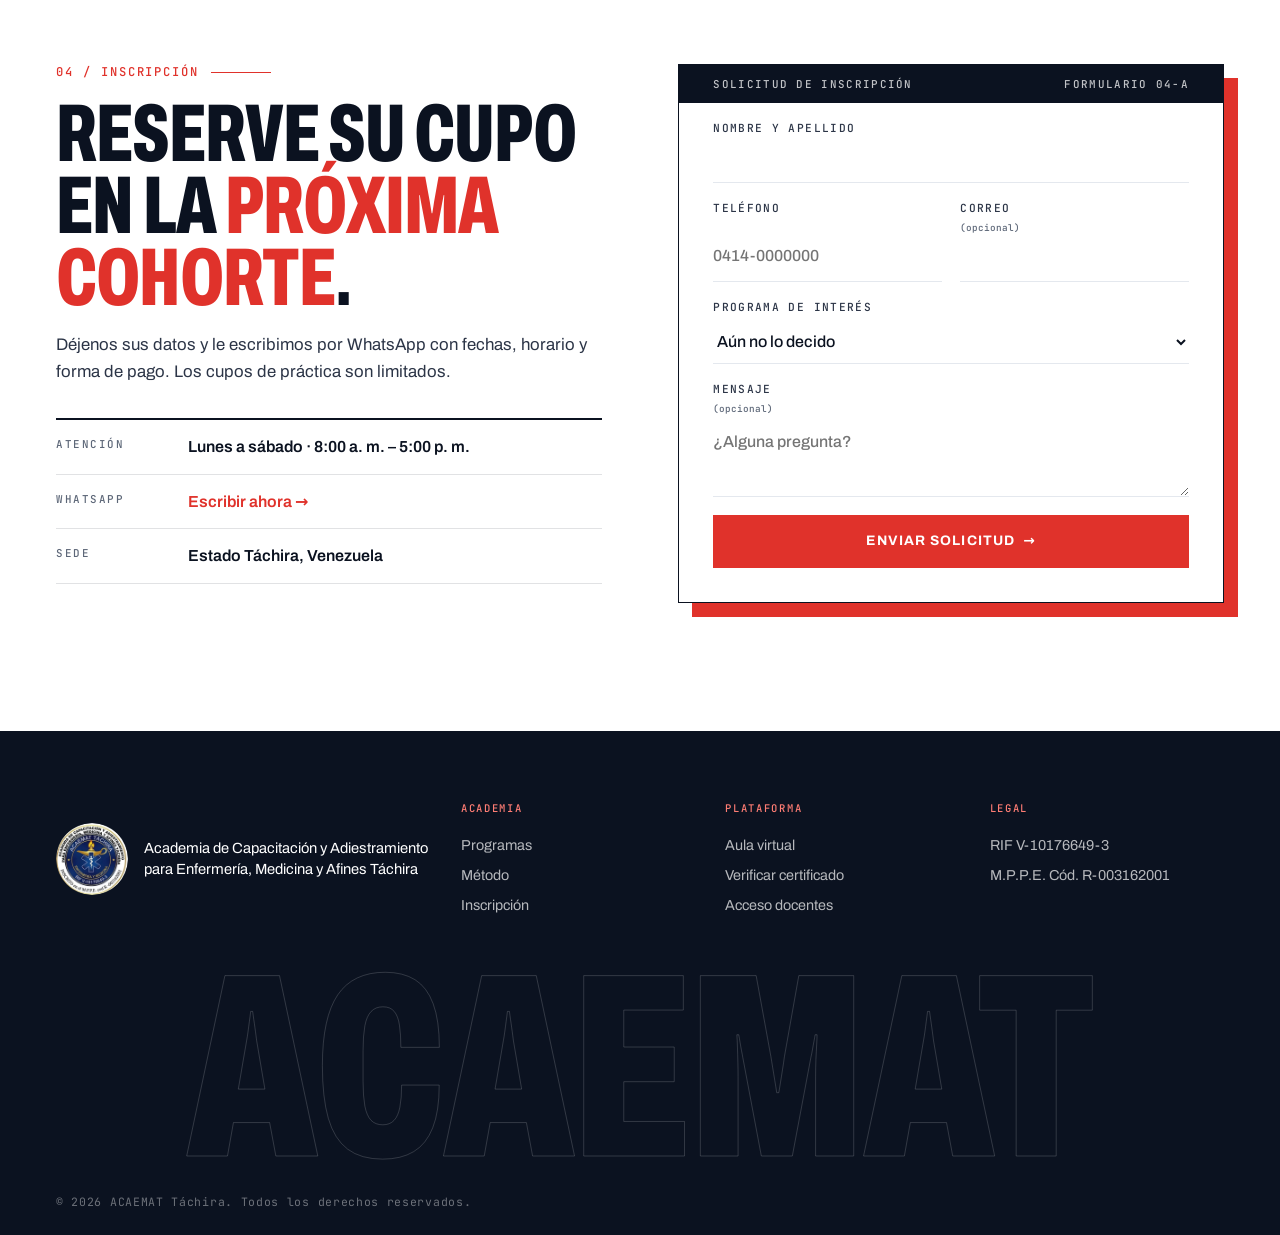
==== commit 00758d32: "Cache-buster de site.css Co-Authored-By: Claude Opus 5.5 <noreply@anthropic.com> Claude-Session: htt" ====
--- a/index.html
+++ b/index.html
@@ -9,7 +9,7 @@
   <link rel="icon" href="assets/img/favicon.png" />
   <link rel="apple-touch-icon" href="assets/img/apple-touch.png" />
   <link rel="preload" href="assets/fonts/archivo-var.woff2" as="font" type="font/woff2" crossorigin />
-  <link rel="stylesheet" href="site.css?v=20261112b" />
+  <link rel="stylesheet" href="site.css?v=20261112c" />
 </head>
 <body>
 
--- a/site.css
+++ b/site.css
@@ -93,7 +93,9 @@
 
 /* ---------- Cinta superior ---------- */
 .ticker { background: var(--navy-d); color: rgba(255,255,255,.72); font: 500 .72rem/1 var(--mono); letter-spacing: .08em; text-transform: uppercase; }
-.ticker-in { max-width: var(--max); margin: 0 auto; padding: 10px var(--pad); display: flex; gap: 28px; align-items: center; }
+.ticker-in { max-width: var(--max); margin: 0 auto; padding: 10px var(--pad); display: flex; gap: 28px; align-items: center; overflow: hidden; }
+.ticker-in span { white-space: nowrap; }
+@media (max-width: 900px) { .ticker-in .hide-sm { display: none; } }
 .ticker-in span:last-child { margin-left: auto; }
 .live { display: inline-flex; align-items: center; gap: 8px; color: #fff; }
 .live i { width: 7px; height: 7px; border-radius: 50%; background: var(--red); animation: blink 1.2s steps(2) infinite; }
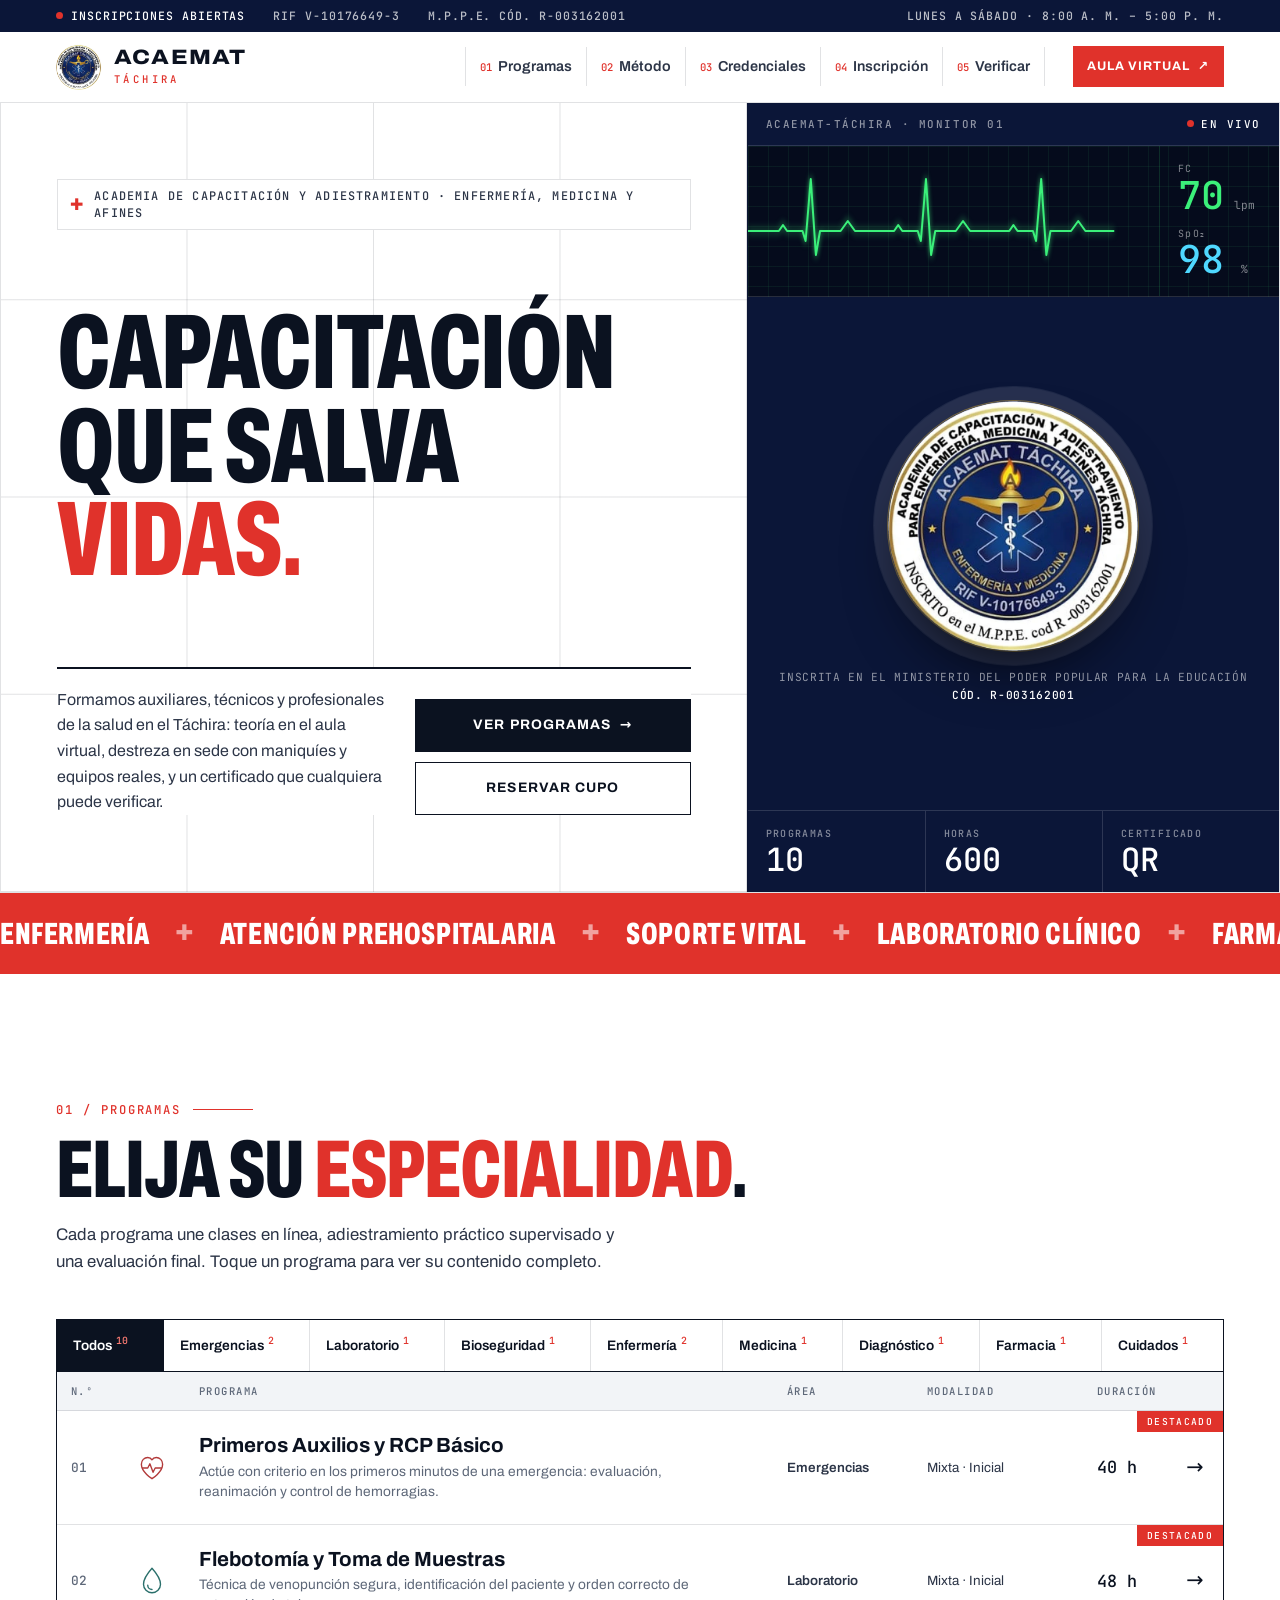
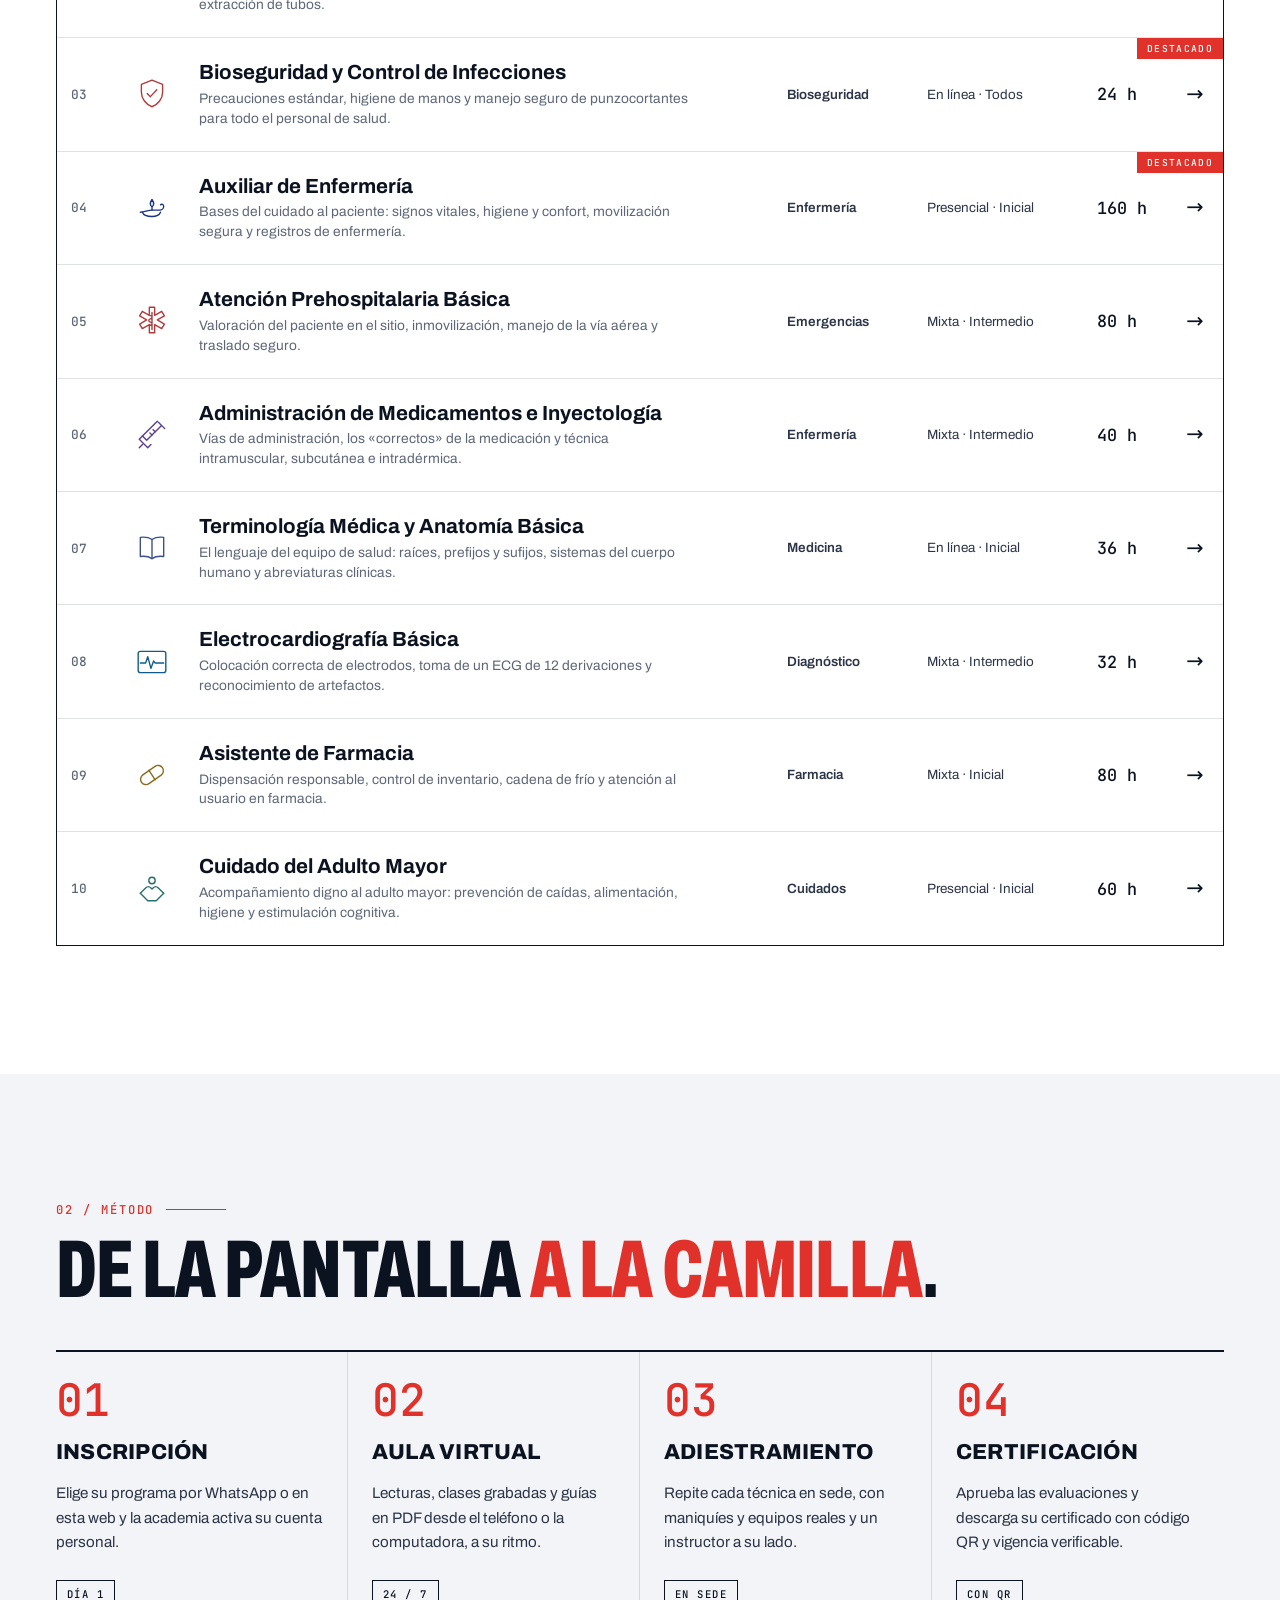
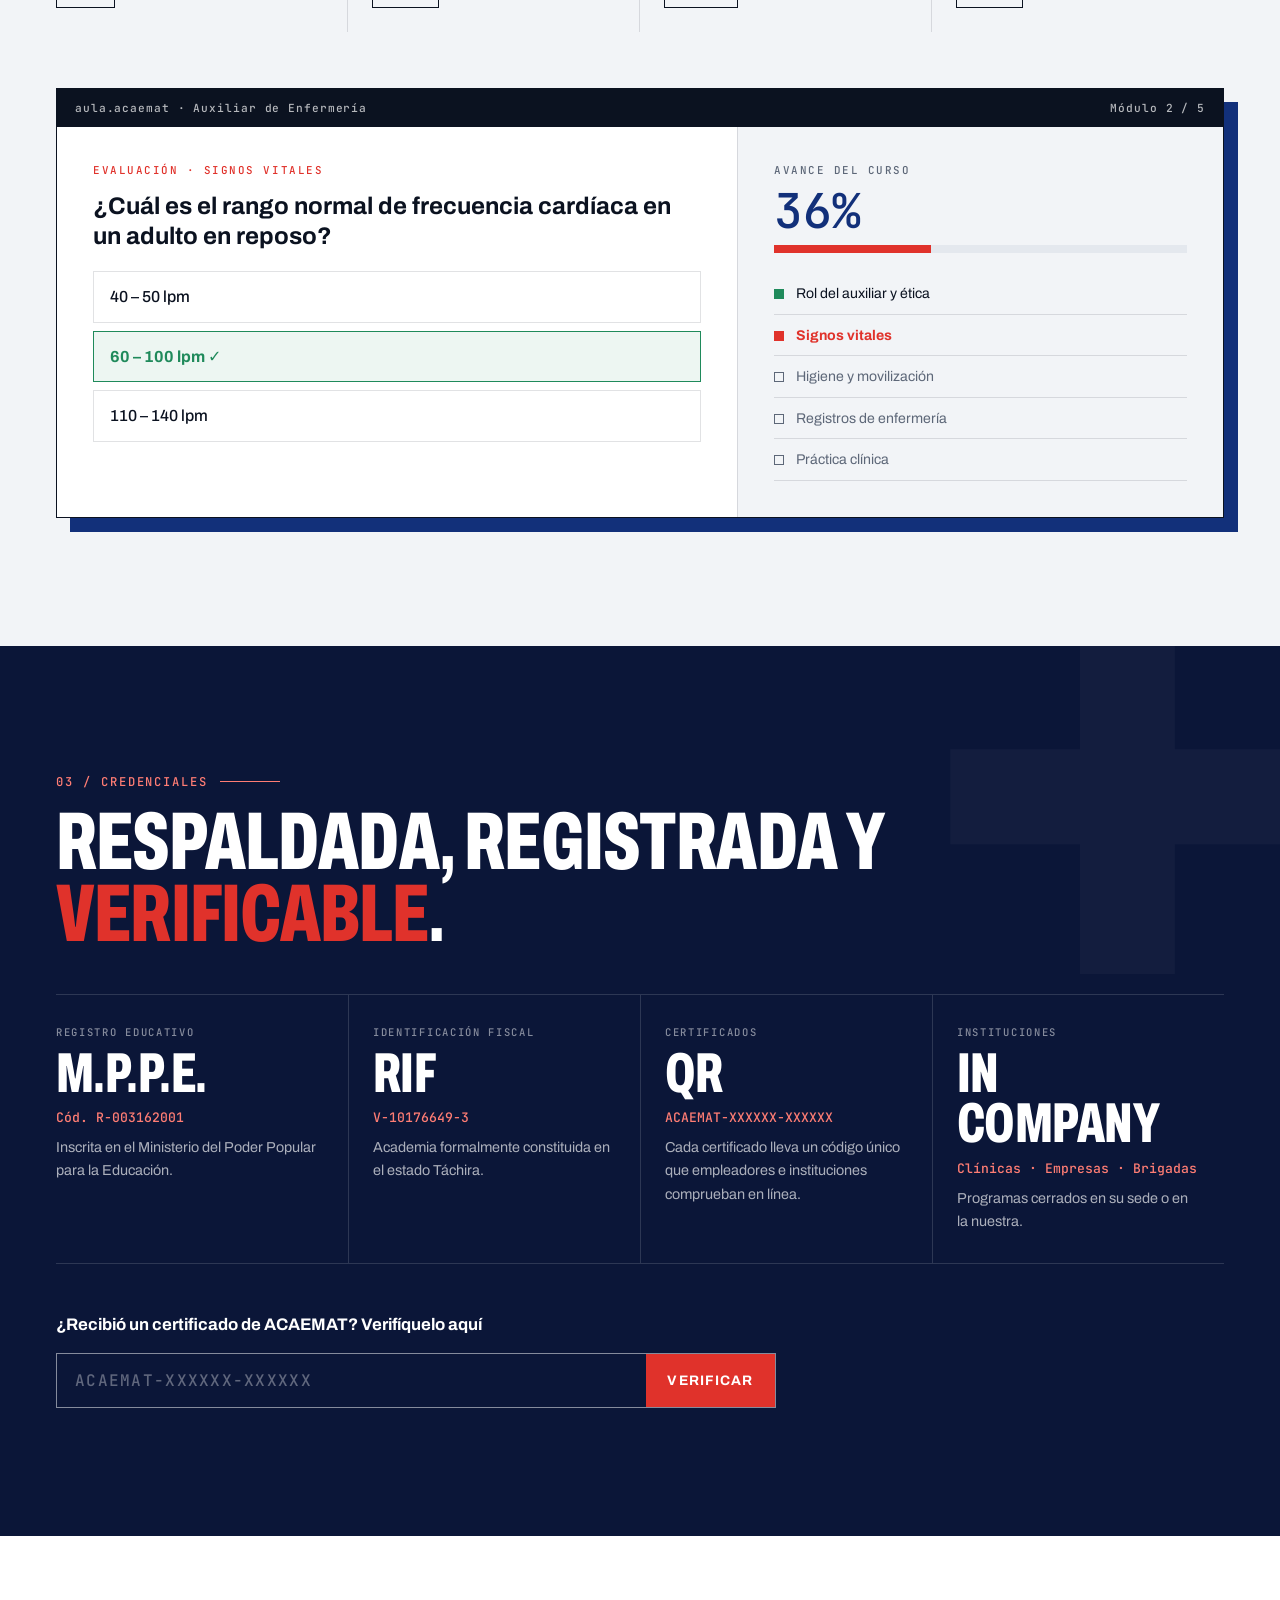
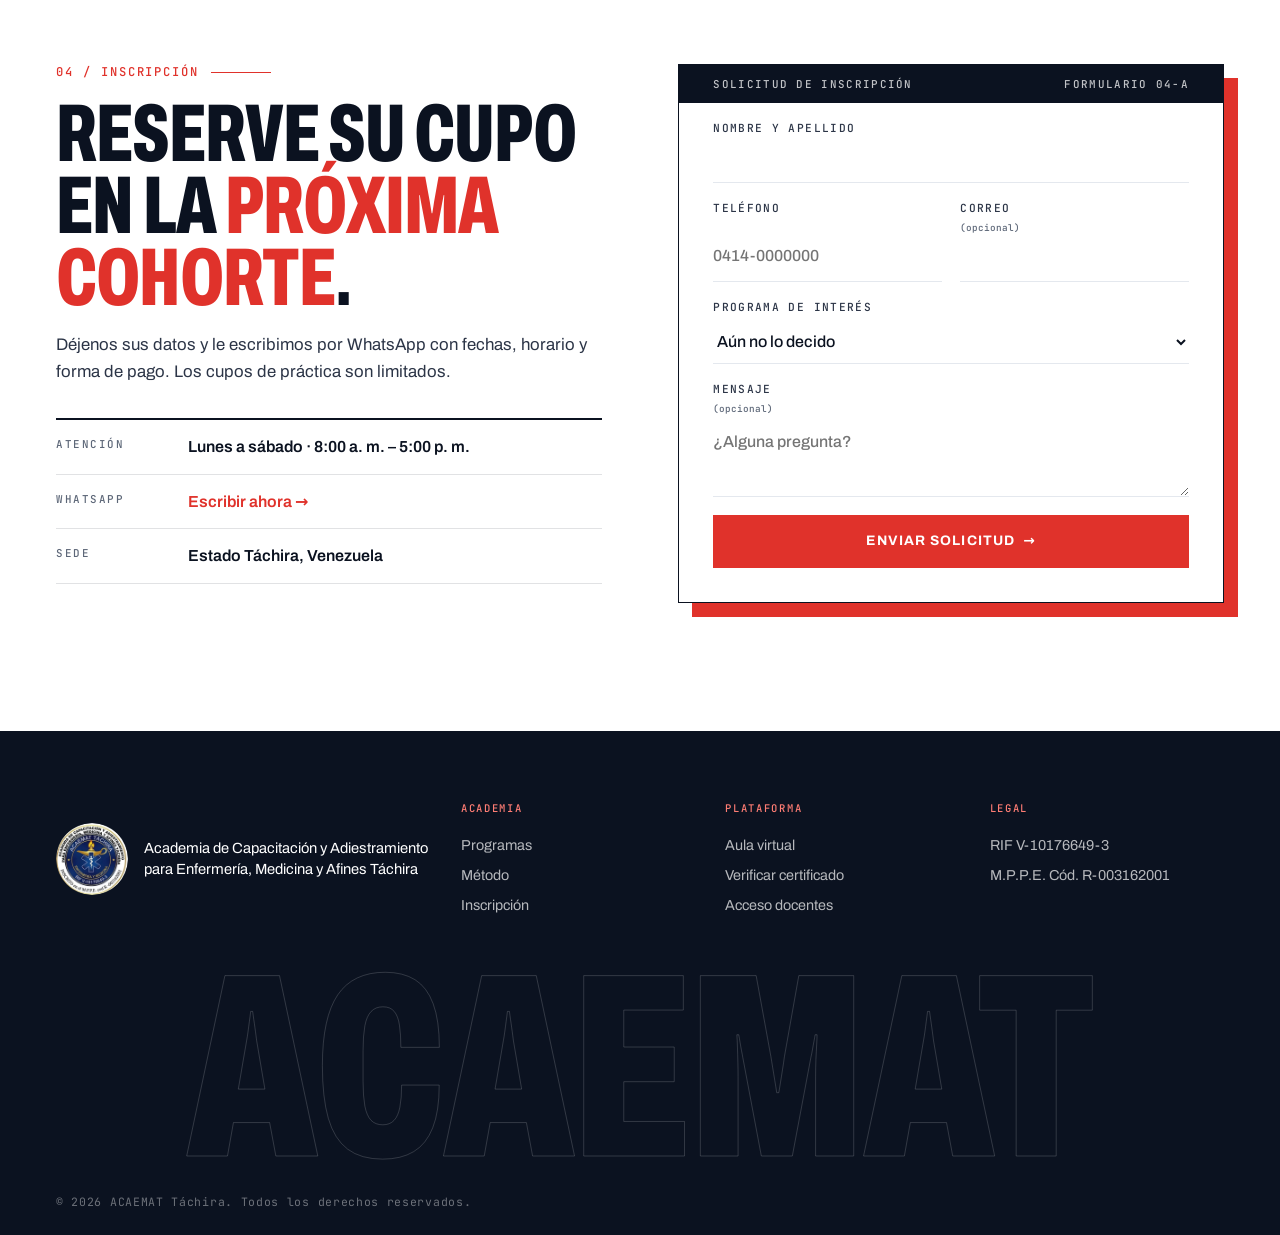
==== commit 52c364a0: "Ajustes responsive: panel docente en celular, titular en tableta, botones del aula Co-Authored-By: C" ====
--- a/index.html
+++ b/index.html
@@ -9,7 +9,7 @@
   <link rel="icon" href="assets/img/favicon.png" />
   <link rel="apple-touch-icon" href="assets/img/apple-touch.png" />
   <link rel="preload" href="assets/fonts/archivo-var.woff2" as="font" type="font/woff2" crossorigin />
-  <link rel="stylesheet" href="site.css?v=20261112c" />
+  <link rel="stylesheet" href="site.css?v=20261112d" />
 </head>
 <body>
 
--- a/site.css
+++ b/site.css
@@ -446,3 +446,4 @@
 @media (prefers-reduced-motion: reduce) {
   .areas-track { animation-duration: 120s; }
 }
+@media (min-width: 721px) and (max-width: 1060px) { .mega { font-size: 11.5vw; } }
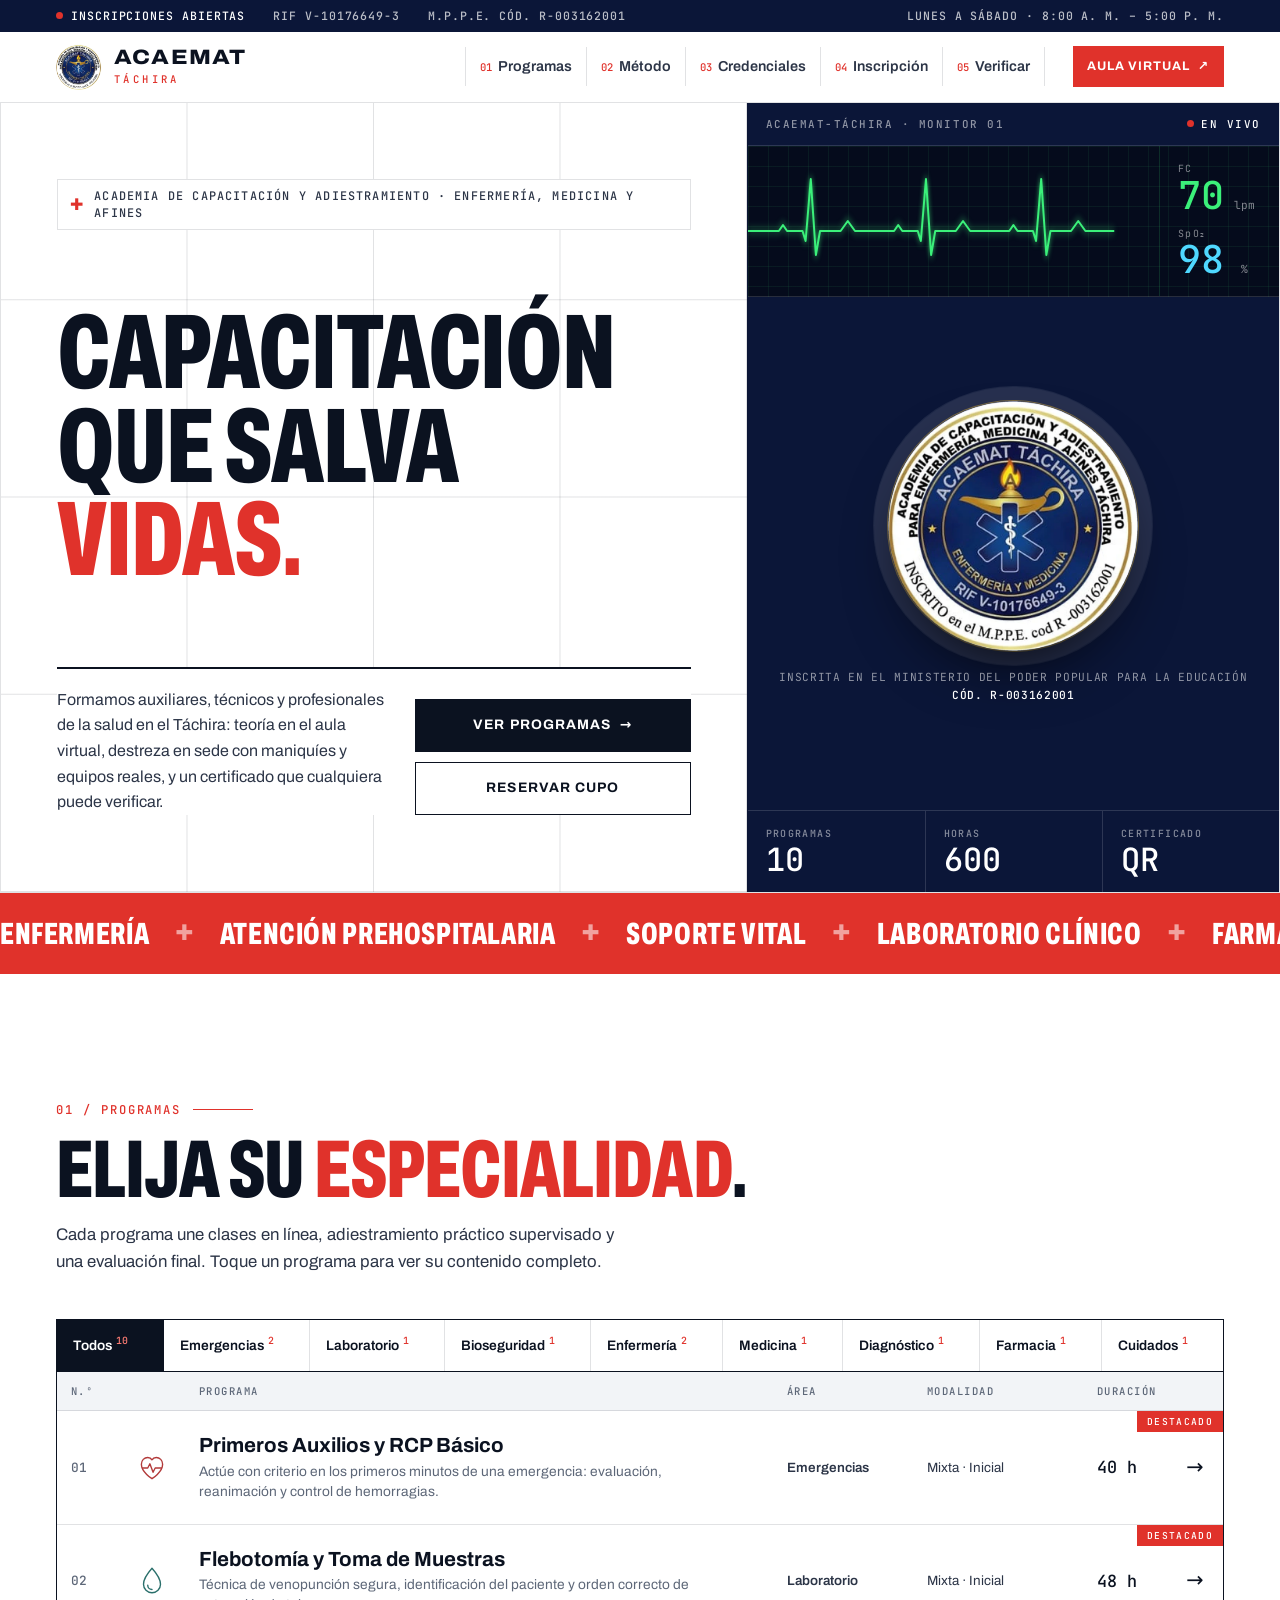
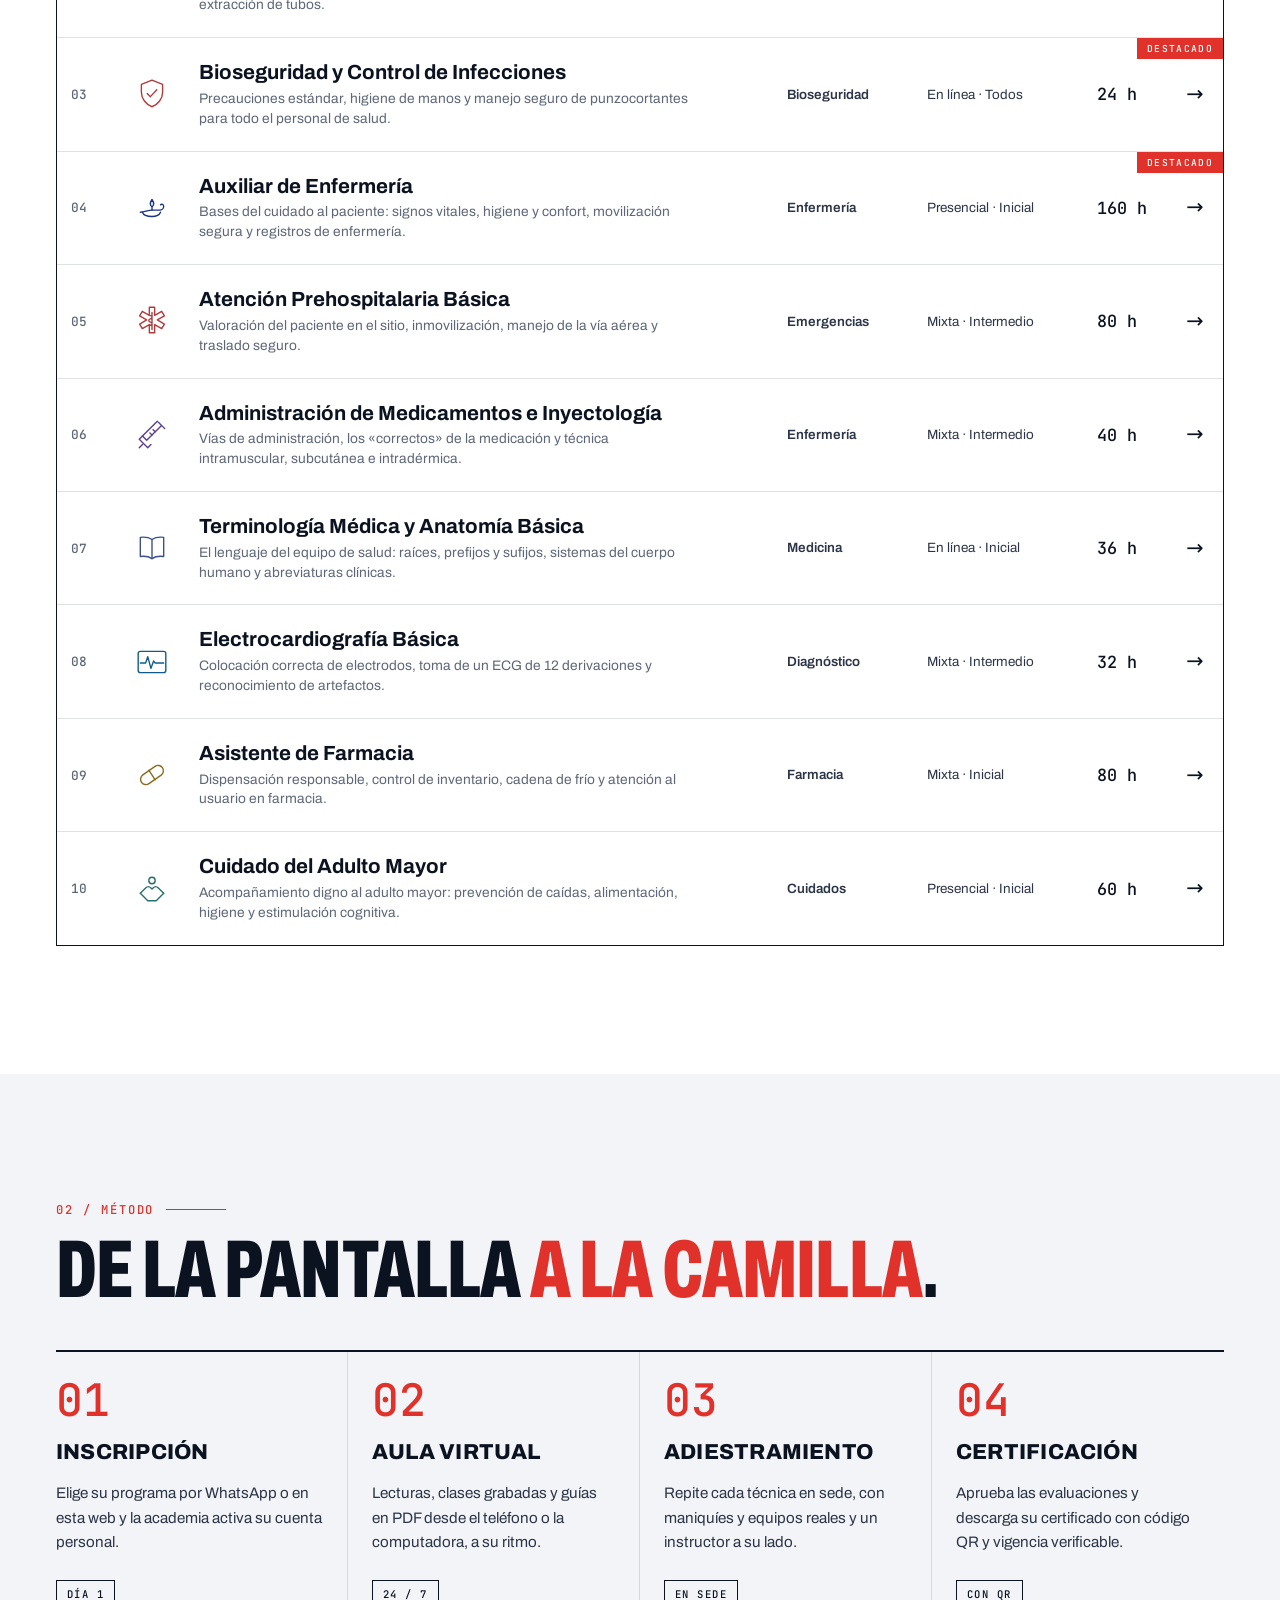
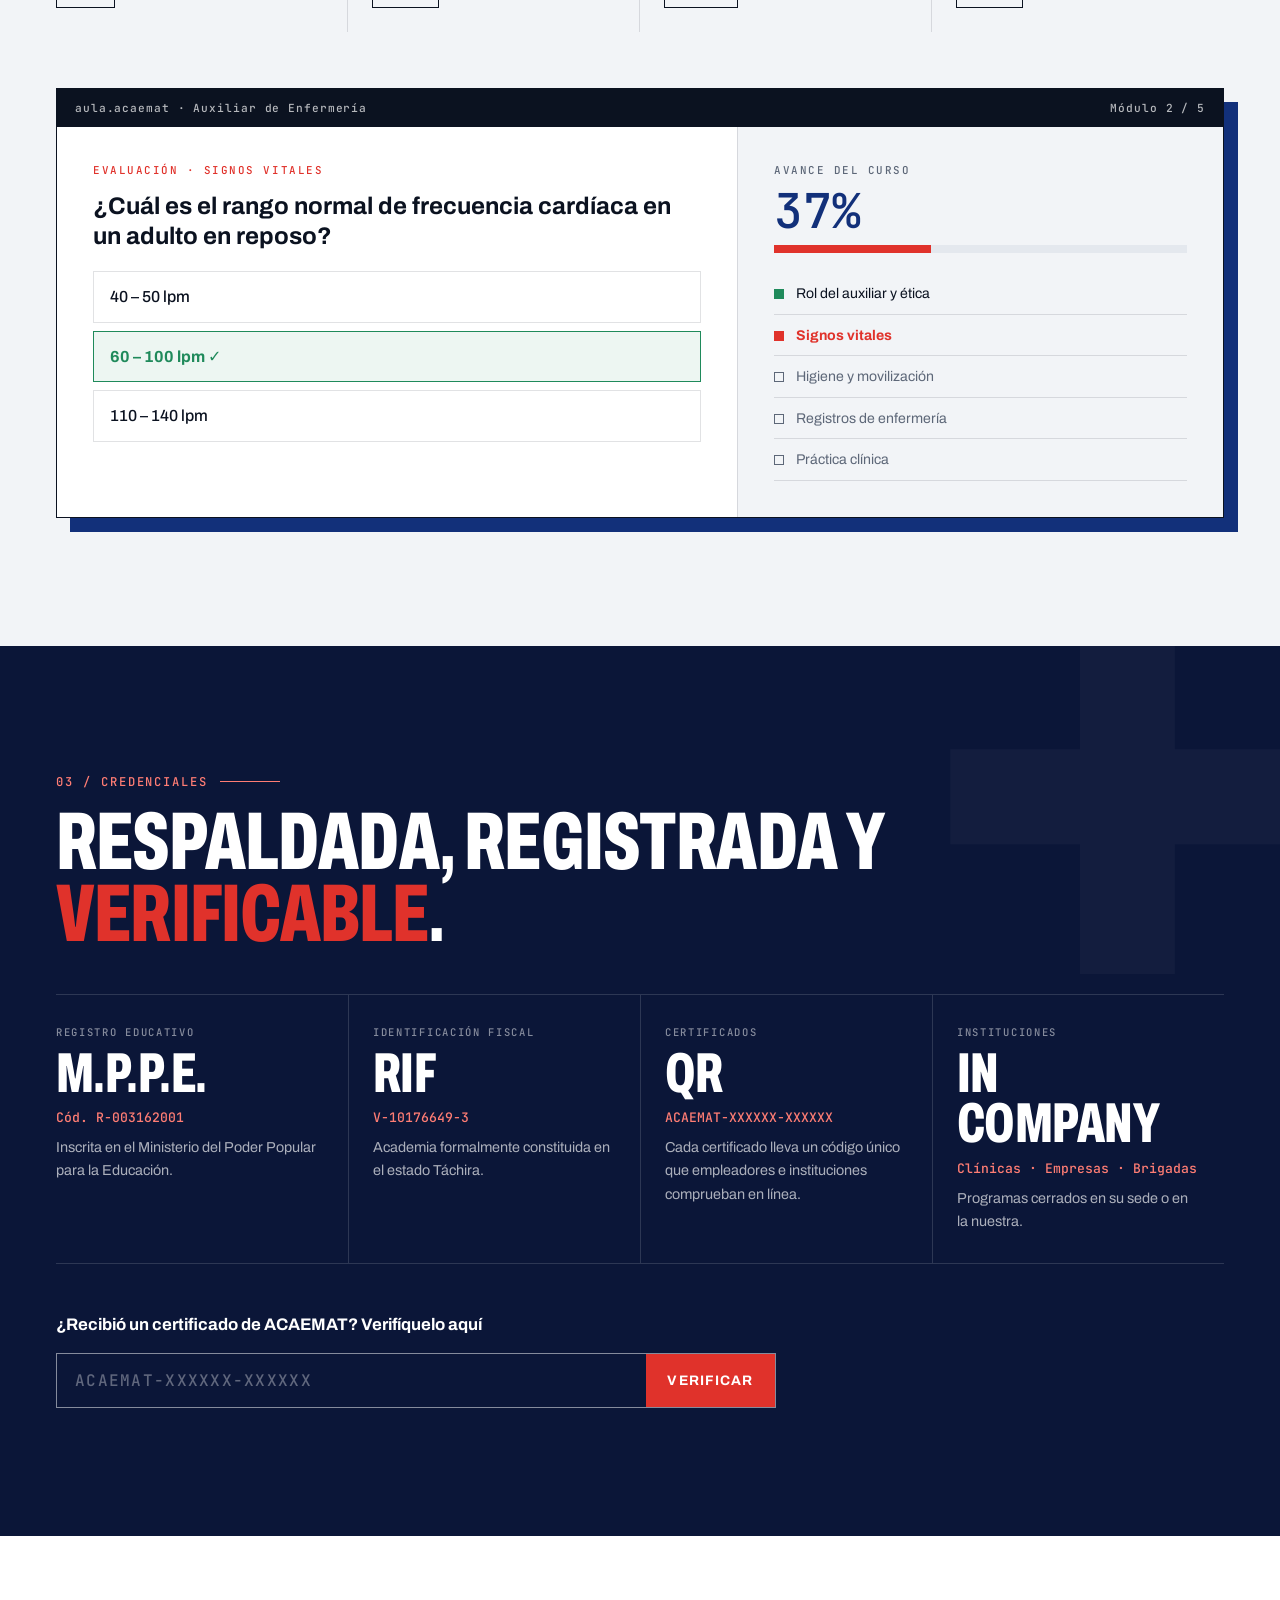
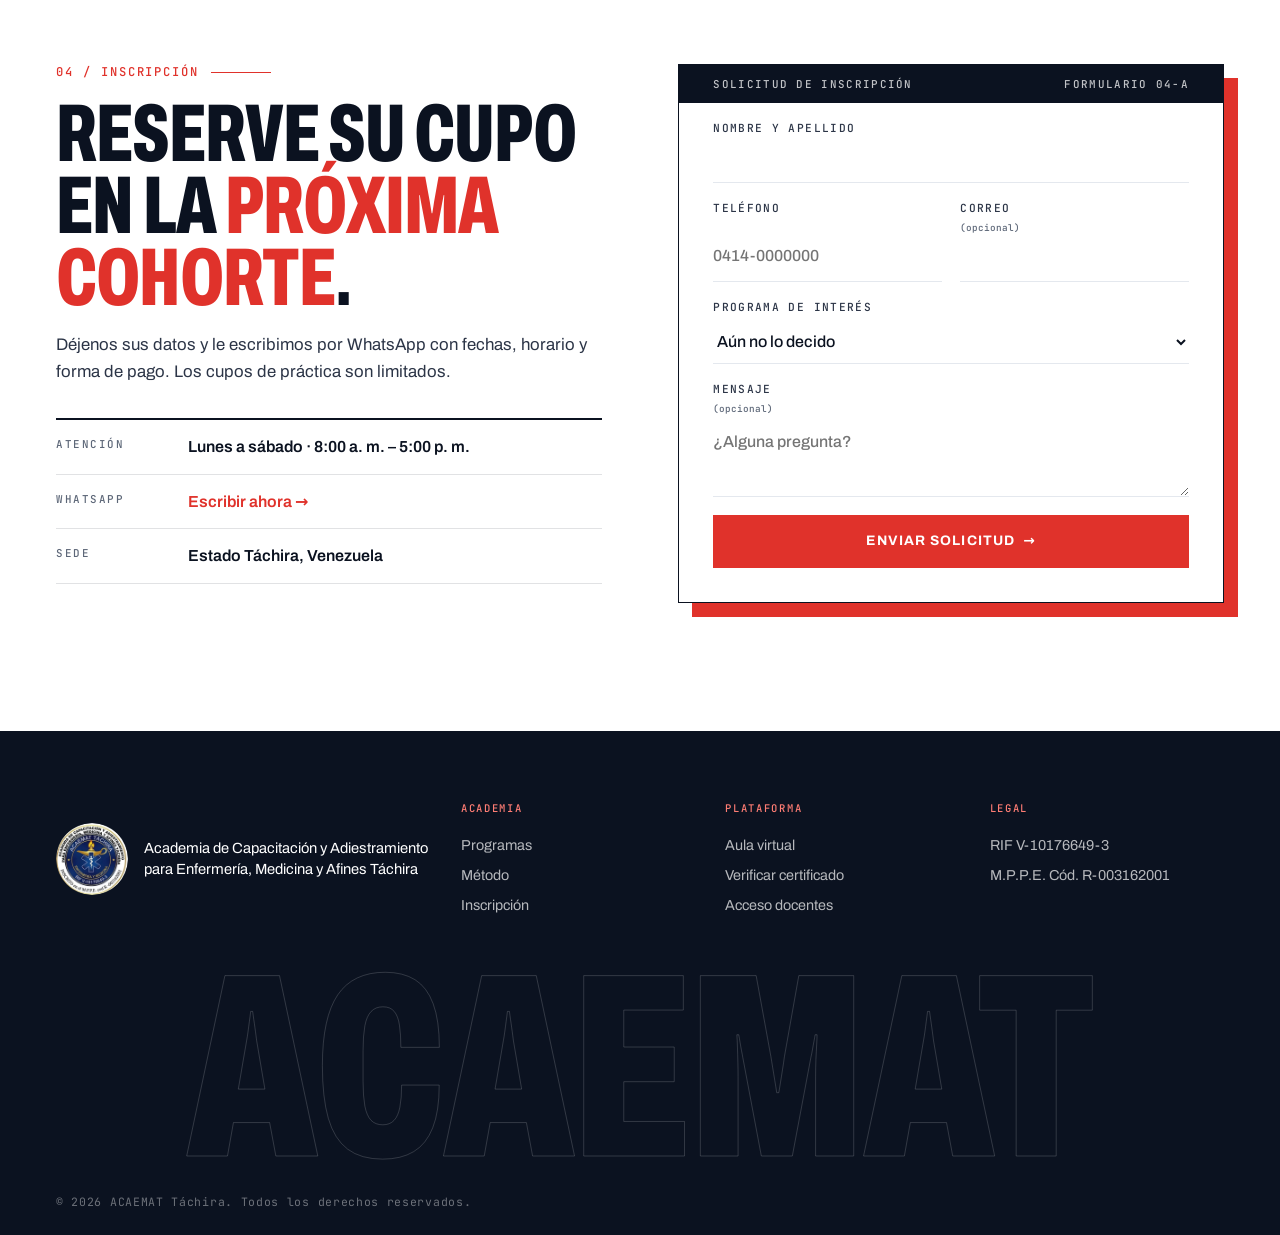
==== commit ed85e9c7: "Clases en vivo con calendario en el aula y el panel docente El docente programa clases (Google Meet," ====
--- a/index.html
+++ b/index.html
@@ -235,7 +235,7 @@
   </dialog>
 
   <script defer src="lib/gsap.min.js?v=20261112b"></script>
-  <script defer src="js/config.js?v=20261112b"></script>
+  <script defer src="js/config.js?v=20261117a"></script>
   <script defer src="js/seed.js?v=20261112b"></script>
   <script defer src="js/store.js?v=20261112b"></script>
   <script defer src="js/main.js?v=20261112b"></script>
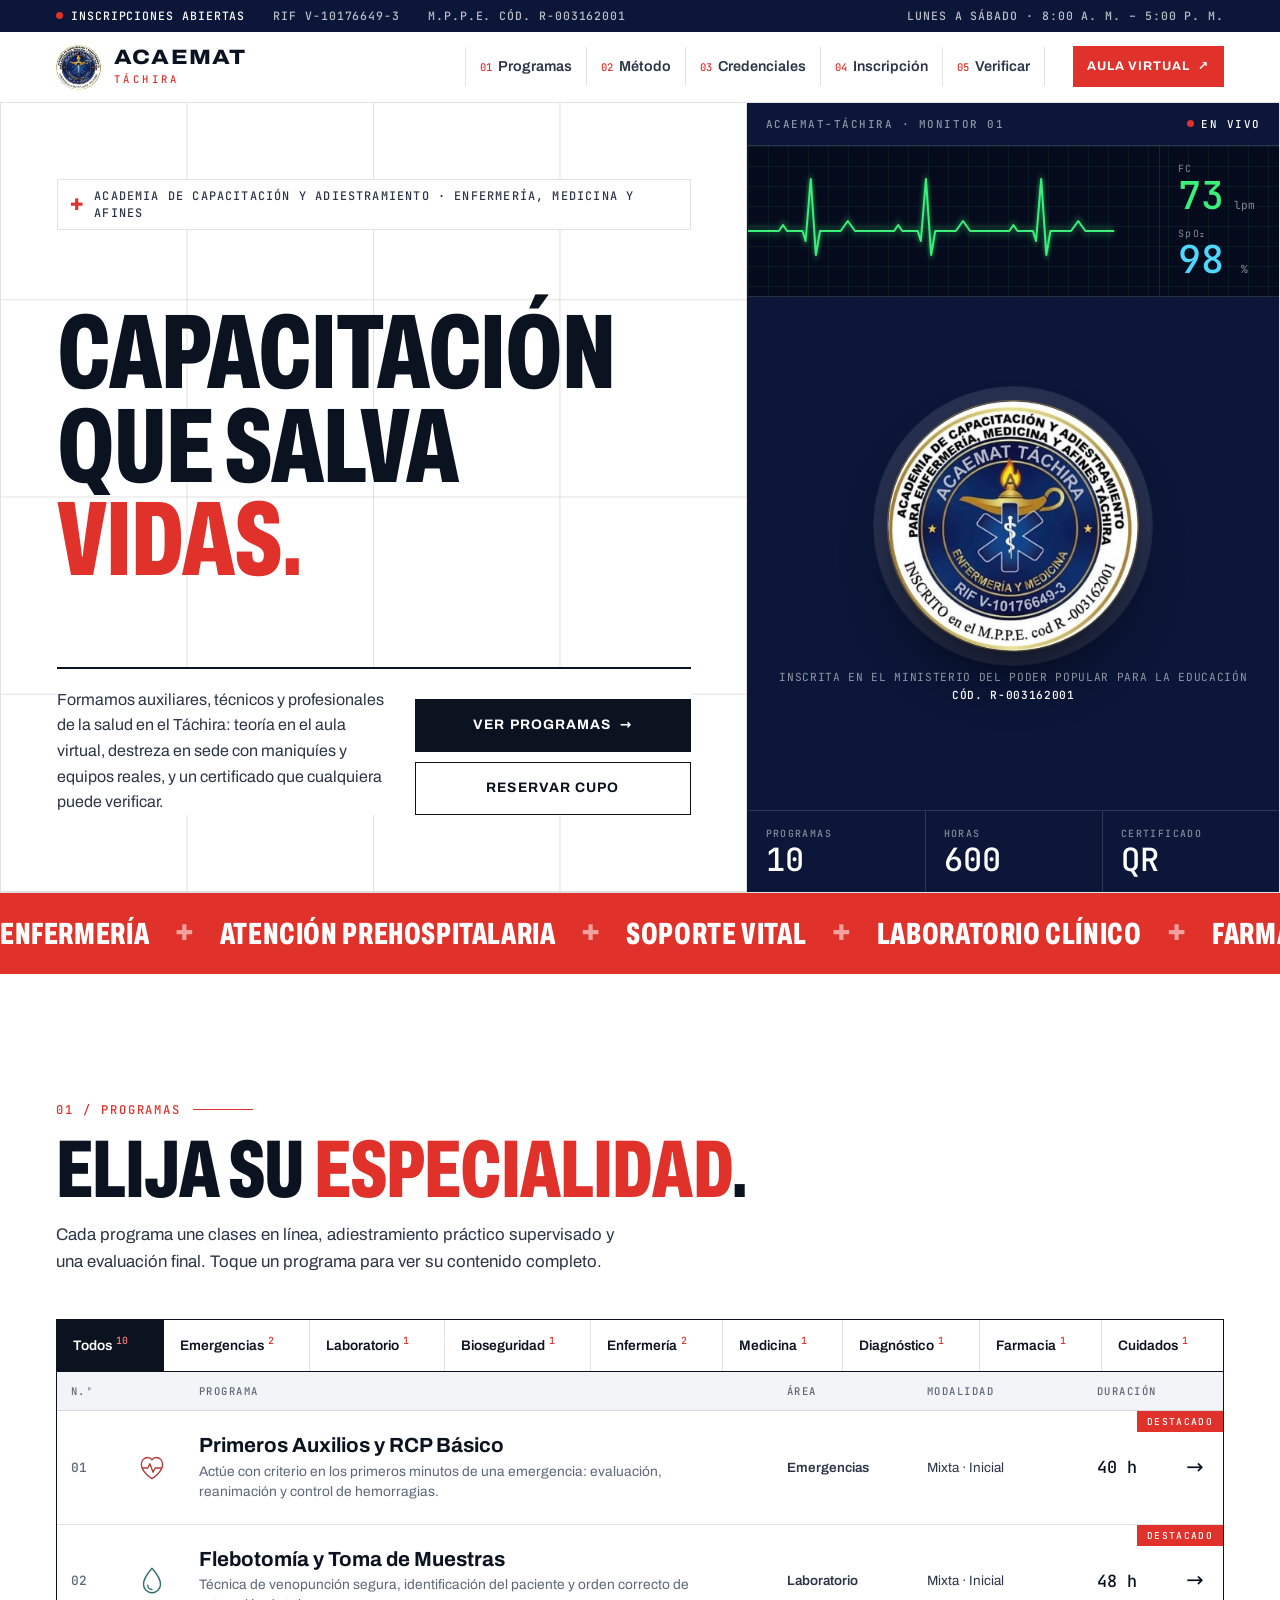
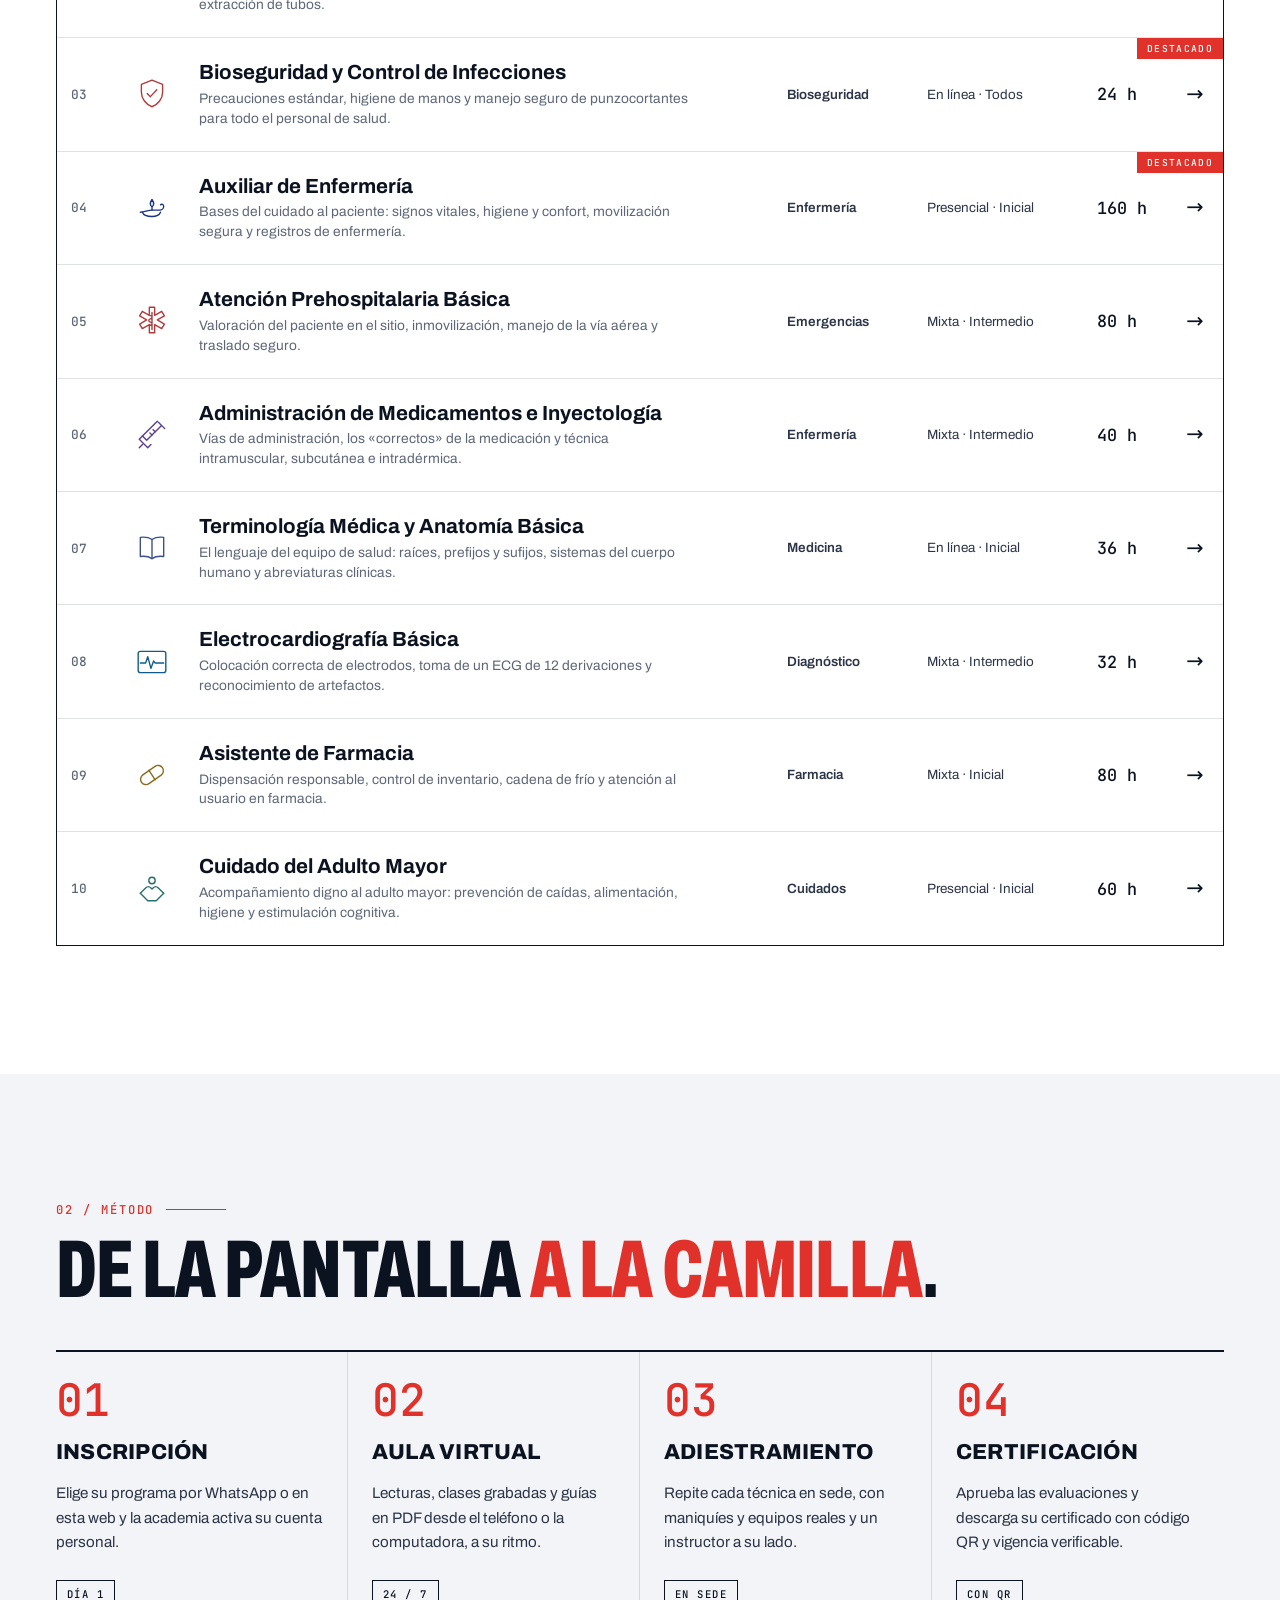
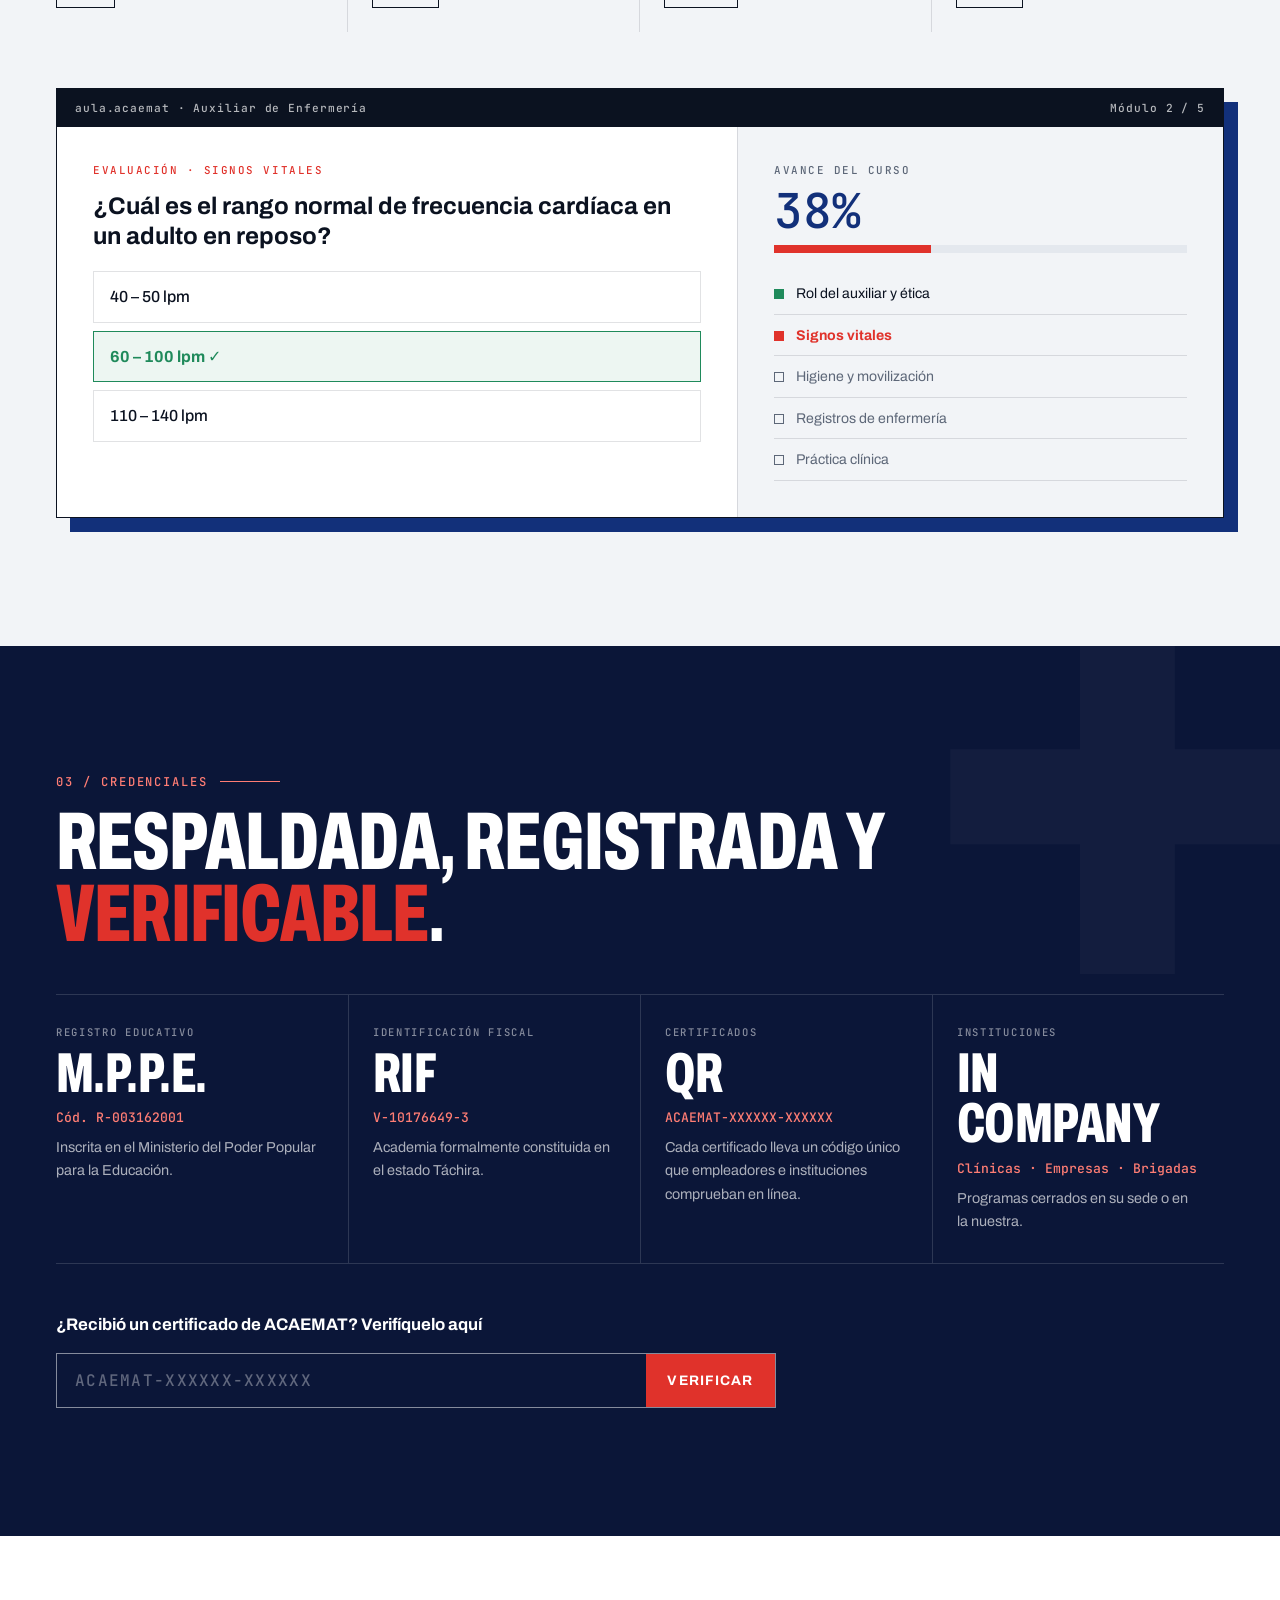
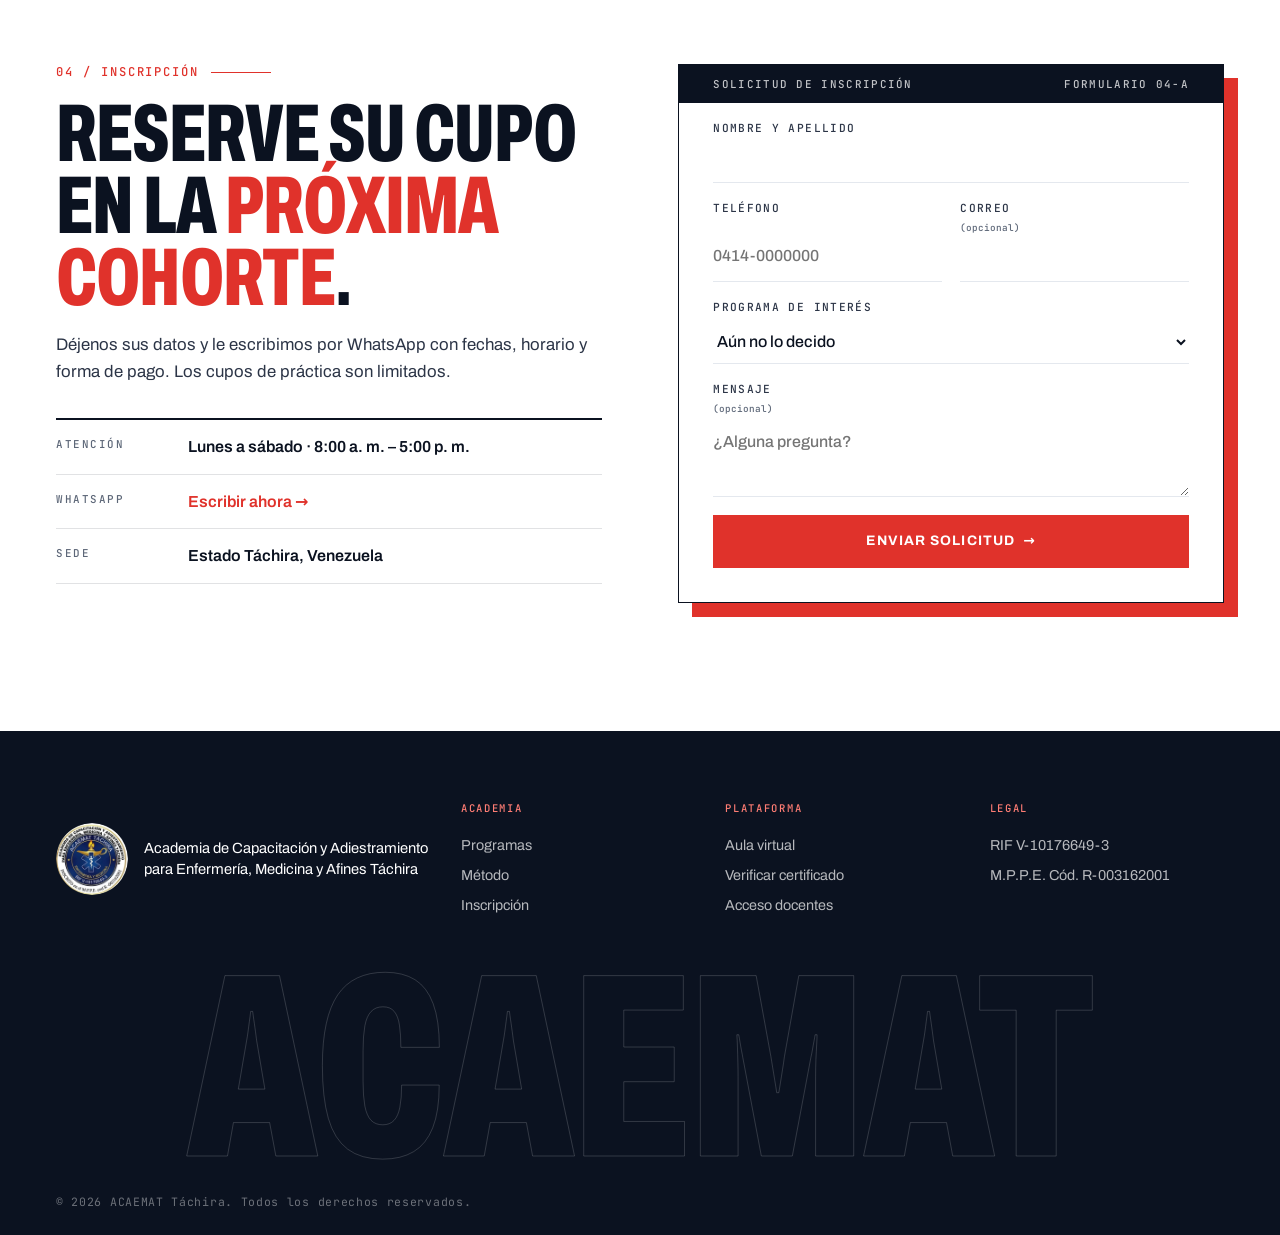
==== commit 697dce97: "Lecciones de video: reproducir enlaces de Google Drive (grabaciones de Meet) Co-Authored-By: Claude " ====
--- a/index.html
+++ b/index.html
@@ -237,7 +237,7 @@
   <script defer src="lib/gsap.min.js?v=20261112b"></script>
   <script defer src="js/config.js?v=20261117a"></script>
   <script defer src="js/seed.js?v=20261112b"></script>
-  <script defer src="js/store.js?v=20261112b"></script>
+  <script defer src="js/store.js?v=20261117c"></script>
   <script defer src="js/main.js?v=20261112b"></script>
 </body>
 </html>
